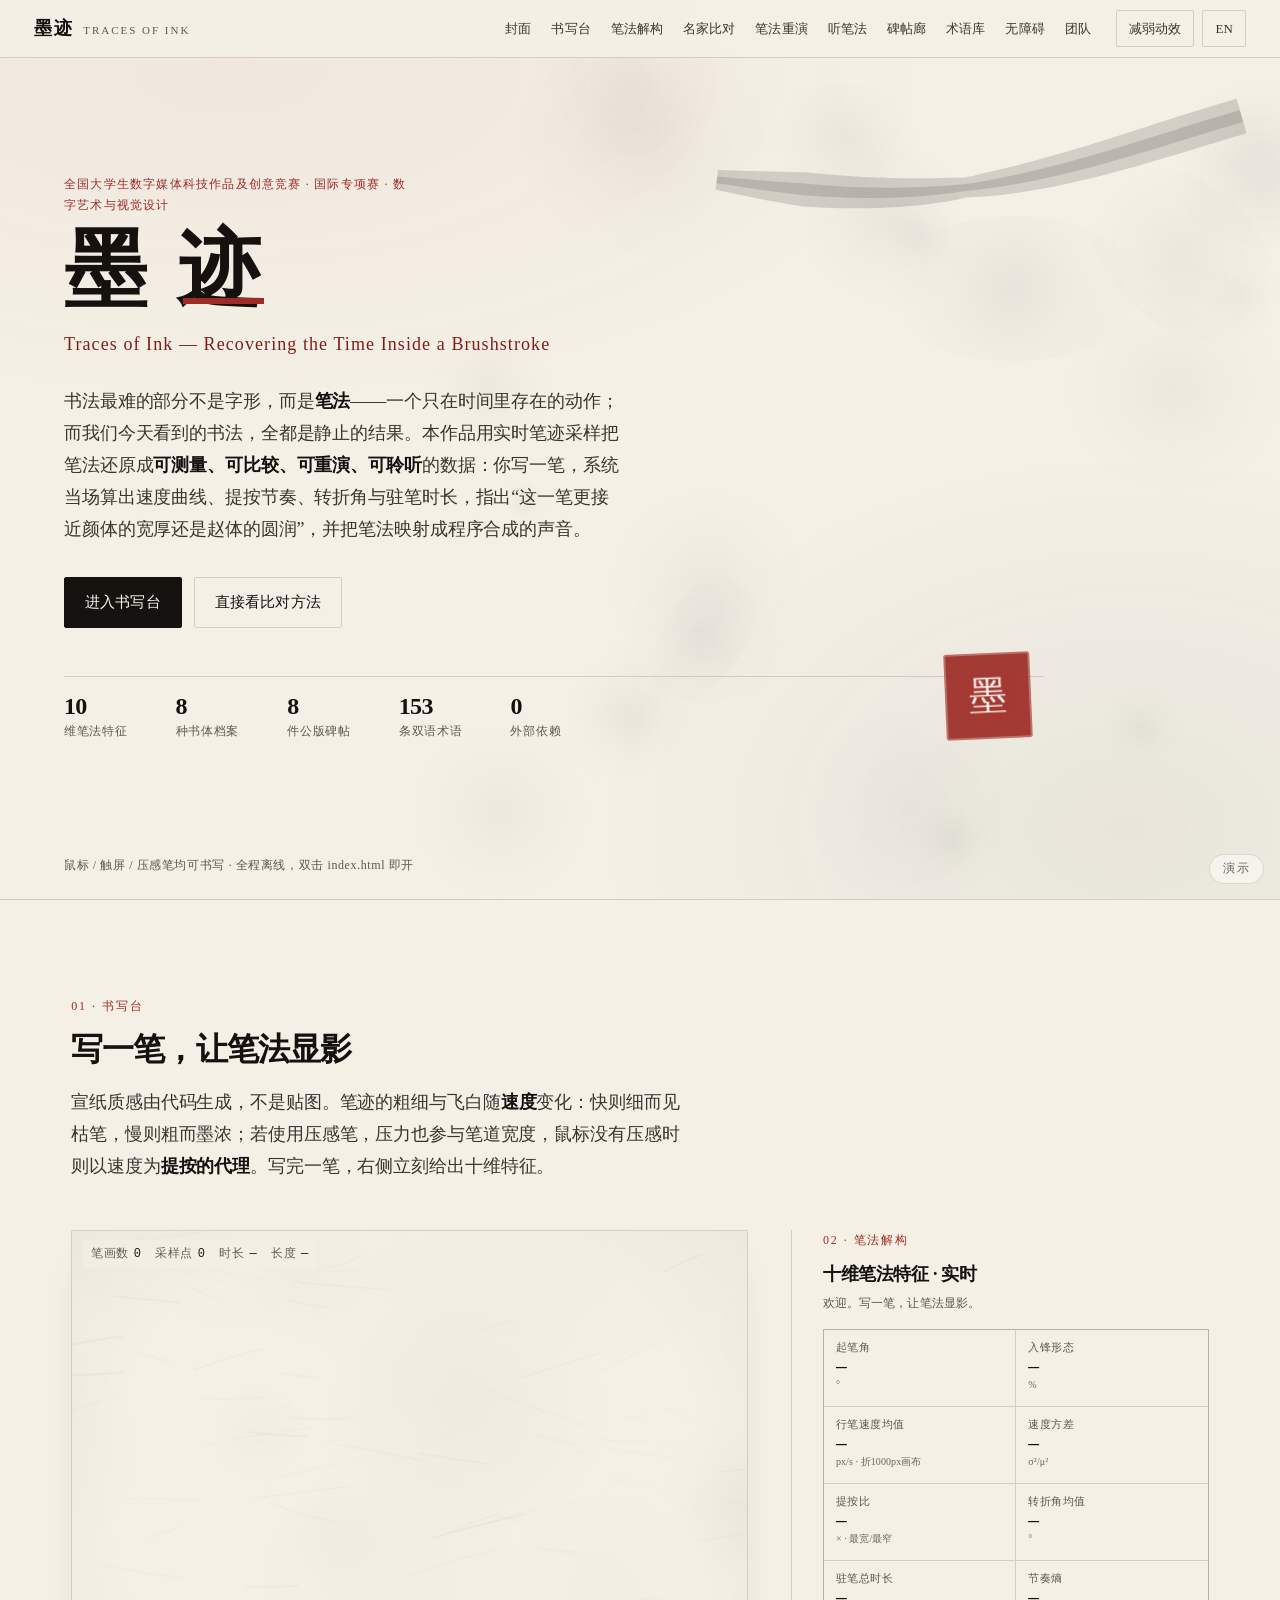
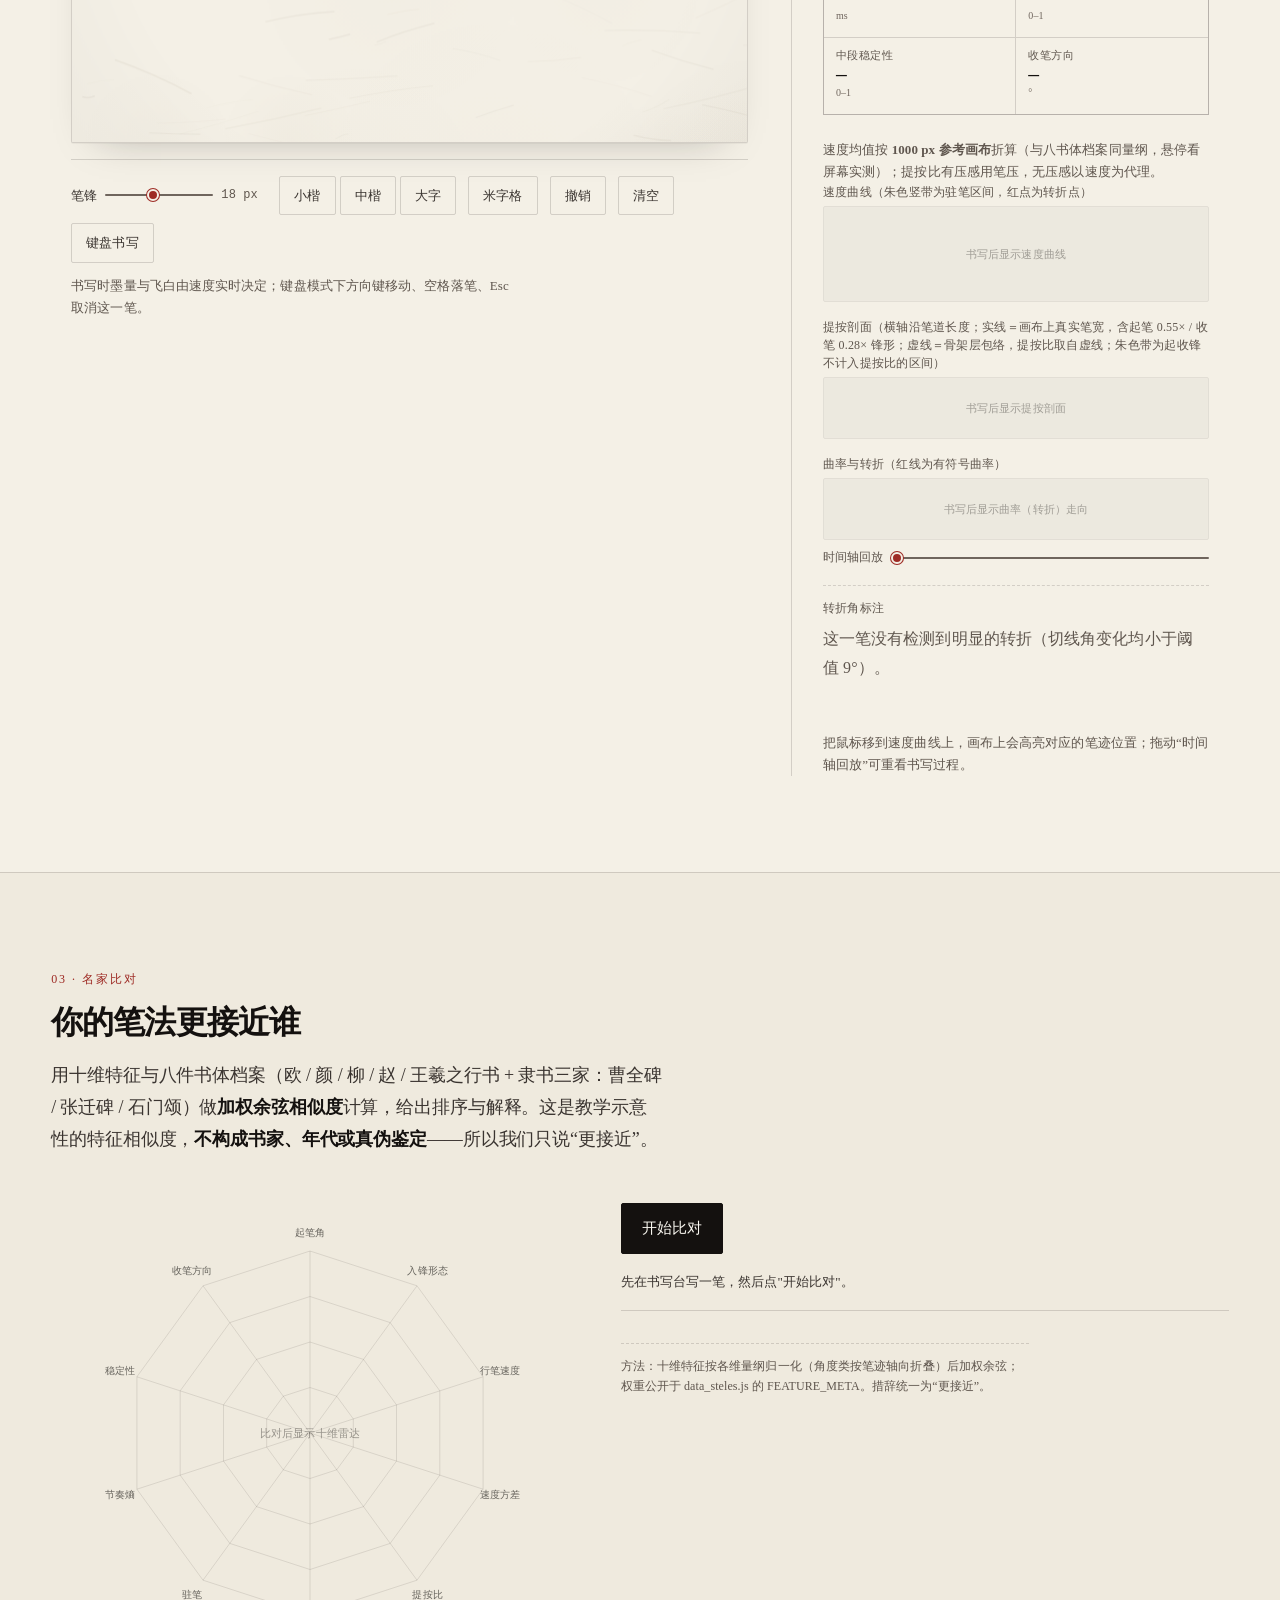
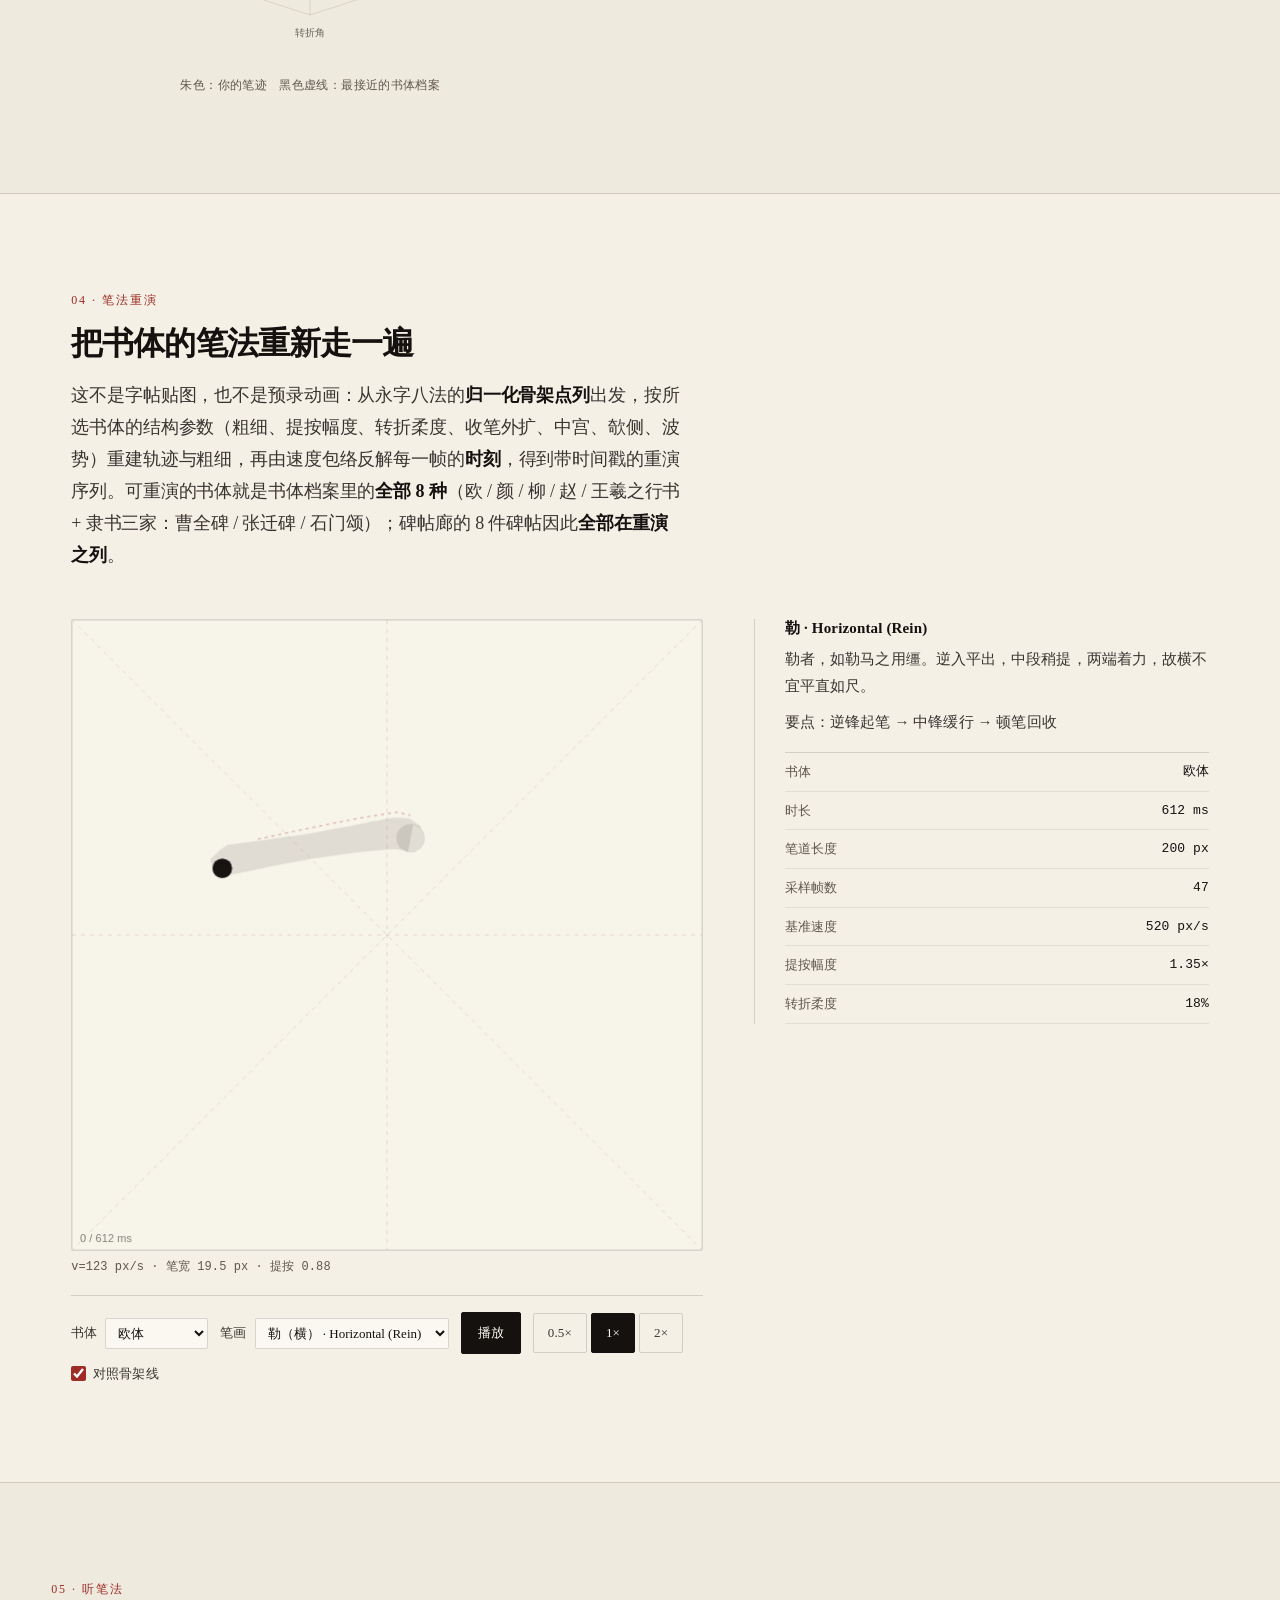
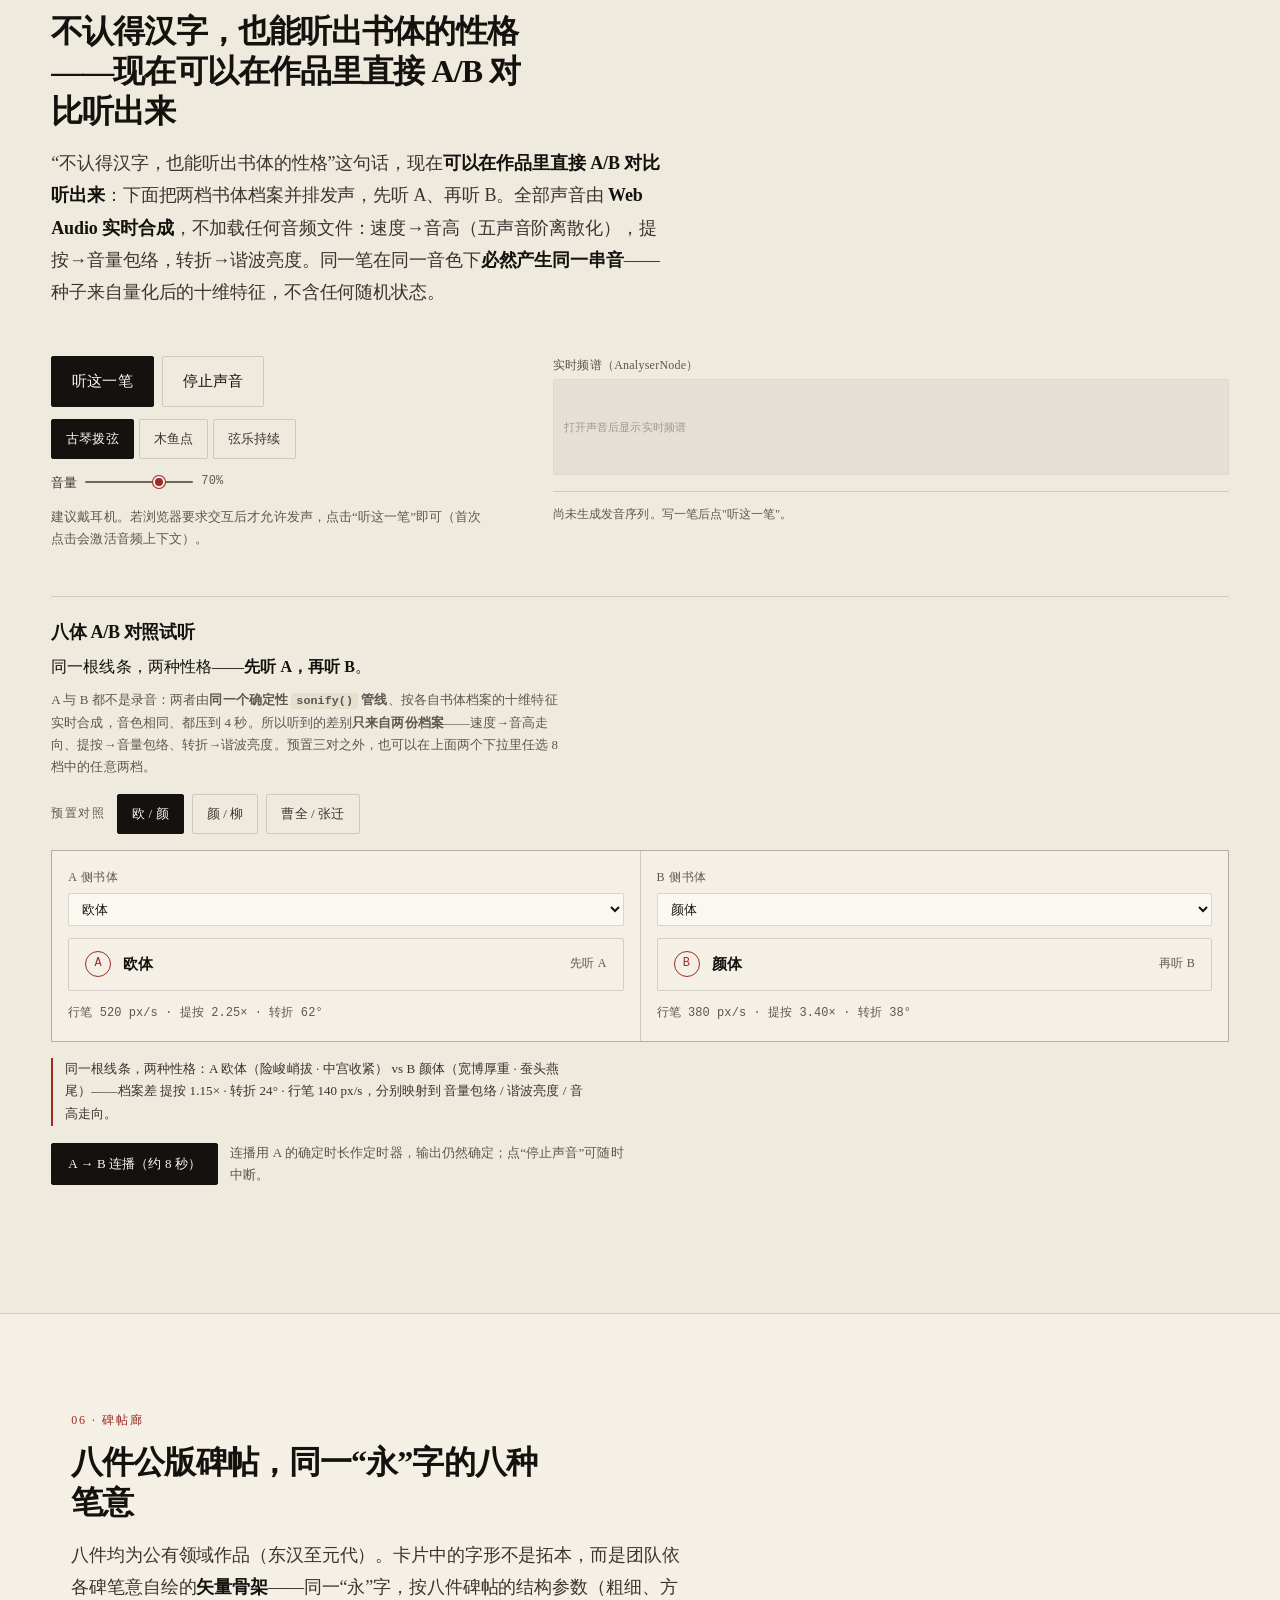
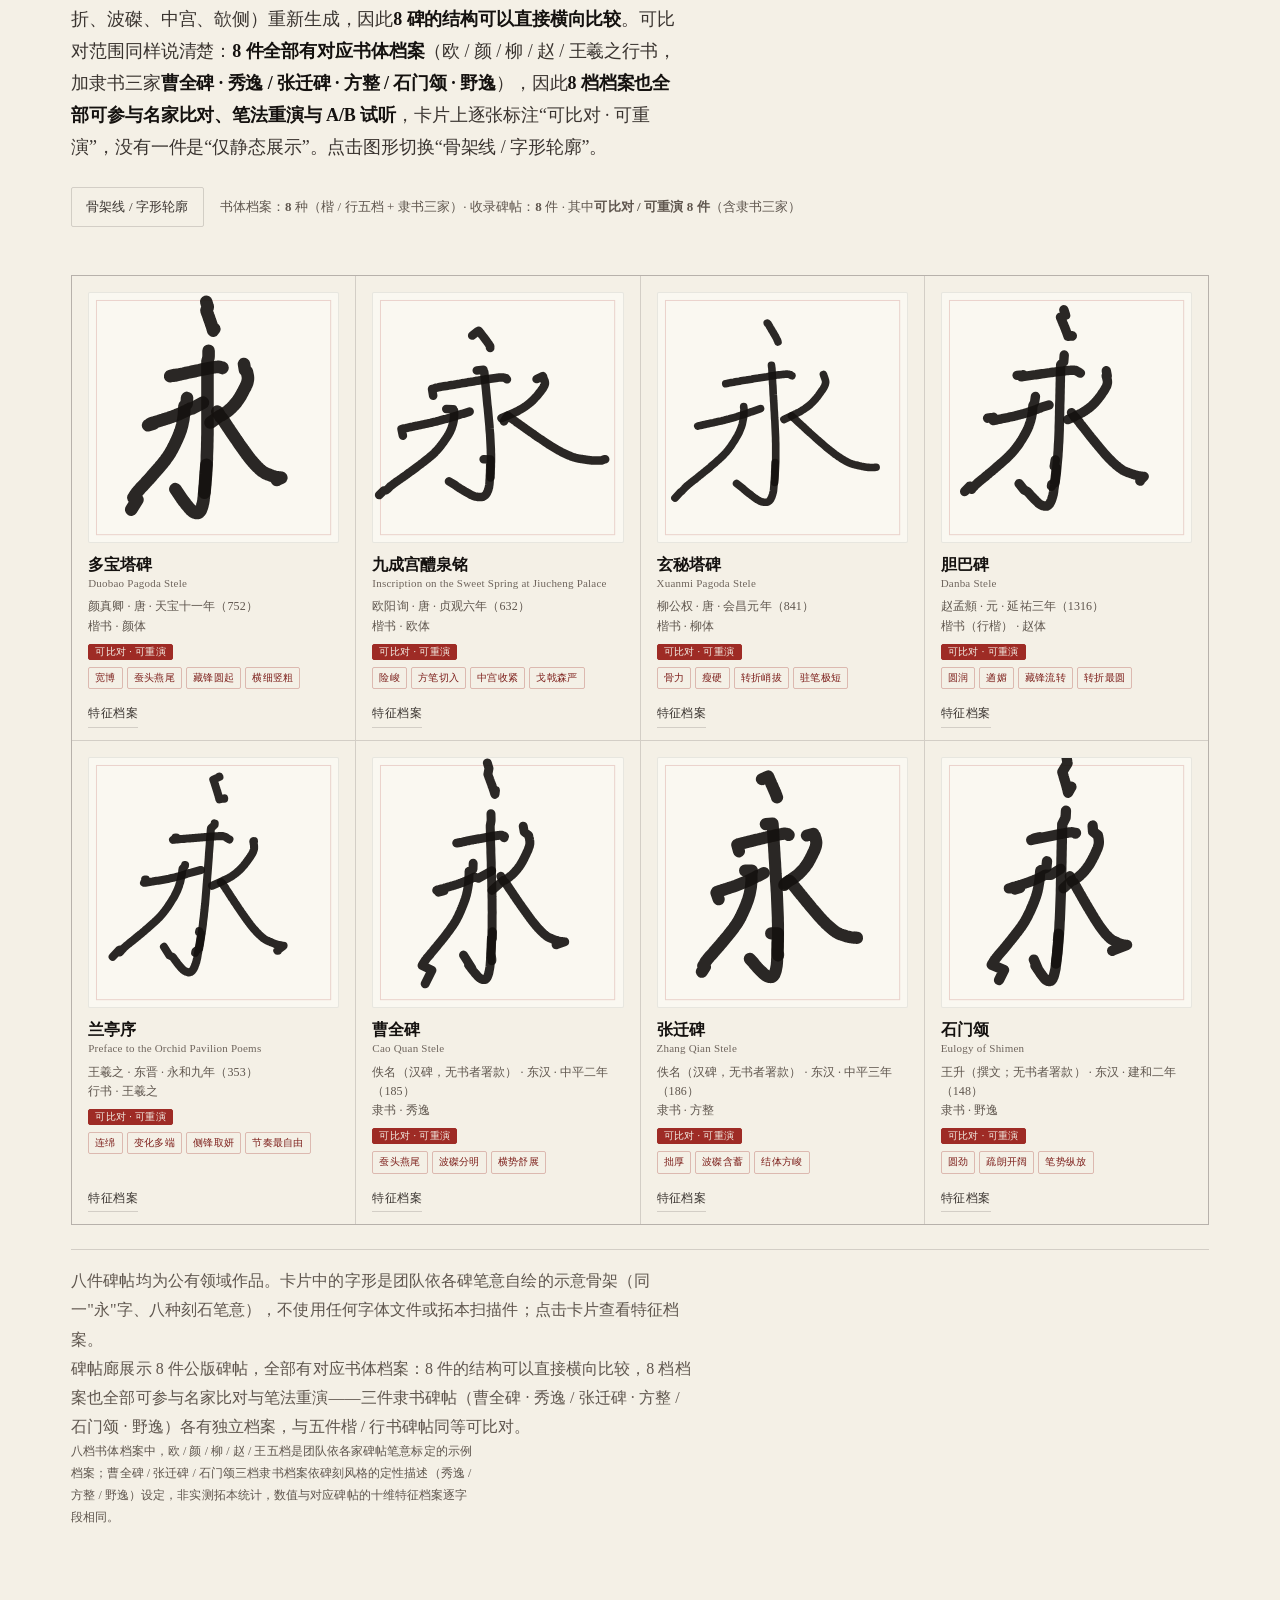
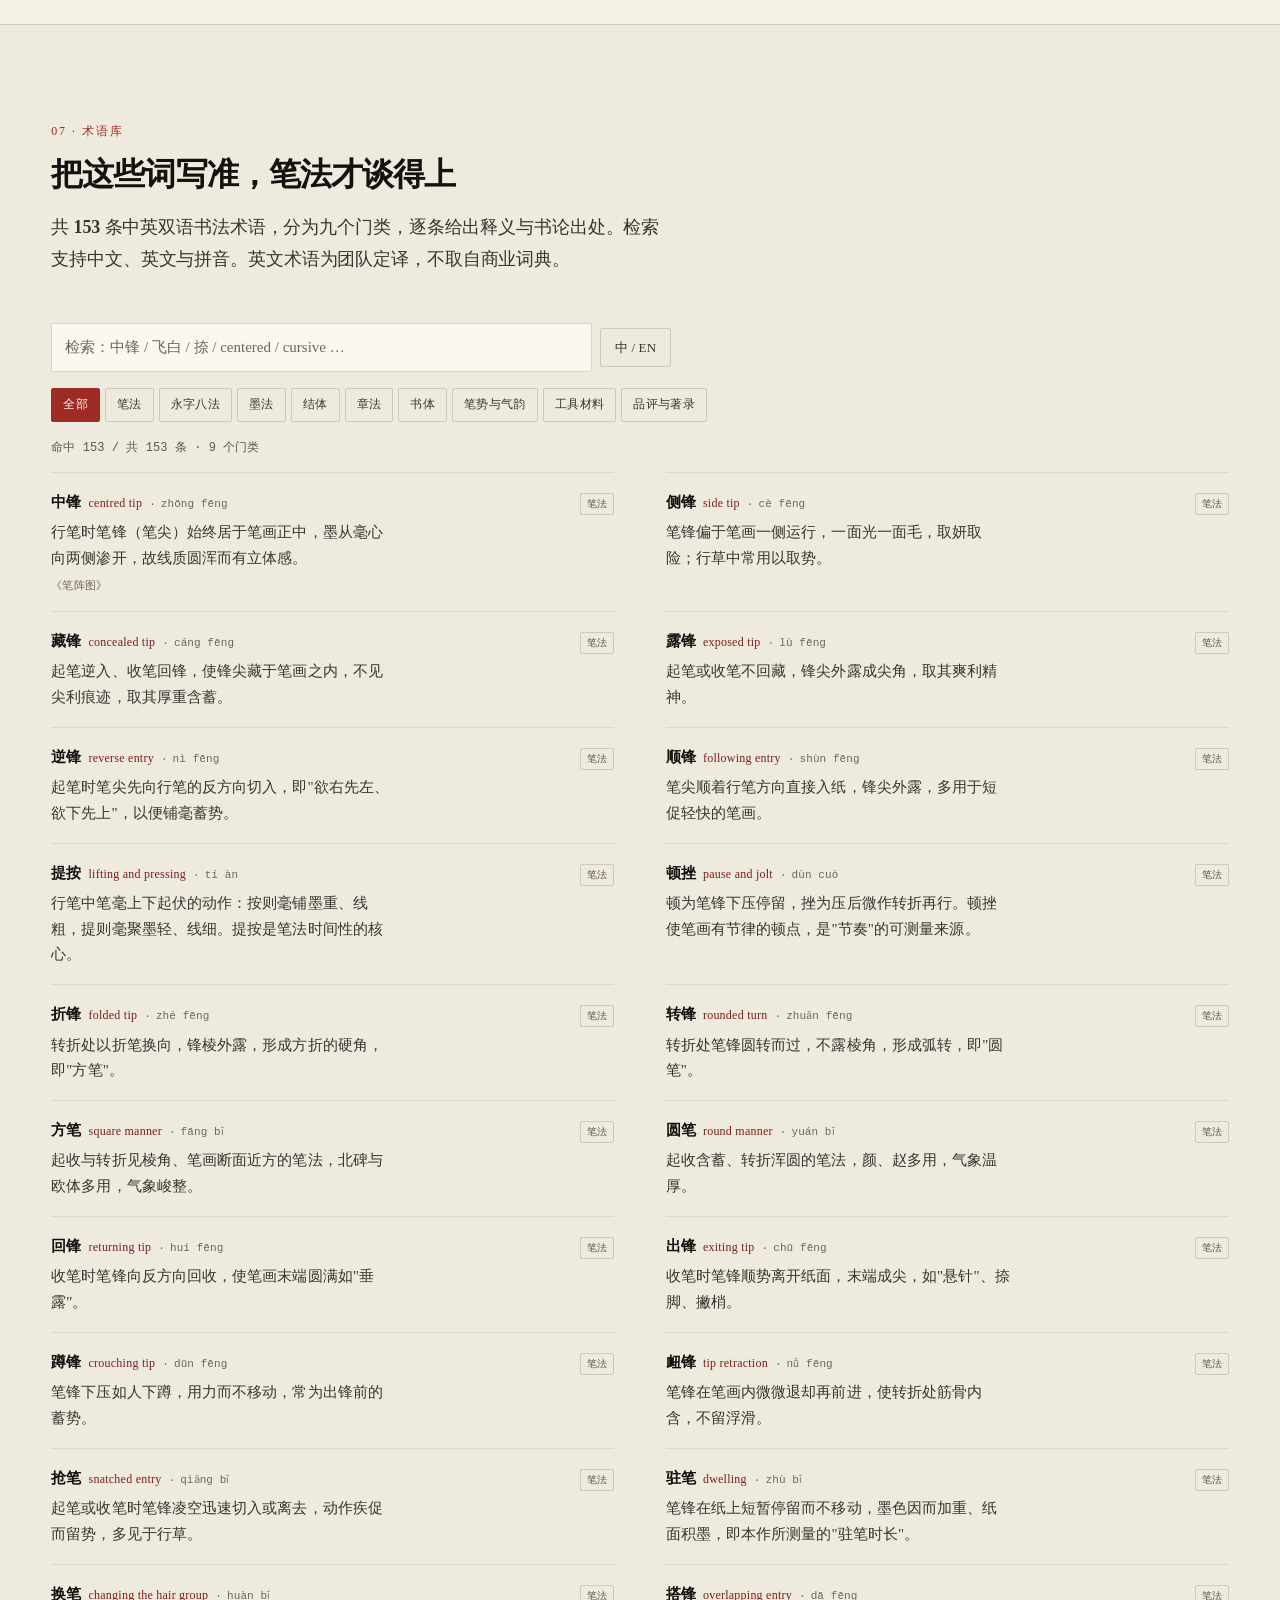
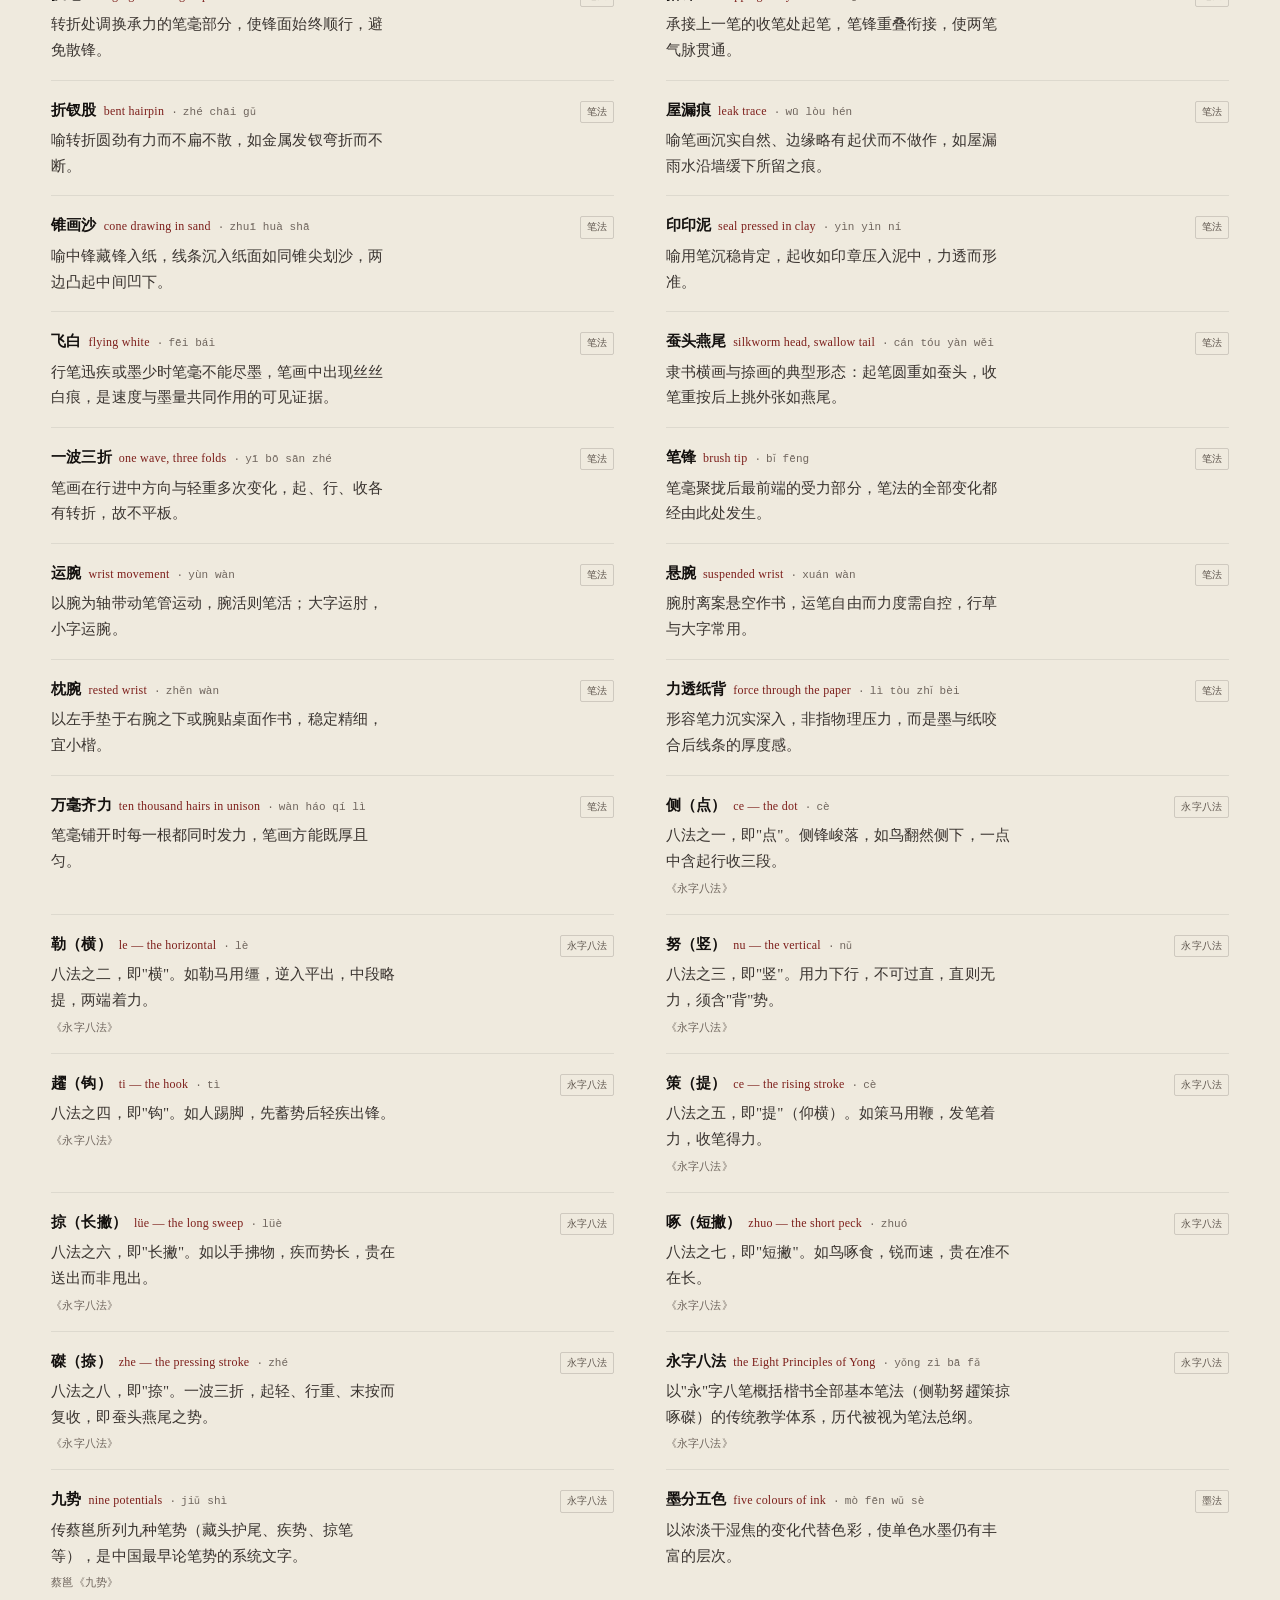
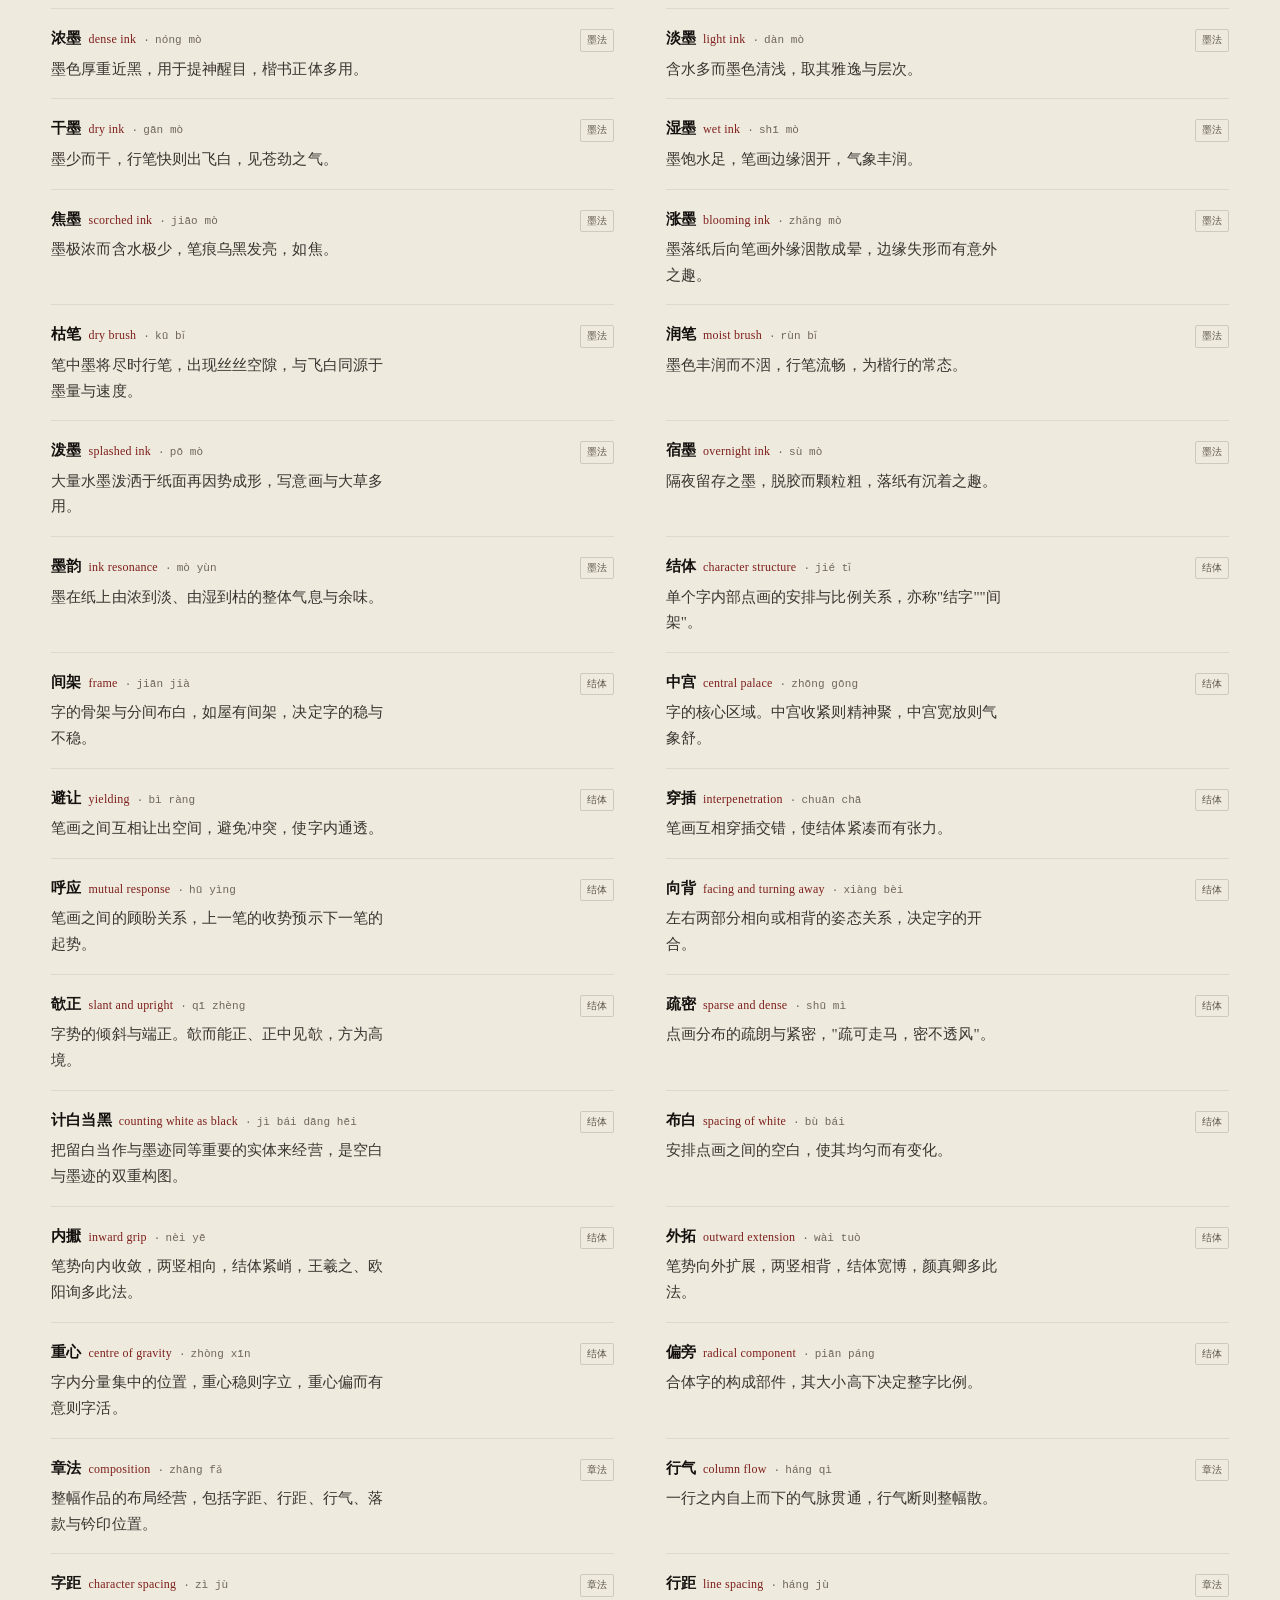
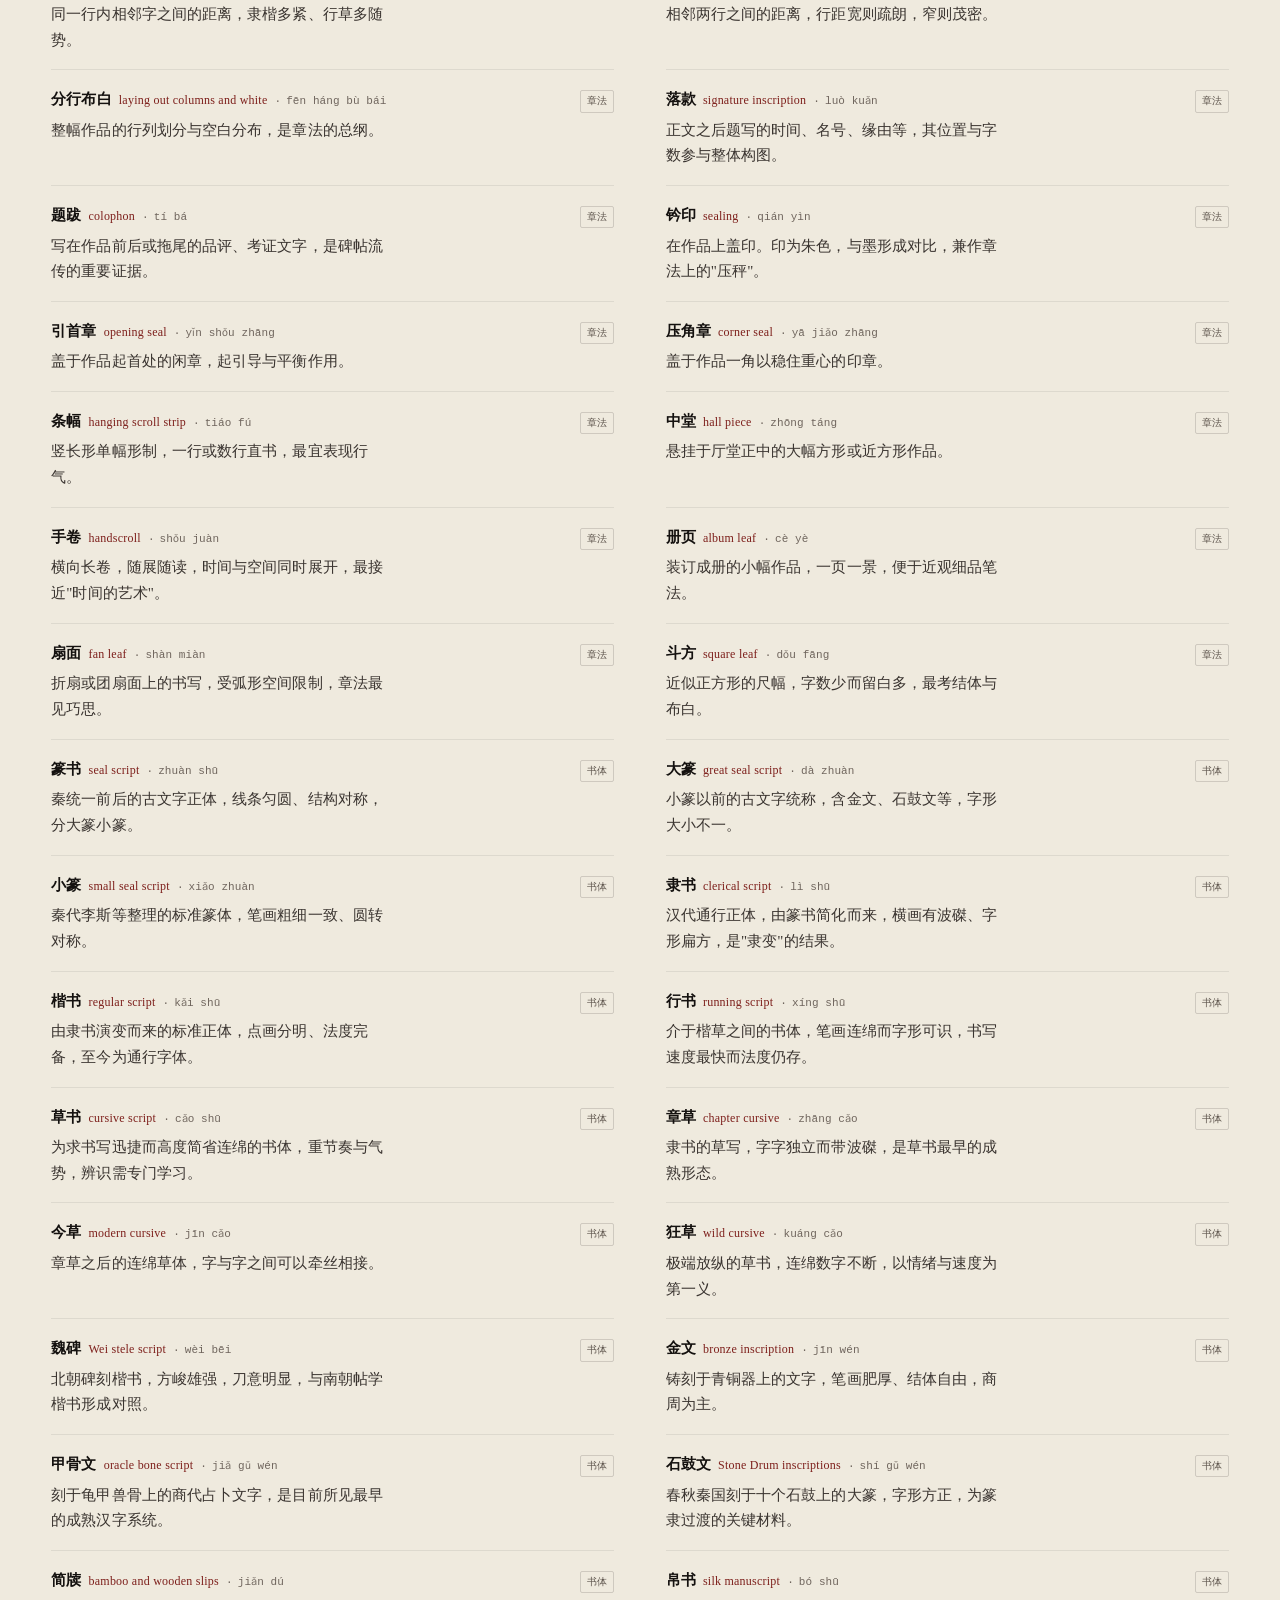
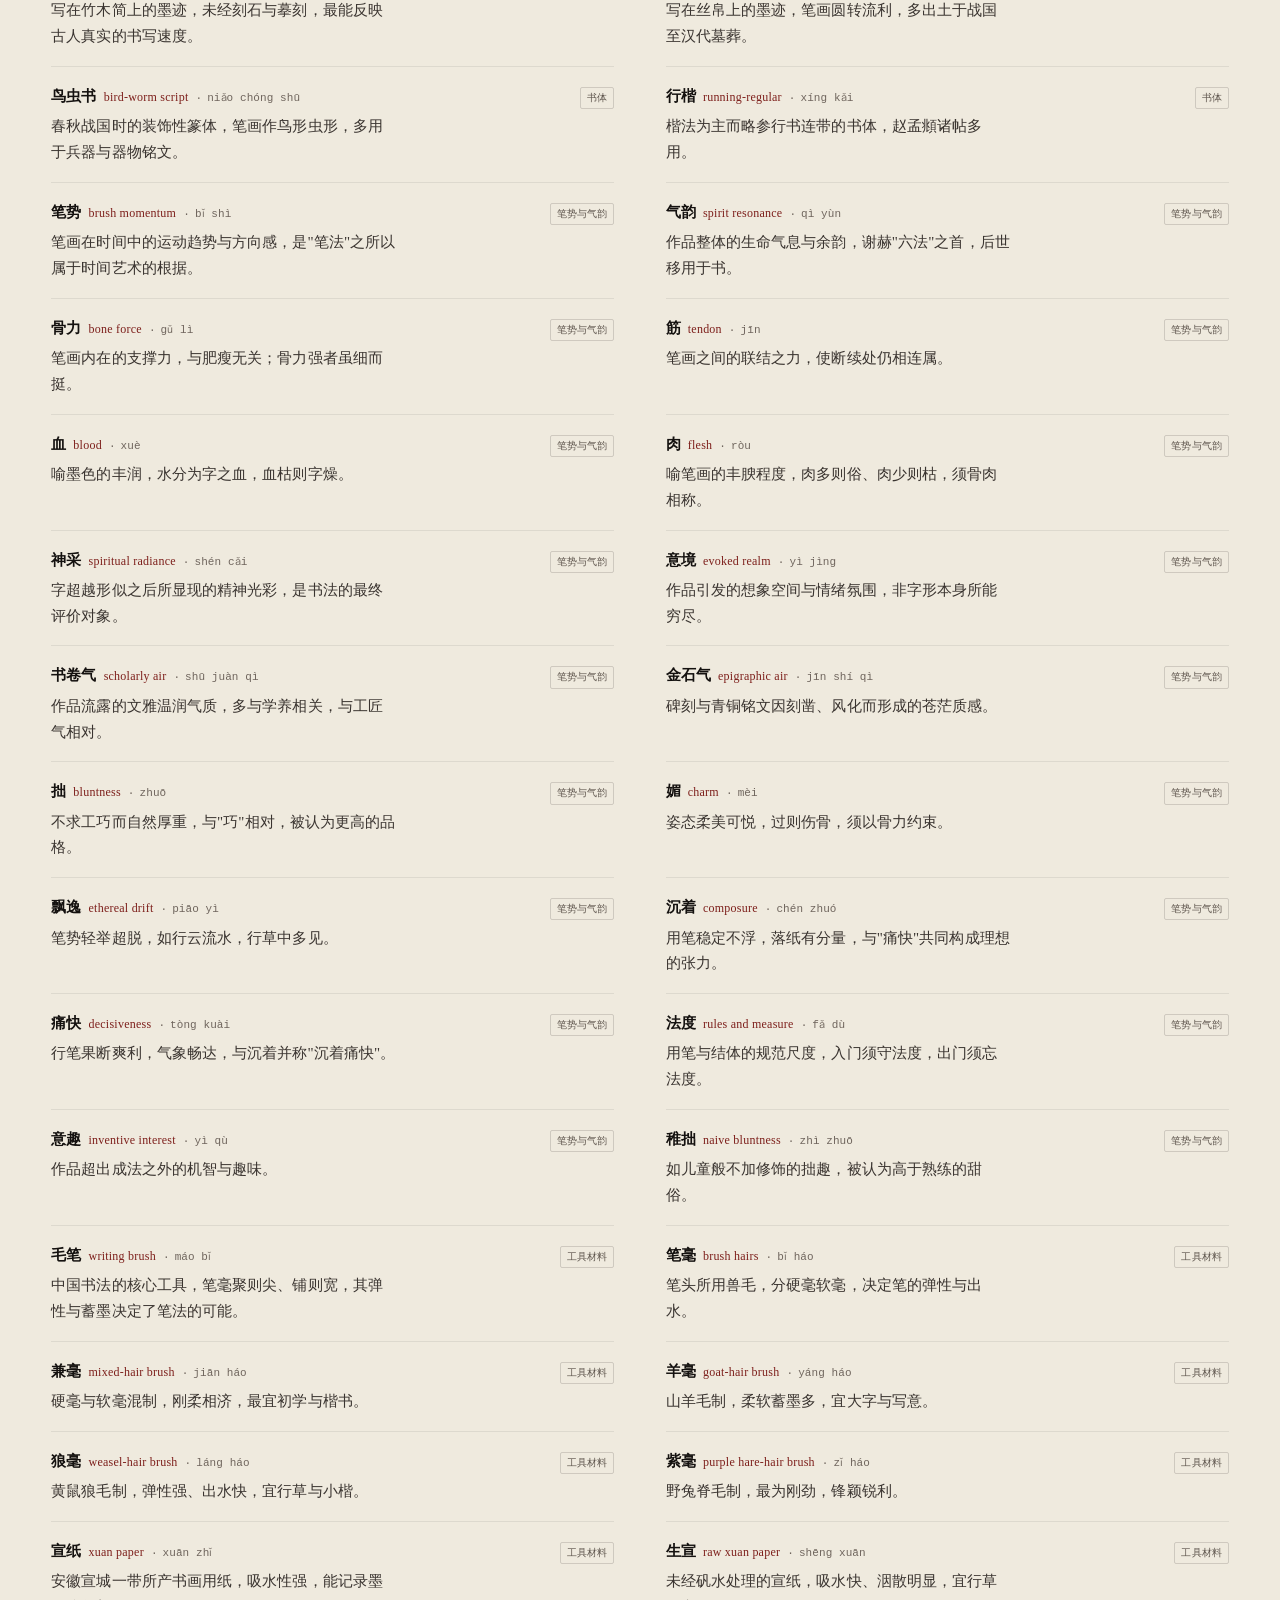
==== ink/index.html @ d6a2b327 "publish: three interactive works (offline, zero-dependency)" ====
<!DOCTYPE html>
<html lang="zh-CN">
<head>
<meta charset="UTF-8">
<meta name="viewport" content="width=device-width, initial-scale=1.0">
<title>墨迹 · Traces of Ink —— 中国书法笔法的时间性数字化与跨模态转译</title>
<meta name="description" content="《墨迹》把书法中只在时间里存在的“笔法”还原为可测量、可比较、可重演、可聆听的数据：实时笔迹采样 → 十维笔法特征 → 八书体加权余弦匹配 → Web Audio 实时合成，八体 A/B 对照试听。零依赖、离线可运行。">
<meta name="theme-color" content="#f4f0e6">
<meta property="og:title" content="墨迹 · Traces of Ink">
<meta property="og:description" content="Recovering the time inside a brushstroke — a real-time brushwork analysis and cross-modal translation instrument.">
<meta property="og:type" content="website">
<link rel="stylesheet" href="style.css">
</head>
<body data-lang="zh">

<a class="skip-link" href="#bench"><span class="zh">跳到书写台</span><span class="en">Skip to the writing pad</span></a>

<!-- =================== 顶栏 =================== -->
<header class="topbar">
  <div class="brand">
    <span class="brand-zh">墨迹</span>
    <span class="brand-en">Traces of Ink</span>
  </div>
  <nav class="rail" aria-label="模块导航">
    <a href="#cover"><span class="zh">封面</span><span class="en">Cover</span></a>
    <a href="#bench"><span class="zh">书写台</span><span class="en">Pad</span></a>
    <a href="#deconstruct"><span class="zh">笔法解构</span><span class="en">Analysis</span></a>
    <a href="#match"><span class="zh">名家比对</span><span class="en">Matching</span></a>
    <a href="#replay"><span class="zh">笔法重演</span><span class="en">Replay</span></a>
    <a href="#listen"><span class="zh">听笔法</span><span class="en">Listen</span></a>
    <a href="#gallery"><span class="zh">碑帖廊</span><span class="en">Steles</span></a>
    <a href="#terms"><span class="zh">术语库</span><span class="en">Terms</span></a>
    <a href="#access"><span class="zh">无障碍</span><span class="en">Access</span></a>
    <a href="#team"><span class="zh">团队</span><span class="en">Team</span></a>
  </nav>
  <div class="tools">
    <button id="motionBtn" class="btn-ghost" type="button" aria-pressed="false"><span class="zh">减弱动效</span><span class="en">Reduce motion</span></button>
    <button id="langBtn" class="btn-ghost" type="button" aria-label="Switch to English">EN</button>
  </div>
</header>

<main>

<!-- =================== 0 · 封面 =================== -->
<section id="cover" class="cover" aria-labelledby="coverTitle">
  <canvas id="coverInk" class="cover-canvas" aria-hidden="true"></canvas>
  <div class="cover-body">
    <p class="kicker"><span class="zh">全国大学生数字媒体科技作品及创意竞赛 · 国际专项赛 · 数字艺术与视觉设计</span><span class="en">National Student Digital Media Competition · International Track · Digital Art &amp; Visual Design</span></p>
    <h1 id="coverTitle" class="cover-h1"><span class="zi">墨</span><span class="zi">迹</span></h1>
    <p class="cover-sub">Traces of Ink — Recovering the Time Inside a Brushstroke</p>
    <p class="lede">
      <span class="zh">书法最难的部分不是字形，而是<strong>笔法</strong>——一个只在时间里存在的动作；而我们今天看到的书法，全都是静止的结果。本作品用实时笔迹采样把笔法还原成<strong>可测量、可比较、可重演、可聆听</strong>的数据：你写一笔，系统当场算出速度曲线、提按节奏、转折角与驻笔时长，指出“这一笔更接近颜体的宽厚还是赵体的圆润”，并把笔法映射成程序合成的声音。</span>
      <span class="en">What is hardest in Chinese calligraphy is not the character but the <strong>brushwork</strong> — an action that exists only in time; and what we see today is always the still result. This work uses real-time ink sampling to recover brushwork as data that can be <strong>measured, compared, replayed and heard</strong>: write one stroke, and the system computes its velocity curve, press rhythm, turning angles and dwell time, tells you whether it is closer to Yan’s breadth or Zhao’s roundness, and maps the brushwork into synthesised sound.</span>
    </p>
    <div class="cover-cta">
      <a class="btn-primary" href="#bench"><span class="zh">进入书写台</span><span class="en">Enter the pad</span></a>
      <a class="btn-line" href="#match"><span class="zh">直接看比对方法</span><span class="en">How matching works</span></a>
    </div>
    <ul class="cover-facts">
      <li><b>10</b><span class="zh">维笔法特征</span><span class="en">brushwork features</span></li>
      <li><b id="totalStylesCover">8</b><span class="zh">种书体档案</span><span class="en">style profiles</span></li>
      <li><b id="totalSteles">8</b><span class="zh">件公版碑帖</span><span class="en">public-domain steles</span></li>
      <li><b id="totalTerms">153</b><span class="zh">条双语术语</span><span class="en">bilingual terms</span></li>
      <li><b>0</b><span class="zh">外部依赖</span><span class="en">dependencies</span></li>
    </ul>
    <div class="seal" aria-hidden="true">墨</div>
  </div>
  <p class="cover-note"><span class="zh">鼠标 / 触屏 / 压感笔均可书写 · 全程离线，双击 index.html 即开</span><span class="en">Mouse, touch or pressure pen · fully offline; just open index.html</span></p>
</section>

<!-- =================== 1 · 书写台 =================== -->
<section id="bench" class="sec" aria-labelledby="benchTitle">
  <header class="sec-head">
    <p class="kicker">01 · <span class="zh">书写台</span><span class="en">Writing pad</span></p>
    <h2 id="benchTitle"><span class="zh">写一笔，让笔法显影</span><span class="en">Write one stroke; let the brushwork develop</span></h2>
    <p class="lede"><span class="zh">宣纸质感由代码生成，不是贴图。笔迹的粗细与飞白随<strong>速度</strong>变化：快则细而见枯笔，慢则粗而墨浓；若使用压感笔，压力也参与笔道宽度，鼠标没有压感时则以速度为<strong>提按的代理</strong>。写完一笔，右侧立刻给出十维特征。</span>
      <span class="en">The paper grain is generated in code, not an image. Stroke weight and “flying white” follow <strong>velocity</strong>: fast thins the line and dries the hairs, slow thickens it; with a pressure pen, pressure joins in, and a mouse without pressure uses velocity as the <strong>proxy for press</strong>. One finished stroke and the ten features appear on the right.</span></p>
  </header>

  <div class="bench-grid">
    <div class="pad-wrap">
      <canvas id="pad" data-aspect="1.32" tabindex="0" role="application"
        aria-label="书写画布。可用鼠标、触屏或压感笔书写；也可开启键盘书写模式，用方向键移动笔尖、空格落笔与收笔。">
      </canvas>
      <p class="sr-only">这是一块可书写的画布。等价的文字说明：在画布上按住并拖动即可留下笔迹；系统随后在右侧列出这一笔的速度均值、速度方差、提按比、转折角、驻笔时长等十维特征，并以折线图与剖面图呈现。速度均值按 1000 像素参考画布折算；提按比在有真实压感时取自笔压，设备不提供压力时（鼠标压力恒为 0.5）改以行笔速度为代理，慢则按、快则提。若无法使用指针设备，请打开下方的“键盘书写”开关，用方向键移动笔尖、空格落笔与收笔。</p>
      <div class="pad-hud" id="padHud" aria-hidden="true"></div>
      <div class="pad-tools">
        <label class="field" for="brushSize"><span class="zh">笔锋</span><span class="en">Tip</span>
          <input type="range" id="brushSize" min="6" max="34" step="1" value="18">
          <output id="brushSizeOut" for="brushSize">18 px</output>
        </label>
        <div class="field-inline" id="brushPresets">
          <button class="chip" type="button" data-size="8"><span class="zh">小楷</span><span class="en">small</span></button>
          <button class="chip" type="button" data-size="18"><span class="zh">中楷</span><span class="en">medium</span></button>
          <button class="chip" type="button" data-size="30"><span class="zh">大字</span><span class="en">large</span></button>
        </div>
        <button id="gridToggle" class="chip" type="button" aria-pressed="false"><span class="zh">米字格</span><span class="en">Grid</span></button>
        <button id="undoBtn" class="chip" type="button"><span class="zh">撤销</span><span class="en">Undo</span></button>
        <button id="clearBtn" class="chip" type="button"><span class="zh">清空</span><span class="en">Clear</span></button>
        <button id="kbdToggle" class="chip" type="button" aria-pressed="false"><span class="zh">键盘书写</span><span class="en">Keyboard writing</span></button>
      </div>
      <p class="hint" id="padHelp"><span class="zh">书写时墨量与飞白由速度实时决定；键盘模式下方向键移动、空格落笔、Esc 取消这一笔。</span>
        <span class="en">Ink load and flying white follow your speed live. In keyboard mode: arrow keys move, space lifts or lowers the tip, Esc cancels the stroke.</span></p>
    </div>

    <aside class="analysis" id="deconstruct" aria-labelledby="deTitle">
      <div class="analysis-head">
        <p class="kicker">02 · <span class="zh">笔法解构</span><span class="en">Brushwork analysis</span></p>
        <h3 id="deTitle"><span class="zh">十维笔法特征 · 实时</span><span class="en">Ten brushwork features · live</span></h3>
        <p class="live" id="liveStatus" role="status" aria-live="polite"></p>
      </div>
      <div class="feat-grid" id="featGrid"></div>
      <p class="hint" id="featUnitNote"><span class="zh">速度均值按 <strong>1000 px 参考画布</strong>折算（与八书体档案同量纲，悬停看屏幕实测）；提按比有压感用笔压，无压感以速度为代理。</span>
        <span class="en">Mean speed is normalised to a <strong>1000 px reference canvas</strong> (hover for the raw value); press ratio uses pen pressure when reported, otherwise travel speed.</span></p>

      <div id="chartsHost" class="charts">
        <figure class="chart">
          <figcaption><span class="zh">速度曲线（朱色竖带为驻笔区间，红点为转折点）</span><span class="en">Velocity curve (red bands = dwell, dots = turns)</span></figcaption>
          <svg id="speedChart" class="chart-svg" role="img" aria-label="速度曲线折线图，横轴为时间，纵轴为速度；朱色阴影表示驻笔区间。"></svg>
        </figure>
        <figure class="chart">
          <figcaption><span class="zh">提按剖面（横轴沿笔道长度；实线＝画布上真实笔宽，含起笔 0.55× / 收笔 0.28× 锋形；虚线＝骨架层包络，提按比取自虚线；朱色带为起收锋不计入提按比的区间）</span><span class="en">Press profile (x = distance along the stroke; solid = the stroke’s real width on canvas, including the 0.55× entry and 0.28× exit taper; dashed = the skeleton envelope the press ratio is measured on; red bands = taper zones excluded from the press ratio)</span></figcaption>
          <svg id="pressChart" class="chart-svg short" role="img" aria-label="提按剖面图：横轴为沿笔道的长度。实线是含起笔与收笔锋形的真实笔宽包络，虚线是不含锋形的骨架层包络；提按比取自虚线的最大值除最小值，图上同时标出含锋形的总宽比。"></svg>
        </figure>
        <figure class="chart">
          <figcaption><span class="zh">曲率与转折（红线为有符号曲率）</span><span class="en">Curvature and turns (signed curvature)</span></figcaption>
          <svg id="curveChart" class="chart-svg short" role="img" aria-label="曲率曲线，红线上凸表示向左转，下凹表示向右转。"></svg>
          <label class="scrub-row" for="scrub"><span class="zh">时间轴回放</span><span class="en">Timeline replay</span>
            <input type="range" id="scrub" min="0" max="100" value="0" step="1">
          </label>
        </figure>
        <div class="turn-note">
          <p class="chart-cap"><span class="zh">转折角标注</span><span class="en">Turn angles</span></p>
          <div id="turnNote"></div>
        </div>
        <p class="hover-read" id="hoverRead" aria-live="polite"></p>
        <p class="hint"><span class="zh">把鼠标移到速度曲线上，画布上会高亮对应的笔迹位置；拖动“时间轴回放”可重看书写过程。</span>
          <span class="en">Hover the velocity curve to highlight the matching point on the canvas; drag the timeline to replay the stroke.</span></p>
      </div>
    </aside>
  </div>
</section>

<!-- =================== 3 · 名家比对 =================== -->
<section id="match" class="sec alt" aria-labelledby="matchTitle">
  <header class="sec-head">
    <p class="kicker">03 · <span class="zh">名家比对</span><span class="en">Style matching</span></p>
    <h2 id="matchTitle"><span class="zh">你的笔法更接近谁</span><span class="en">Whose brushwork is yours closer to</span></h2>
    <p class="lede"><span class="zh">用十维特征与八件书体档案（欧 / 颜 / 柳 / 赵 / 王羲之行书 + 隶书三家：曹全碑 / 张迁碑 / 石门颂）做<strong>加权余弦相似度</strong>计算，给出排序与解释。这是教学示意性的特征相似度，<strong>不构成书家、年代或真伪鉴定</strong>——所以我们只说“更接近”。</span>
      <span class="en">Ten features are compared with five style profiles (Ou, Yan, Liu, Zhao, Wang’s running script) by <strong>weighted cosine similarity</strong>, giving a ranking and an explanation. This is pedagogical feature similarity, <strong>not an attribution or a dating</strong> — hence “closer to”, never “is”.</span></p>
  </header>
  <div class="match-grid">
    <figure class="radar-box">
      <svg id="radar" class="radar" role="img" aria-label="十维特征雷达图：朱色实线为你的笔迹，黑色虚线为命中的书体档案。"></svg>
      <figcaption><span class="zh">朱色：你的笔迹　黑色虚线：最接近的书体档案</span><span class="en">Vermilion: your stroke　Dashed: the closest profile</span></figcaption>
    </figure>
    <div class="match-side">
      <button id="matchBtn" class="btn-primary" type="button"><span class="zh">开始比对</span><span class="en">Compare</span></button>
      <p class="match-form" id="matchForm" role="status" aria-live="polite"></p>
      <ol class="rank" id="rankList" aria-label="书体相似度排序"></ol>
      <p class="why" id="matchWhy" aria-live="polite"></p>
      <p class="disclaim"><span class="zh">方法：十维特征按各维量纲归一化（角度类按笔迹轴向折叠）后加权余弦；权重公开于 data_steles.js 的 FEATURE_META。措辞统一为“更接近”。</span>
        <span class="en">Method: features normalised per dimension (angles folded to stroke axis), then weighted cosine; weights are public in FEATURE_META of data_steles.js. The wording is always “closer to”.</span></p>
    </div>
  </div>
</section>

<!-- =================== 4 · 笔法重演 =================== -->
<section id="replay" class="sec" aria-labelledby="replayTitle">
  <header class="sec-head">
    <p class="kicker">04 · <span class="zh">笔法重演</span><span class="en">Brushwork replay</span></p>
    <h2 id="replayTitle"><span class="zh">把书体的笔法重新走一遍</span><span class="en">Walk the brushwork of a style again</span></h2>
    <p class="lede"><span class="zh">这不是字帖贴图，也不是预录动画：从永字八法的<strong>归一化骨架点列</strong>出发，按所选书体的结构参数（粗细、提按幅度、转折柔度、收笔外扩、中宫、欹侧、波势）重建轨迹与粗细，再由速度包络反解每一帧的<strong>时刻</strong>，得到带时间戳的重演序列。可重演的书体就是书体档案里的<strong>全部 8 种</strong>（欧 / 颜 / 柳 / 赵 / 王羲之行书 + 隶书三家：曹全碑 / 张迁碑 / 石门颂）；碑帖廊的 8 件碑帖因此<strong>全部在重演之列</strong>。</span>
      <span class="en">Not a bitmap, not a recorded animation: starting from the normalised skeleton of the Eight Principles of 永, the trajectory and weight are rebuilt from the style’s structural parameters (weight, press range, turn softness, exit flare, centre, slant, wave), then a velocity envelope is inverted into a timestamp for every frame. Replayable styles are exactly the <strong>five</strong> in the archive (Ou, Yan, Liu, Zhao, Wang’s running script); the three clerical steles in the gallery have no profile yet and are not replayable.</span></p>
  </header>
  <div class="replay-grid">
    <div class="replay-stage">
      <div class="replay-canvas-wrap"><canvas id="replayCanvas" aria-label="笔法重演画布：按时间逐步绘制所选书体的所选笔画。"></canvas></div>
      <p class="replay-hud" id="replayHud" aria-hidden="true"></p>
      <div class="replay-tools">
        <label class="field" for="replayStyle"><span class="zh">书体</span><span class="en">Style</span><select id="replayStyle"></select></label>
        <label class="field" for="replayStroke"><span class="zh">笔画</span><span class="en">Stroke</span><select id="replayStroke"></select></label>
        <button id="replayPlay" class="btn-primary small" type="button"><span class="zh">播放</span><span class="en">Play</span></button>
        <div class="field-inline" role="group" aria-label="播放速度">
          <button class="chip" type="button" data-replay-speed="0.5">0.5×</button>
          <button class="chip on" type="button" data-replay-speed="1">1×</button>
          <button class="chip" type="button" data-replay-speed="2">2×</button>
        </div>
        <label class="chk"><input type="checkbox" id="replaySkeleton" checked><span class="zh">对照骨架线</span><span class="en">Show skeleton</span></label>
      </div>
    </div>
    <aside class="replay-info">
      <div id="strokeGloss" class="gloss"></div>
      <div id="replayInfo" class="facts"></div>
    </aside>
  </div>
</section>

<!-- =================== 5 · 听笔法 =================== -->
<section id="listen" class="sec alt" aria-labelledby="listenTitle">
  <header class="sec-head">
    <p class="kicker">05 · <span class="zh">听笔法</span><span class="en">Hear the brushwork</span></p>
    <h2 id="listenTitle"><span class="zh">不认得汉字，也能听出书体的性格——现在可以在作品里直接 A/B 对比听出来</span><span class="en">Without reading a single character you can hear a style’s temperament — and now you can A/B it directly inside the work</span></h2>
    <p class="lede"><span class="zh">“不认得汉字，也能听出书体的性格”这句话，现在<strong>可以在作品里直接 A/B 对比听出来</strong>：下面把两档书体档案并排发声，先听 A、再听 B。全部声音由 <strong>Web Audio 实时合成</strong>，不加载任何音频文件：速度→音高（五声音阶离散化），提按→音量包络，转折→谐波亮度。同一笔在同一音色下<strong>必然产生同一串音</strong>——种子来自量化后的十维特征，不含任何随机状态。</span>
      <span class="en">“You can hear a style without reading a character” is now <strong>verifiable inside the work as a direct A/B</strong>: two profiles sound side by side — listen to A, then to B. All sound is <strong>synthesised live by Web Audio</strong>; not one audio file is loaded. Velocity → pitch (a pentatonic quantisation), press → amplitude envelope, turns → harmonic brightness. The same stroke in the same timbre <strong>always yields the same notes</strong>, seeded by the quantised ten features with no hidden randomness.</span></p>
  </header>
  <div class="listen-grid">
    <div class="listen-tools">
      <div class="listen-actions">
        <button id="sonifyBtn" class="btn-primary" type="button"><span class="zh">听这一笔</span><span class="en">Hear this stroke</span></button>
        <button id="stopAudio" class="btn-line" type="button"><span class="zh">停止声音</span><span class="en">Stop</span></button>
      </div>
      <div class="field-inline" role="group" aria-label="音色">
        <button class="chip on" type="button" data-timbre="guqin" data-zh="古琴拨弦" data-en="Guqin pluck"><span class="zh">古琴拨弦</span><span class="en">Guqin pluck</span></button>
        <button class="chip" type="button" data-timbre="muyu" data-zh="木鱼点" data-en="Wooden fish"><span class="zh">木鱼点</span><span class="en">Wooden fish</span></button>
        <button class="chip" type="button" data-timbre="strings" data-zh="弦乐持续" data-en="Sustained strings"><span class="zh">弦乐持续</span><span class="en">Sustained strings</span></button>
      </div>
      <label class="field" for="volume"><span class="zh">音量</span><span class="en">Volume</span>
        <input type="range" id="volume" min="0" max="1" step="0.01" value="0.7">
        <output id="volumeOut" for="volume">70%</output>
      </label>
      <p class="hint"><span class="zh">建议戴耳机。若浏览器要求交互后才允许发声，点击“听这一笔”即可（首次点击会激活音频上下文）。</span>
        <span class="en">Headphones recommended. Browsers require a gesture before audio starts; the first click activates the audio context.</span></p>
    </div>
    <div class="listen-view">
      <figure class="chart">
        <figcaption><span class="zh">实时频谱（AnalyserNode）</span><span class="en">Live spectrum (AnalyserNode)</span></figcaption>
        <canvas id="spectrum" role="img" aria-label="实时频谱柱状图。"></canvas>
      </figure>
      <div class="note-log" id="noteLog" aria-live="polite"></div>
    </div>
  </div>
  <div class="ab-panel" aria-labelledby="abTitle">
    <header class="ab-head">
      <h3 id="abTitle"><span class="zh">八体 A/B 对照试听</span><span class="en">Eight-style A/B audition</span></h3>
      <p class="ab-lead"><span class="zh">同一根线条，两种性格——<strong>先听 A，再听 B</strong>。</span>
        <span class="en">One line, two temperaments — <strong>listen to A, then to B</strong>.</span></p>
      <p class="hint"><span class="zh">A 与 B 都不是录音：两者由<strong>同一个确定性 <code>sonify()</code> 管线</strong>、按各自书体档案的十维特征实时合成，音色相同、都压到 4 秒。所以听到的差别<strong>只来自两份档案</strong>——速度→音高走向、提按→音量包络、转折→谐波亮度。预置三对之外，也可以在上面两个下拉里任选 8 档中的任意两档。</span>
        <span class="en">Neither A nor B is a recording: both are synthesised live by the <strong>same deterministic <code>sonify()</code> pipeline</strong> from the ten features of each profile — same timbre, both fitted to four seconds. Every difference you hear therefore comes <strong>only from the two profiles</strong>: speed→pitch contour, press→loudness envelope, turns→harmonic brightness. Beyond the three presets, any two of the eight profiles can be paired in the selects above.</span></p>
    </header>
    <div class="ab-pairs" role="group" aria-label="对照预置 / preset pairs">
      <span class="ab-pairs-label"><span class="zh">预置对照</span><span class="en">Presets</span></span>
      <button class="chip on" type="button" data-ab-pair="0" aria-pressed="true"><span class="zh">欧 / 颜</span><span class="en">Ou / Yan</span></button>
      <button class="chip" type="button" data-ab-pair="1" aria-pressed="false"><span class="zh">颜 / 柳</span><span class="en">Yan / Liu</span></button>
      <button class="chip" type="button" data-ab-pair="2" aria-pressed="false"><span class="zh">曹全 / 张迁</span><span class="en">Cao Quan / Zhang Qian</span></button>
    </div>
    <div class="ab-grid">
      <div class="ab-side">
        <label class="ab-pick" for="abSelectA">
          <span class="ab-pick-label"><span class="zh">A 侧书体</span><span class="en">Side A</span></span>
          <select id="abSelectA"></select>
        </label>
        <button id="abPlayA" class="btn-line ab-play" type="button">
          <span class="ab-play-key" aria-hidden="true">A</span>
          <span class="ab-play-name" id="abPlayALabel">—</span>
          <span class="ab-play-cta"><span class="zh">先听 A</span><span class="en">Play A</span></span>
        </button>
        <p class="ab-meta" id="abMetaA"></p>
      </div>
      <div class="ab-side">
        <label class="ab-pick" for="abSelectB">
          <span class="ab-pick-label"><span class="zh">B 侧书体</span><span class="en">Side B</span></span>
          <select id="abSelectB"></select>
        </label>
        <button id="abPlayB" class="btn-line ab-play" type="button">
          <span class="ab-play-key" aria-hidden="true">B</span>
          <span class="ab-play-name" id="abPlayBLabel">—</span>
          <span class="ab-play-cta"><span class="zh">再听 B</span><span class="en">Play B</span></span>
        </button>
        <p class="ab-meta" id="abMetaB"></p>
      </div>
    </div>
    <p class="ab-verdict" id="abVerdict"></p>
    <div class="ab-actions">
      <button id="abPlayBoth" class="btn-primary small" type="button"><span class="zh">A → B 连播（约 8 秒）</span><span class="en">Play A, then B (≈8 s)</span></button>
      <p class="hint"><span class="zh">连播用 A 的确定时长作定时器，输出仍然确定；点“停止声音”可随时中断。</span>
        <span class="en">The A→B chain is timed by A’s deterministic duration; “Stop” interrupts at any time.</span></p>
    </div>
    <p class="ab-readout" id="abReadout" aria-live="polite"></p>
  </div>
</section>

<!-- =================== 6 · 碑帖廊 =================== -->
<section id="gallery" class="sec" aria-labelledby="galleryTitle">
  <header class="sec-head">
    <p class="kicker">06 · <span class="zh">碑帖廊</span><span class="en">Stele gallery</span></p>
    <h2 id="galleryTitle"><span class="zh">八件公版碑帖，同一“永”字的八种笔意</span><span class="en">Eight public-domain steles, eight hands on one character</span></h2>
    <p class="lede"><span class="zh">八件均为公有领域作品（东汉至元代）。卡片中的字形不是拓本，而是团队依各碑笔意自绘的<strong>矢量骨架</strong>——同一“永”字，按八件碑帖的结构参数（粗细、方折、波磔、中宫、欹侧）重新生成，因此<strong>8 碑的结构可以直接横向比较</strong>。可比对范围同样说清楚：<strong>8 件全部有对应书体档案</strong>（欧 / 颜 / 柳 / 赵 / 王羲之行书，加隶书三家<strong>曹全碑 · 秀逸 / 张迁碑 · 方整 / 石门颂 · 野逸</strong>），因此<strong>8 档档案也全部可参与名家比对、笔法重演与 A/B 试听</strong>，卡片上逐张标注“可比对 · 可重演”，没有一件是“仅静态展示”。点击图形切换“骨架线 / 字形轮廓”。</span>
      <span class="en">All eight are in the public domain (Eastern Han to Yuan). The glyphs are not rubbings but <strong>vector skeletons drawn by the team</strong> in each stele’s manner — the same 永 regenerated from eight sets of structural parameters, so the <strong>structure of all eight can be compared side by side</strong>. Scope, stated plainly: <strong>all eight have a matching style profile</strong> (Ou, Yan, Liu, Zhao, Wang’s running script, plus the three clerical hands <strong>Cao Quan · refined, Zhang Qian · square, Shimen · untrammelled</strong>), so <strong>all eight profiles take part in style matching, brushwork replay and the A/B audition</strong>; every card carries a “comparable · replayable” badge and none is “static display”. Click a figure to switch bone lines / outlines.</span></p>
    <div class="gallery-bar">
      <button id="galleryToggle" class="chip" type="button"><span class="zh">骨架线 / 字形轮廓</span><span class="en">Bone / Outline</span></button>
      <p class="hint"><span class="zh">书体档案：<b id="totalStyles">8</b> 种（楷 / 行五档 + 隶书三家）· 收录碑帖：<b id="totalSteles2">8</b> 件 · 其中<b>可比对 / 可重演 8 件</b>（含隶书三家）</span>
        <span class="en">Style profiles: <b>8</b> (five regular / running, three clerical) · steles: <b>8</b> · <b>all 8 comparable / replayable</b></span></p>
    </div>
  </header>
  <div class="gallery-grid" id="galleryGrid"></div>
  <div class="gallery-detail" id="galleryDetail"></div>
</section>

<!-- =================== 7 · 术语库 =================== -->
<section id="terms" class="sec alt" aria-labelledby="termsTitle">
  <header class="sec-head">
    <p class="kicker">07 · <span class="zh">术语库</span><span class="en">Terminology</span></p>
    <h2 id="termsTitle"><span class="zh">把这些词写准，笔法才谈得上</span><span class="en">Name the terms precisely, and brushwork becomes discussable</span></h2>
    <p class="lede"><span class="zh">共 <b id="totalTerms2">153</b> 条中英双语书法术语，分为九个门类，逐条给出释义与书论出处。检索支持中文、英文与拼音。英文术语为团队定译，不取自商业词典。</span>
      <span class="en">A bilingual glossary of <b>153</b> terms in nine categories, each with a definition and its source in the classical literature. Search works in Chinese, English or pinyin. English renderings are the team’s own, not taken from any commercial dictionary.</span></p>
  </header>
  <div class="terms-wrap">
    <div class="terms-search">
      <label class="sr-only" for="termSearch"><span class="zh">检索术语</span><span class="en">Search terms</span></label>
      <input type="search" id="termSearch" placeholder="检索：中锋 / 飞白 / 捺 / centered / cursive …">
      <button id="langTermToggle" class="chip" type="button"><span class="zh">中 / EN</span><span class="en">中 / EN</span></button>
    </div>
    <div class="cats" id="termCats"></div>
    <p class="term-count" id="termCount" aria-live="polite"></p>
    <div class="term-list" id="termList"></div>
  </div>
</section>

<!-- =================== 8 · 无障碍与教学 =================== -->
<section id="access" class="sec" aria-labelledby="accessTitle">
  <header class="sec-head">
    <p class="kicker">08 · <span class="zh">无障碍与教学</span><span class="en">Accessibility &amp; teaching</span></p>
    <h2 id="accessTitle"><span class="zh">笔法体检报告，与不用鼠标的写法</span><span class="en">A brushwork report, and writing without a mouse</span></h2>
  </header>
  <div class="access-grid">
    <div class="access-main">
      <h3><span class="zh">笔法体检报告（Markdown 导出）</span><span class="en">Brushwork report (Markdown export)</span></h3>
      <p><span class="zh">导出内容包含：十维特征值、Top-3 书体匹配与解释、按特征生成的练习建议、以及全部方法参数（重采样步长、去抖半窗、驻笔阈值、转折阈值、匹配权重）。可以交给老师，也可以三次课前后对照。</span>
        <span class="en">The export contains: the ten feature values, the top-3 matches with an explanation, suggestions generated from your features, and every method parameter (resampling step, smoothing window, dwell threshold, turn threshold, matching weights). Hand it to a teacher, or compare it across three lessons.</span></p>
      <div class="access-actions">
        <button id="exportBtn" class="btn-primary" type="button"><span class="zh">导出笔法体检报告</span><span class="en">Export report</span></button>
      </div>
      <pre class="report-preview" id="reportPreview" tabindex="0" aria-label="报告纯文本预览"></pre>
    </div>
    <aside class="access-side">
      <h3><span class="zh">无障碍声明</span><span class="en">Accessibility statement</span></h3>
      <ul class="a11y-list">
        <li><span class="zh"><b>键盘可达</b>：全部按钮可 Tab 聚焦，有可见焦点环；书写台可开启“键盘书写”，方向键移动笔尖、空格落笔、Esc 取消。</span>
          <span class="en"><b>Keyboard reachable</b>: every control is tabbable with a visible focus ring; the pad has a keyboard mode where arrows move the tip, space lifts it, Esc cancels.</span></li>
        <li><span class="zh"><b>听觉替代</b>：笔法可被合成成声音，“听笔法”为视障用户提供了一条不依赖视觉的感知通道；同一模块的<strong>八体 A/B 对照试听</strong>让“两种书体性格不同”可以被直接听、反复听（同输入必同输出）。</span>
          <span class="en"><b>Auditory alternative</b>: brushwork can be synthesised into sound, giving non-visual users a channel to perceive it; the same module’s <strong>eight-style A/B audition</strong> makes “two styles, two temperaments” directly audible and repeatable (same input, same output).</span></li>
          <span class="en"><b>Auditory alternative</b>: brushwork can be synthesised into sound, giving non-visual users a channel to perceive it.</span></li>
        <li><span class="zh"><b>文本替代</b>：画布与三张图表均有 aria-label 与等价文字说明；每次分析结果通过 aria-live 播报。</span>
          <span class="en"><b>Text alternatives</b>: the canvas and all three charts carry aria-labels and equivalent prose; each analysis is announced through aria-live.</span></li>
        <li><span class="zh"><b>动效控制</b>：尊重 prefers-reduced-motion；顶栏“减弱动效”可随时关闭入场与书写动画。</span>
          <span class="en"><b>Motion control</b>: prefers-reduced-motion is honoured; the top-bar toggle disables entrance and writing animations at any time.</span></li>
        <li><span class="zh"><b>现场演示模式</b>：按 <kbd>P</kbd>（或右下角“演示”按钮）进入“一模块一屏”：<kbd>↑</kbd><kbd>↓</kbd> 在模块内翻页，<kbd>←</kbd><kbd>→</kbd>（或 <kbd>Tab</kbd> / <kbd>Shift+Tab</kbd>）跳到上 / 下一模块首屏，<kbd>Home</kbd><kbd>End</kbd> 到首 / 末模块，再按 <kbd>P</kbd> 或 <kbd>Esc</kbd> 退出并还原原来的滚动位置。顶部指示条只占 40 px 一条，播报走 aria-live（如“笔法解构，第 2 页，共 2 页”）；开启“减弱动效”或系统 prefers-reduced-motion 时不使用平滑滚动。演示模式只加一层定位能力，不改动任何原有交互与无障碍属性。</span>
          <span class="en"><b>Presentation mode</b>: press <kbd>P</kbd> (or the “Present” button at bottom right) for one-module-per-screen — <kbd>↑</kbd><kbd>↓</kbd> page within a module, <kbd>←</kbd><kbd>→</kbd> (or <kbd>Tab</kbd> / <kbd>Shift+Tab</kbd>) jump to the previous / next module’s first screen, <kbd>Home</kbd><kbd>End</kbd> for first / last, and <kbd>P</kbd> or <kbd>Esc</kbd> exits and restores the previous scroll position. The indicator bar is a single 40 px strip and announces through aria-live (“Brushwork analysis, page 2 of 2”); smooth scrolling is skipped when “reduce motion” or prefers-reduced-motion is on. The mode only adds viewport positioning — no existing interaction or accessibility attribute changes.</span></li>
        <li><span class="zh"><b>对比度</b>：正文与背景对比度 ≥ 4.5:1；信息不只靠颜色传达（转折点同时给出角度数值）。</span>
          <span class="en"><b>Contrast</b>: body text meets 4.5:1; information never relies on colour alone (turns also carry numeric angles).</span></li>
        <li><span class="zh"><b>双语</b>：全站中英切换，便于国际评审与国际中文教学。</span>
          <span class="en"><b>Bilingual</b>: a full Chinese/English switch for international review and teaching.</span></li>
      </ul>
    </aside>
  </div>
</section>

<!-- =================== 9 · 团队与披露 =================== -->
<section id="team" class="sec alt" aria-labelledby="teamTitle">
  <header class="sec-head">
    <p class="kicker">09 · <span class="zh">团队 · 制作 · AI 披露</span><span class="en">Team · production · AI disclosure</span></p>
    <h2 id="teamTitle"><span class="zh">谁做了什么，用了什么</span><span class="en">Who did what, and with what</span></h2>
  </header>
  <div class="team-grid">
    <div>
      <h3><span class="zh">分工</span><span class="en">Roles</span></h3>
      <table class="team-table">
        <thead><tr><th><span class="zh">模块</span><span class="en">Module</span></th><th><span class="zh">负责人</span><span class="en">Owner</span></th><th><span class="zh">产出</span><span class="en">Deliverable</span></th></tr></thead>
        <tbody>
          <tr><td><span class="zh">笔法算法（采样 / 特征 / 匹配 / 声音化）</span><span class="en">Algorithms</span></td><td><span class="zh">技术组</span><span class="en">Engineering</span></td><td><span class="zh">app.js 四段纯函数 + 自检脚本</span><span class="en">four pure functions + verify.js</span></td></tr>
          <tr><td><span class="zh">书写台与墨迹渲染</span><span class="en">Pad &amp; ink rendering</span></td><td><span class="zh">技术组 / 视觉组</span><span class="en">Engineering / Visual</span></td><td><span class="zh">变宽笔道 + 墨量 / 飞白模型、宣纸生成</span><span class="en">variable-width ribbon + ink/flying-white model, paper synthesis</span></td></tr>
          <tr><td><span class="zh">碑帖骨架与永字八法数据</span><span class="en">Skeletons &amp; Eight Principles data</span></td><td><span class="zh">书法组</span><span class="en">Calligraphy</span></td><td><span class="zh">data_glyphs.js / data_steles.js</span><span class="en">data_glyphs.js / data_steles.js</span></td></tr>
          <tr><td><span class="zh">术语库与书论校订</span><span class="en">Terminology &amp; source checking</span></td><td><span class="zh">文献组</span><span class="en">Research</span></td><td><span class="zh">data_terms.js（双语释义 + 出处）</span><span class="en">data_terms.js</span></td></tr>
          <tr><td><span class="zh">双语文本与国际传播</span><span class="en">Bilingual text &amp; dissemination</span></td><td><span class="zh">国际组</span><span class="en">International</span></td><td><span class="zh">全站文案、说明文档英文版</span><span class="en">all copy, English documentation</span></td></tr>
          <tr><td><span class="zh">测试与无障碍审计</span><span class="en">Testing &amp; a11y audit</span></td><td><span class="zh">测试组</span><span class="en">QA</span></td><td><span class="zh">verify.js / run_checks.py / 无障碍声明</span><span class="en">verify.js / run_checks.py / statement</span></td></tr>
        </tbody>
      </table>
      <p class="hint"><span class="zh">（评审版本中成员姓名与院校信息按报名表填写；此处为角色分工。）</span><span class="en">(Names and institutions follow the entry form; roles are shown here.)</span></p>
    </div>
    <aside class="disclose">
      <h3><span class="zh">原创资产与第三方界定</span><span class="en">Original assets &amp; third parties</span></h3>
      <ul>
        <li><span class="zh"><b>四段算法</b>：团队原创，纯 JavaScript 实现，零第三方库。</span><span class="en"><b>Four algorithms</b>: original, plain JavaScript, no third-party libraries.</span></li>
        <li><span class="zh"><b>碑帖骨架</b>：团队依公版碑帖笔意自绘的归一化点列，不使用字体文件、拓本或扫描件。</span><span class="en"><b>Skeletons</b>: normalised point lists drawn by the team in the manner of public-domain steles; no font files, rubbings or scans.</span></li>
        <li><span class="zh"><b>术语库</b>：团队依历代书论与公开工具书自行撰写，英文为团队定译。</span><span class="en"><b>Glossary</b>: written by the team from classical treatises and public references; English renderings are the team’s own.</span></li>
        <li><span class="zh"><b>声音</b>：全部 Web Audio 实时合成，无任何采样音频，无音乐版权风险。</span><span class="en"><b>Sound</b>: entirely synthesised in Web Audio; no sampled audio, no music licensing risk.</span></li>
        <li><span class="zh"><b>图像</b>：宣纸、墨扩散、石纹等全部由 Canvas/CSS 程序生成，不含外部图片与 CDN 资源。</span><span class="en"><b>Imagery</b>: paper, ink diffusion and stone textures are generated by Canvas/CSS; no external images or CDNs.</span></li>
      </ul>
      <h3><span class="zh">AI 使用如实披露</span><span class="en">AI use, disclosed</span></h3>
      <ul>
        <li><span class="zh"><b>本作品本体</b>（页面 / 算法 / 数据 / 骨架 / 纹理）：无 AI 生成内容，无 AI 生成图像。</span><span class="en"><b>The work itself</b> (page, algorithms, data, skeletons, textures): no AI-generated content or imagery.</span></li>
        <li><span class="zh"><b>待补位影像</b>：碑帖廊预留了 8 处氛围图位置（数据里以 <code>pendingAsset</code> 标记），后续若使用 AI 生成影像，将逐条列入披露表；<b>当前缺失也不影响任何功能</b>。</span>
          <span class="en"><b>Pending imagery</b>: eight atmosphere-image slots are reserved in the stele gallery (marked <code>pendingAsset</code> in the data). Any AI-generated imagery added later will be disclosed item by item; <b>the work runs fully without them today</b>.</span></li>
        <li><span class="zh"><b>开发辅助</b>：AI 编码助手参与代码起草与文档校对；全部算法均以 <code>test/verify.js</code> 的解析断言复算验证，结论由测试而非模型给出。</span>
          <span class="en"><b>Development assistance</b>: an AI coding assistant helped draft code and proofread text; every algorithm is re-verified by analytical assertions in <code>test/verify.js</code>, so conclusions come from tests, not from a model.</span></li>
        <li><span class="zh"><b>评审视频</b>：其中的 AI 生成影像片段另行逐条披露（见说明文档）。</span><span class="en"><b>Review video</b>: any AI-generated footage in it is disclosed separately in the work description.</span></li>
      </ul>
      <p class="hint"><span class="zh">声音与匹配结果均为可复算输出：同一笔迹在同一音色下逐字段相同，同一特征向量得到同一排序。</span>
        <span class="en">Both sound and matching are reproducible: the same stroke in the same timbre is identical field by field, and the same feature vector gives the same ranking.</span></p>
    </aside>
  </div>
</section>

</main>

<footer class="foot">
  <p><span class="zh">墨迹 · Traces of Ink —— 中国书法笔法的时间性数字化与跨模态转译 · 2026 全国大学生数字媒体科技作品及创意竞赛国际专项赛</span>
    <span class="en">Traces of Ink — Recovering the Time Inside a Brushstroke · 2026 National Student Digital Media Competition, International Track</span></p>
  <p class="foot-small"><span class="zh">单页离线运行 · 零外部依赖 · 所有字形骨架与纹理均由程序生成</span><span class="en">Single page, offline · zero external dependencies · all glyph skeletons and textures generated in code</span></p>
  <p class="foot-small"><span class="zh">现场演示：按 <kbd>P</kbd> 进入“一模块一屏”，<kbd>↑</kbd><kbd>↓</kbd> 翻页、<kbd>←</kbd><kbd>→</kbd> 换模块，再按 <kbd>P</kbd> 退出并还原滚动位置。</span><span class="en">Presenting: press <kbd>P</kbd> for one-module-per-screen; <kbd>↑</kbd><kbd>↓</kbd> page, <kbd>←</kbd><kbd>→</kbd> switch module, <kbd>P</kbd> again to exit and restore the scroll position.</span></p>
</footer>

<!-- =================== 现场演示模式（P 键 · 一模块一屏） =================== -->
<div class="present-bar" id="presentBar" role="region" aria-label="演示模式指示条 / Presentation indicator" tabindex="-1" hidden>
  <p class="present-line">
    <span class="present-mod" id="presentMod">封面</span>
    <span class="present-sep" aria-hidden="true">·</span>
    <span class="present-idx" id="presentMIdx">1/10</span>
    <span class="present-sep" aria-hidden="true">·</span>
    <span class="present-page" id="presentPage">第 1/1 页</span>
    <span class="present-sep" aria-hidden="true">·</span>
    <button id="presentLang" class="present-lang" type="button" aria-label="切换界面语言 / Switch interface language">EN</button>
    <span class="present-sep" aria-hidden="true">·</span>
    <span class="present-keys"><span class="zh">↑↓ 翻页 · ←→ 换模块 · P 退出</span><span class="en">↑↓ pages · ←→ modules · P exit</span></span>
  </p>
</div>
<p class="sr-only" id="presentLive" role="status" aria-live="polite"></p>
<button id="presentBtn" class="present-btn" type="button" aria-pressed="false" title="现场演示模式 / Presentation mode（快捷键 P）">
  <span class="zh">演示</span><span class="en">Present</span>
</button>

<noscript>
  <p style="padding:24px;font-family:serif">本作品需要 JavaScript 才能运行。核心算法与数据均以源码形式随附（app.js / data_*.js），可在 07_技术文档与运行说明 中查看其数学定义与测试方法。<br>
  This work requires JavaScript. The algorithms and data ship as readable source (app.js / data_*.js); see the technical documentation for their definitions and tests.</p>
</noscript>

<script src="data_terms.js"></script>
<script src="data_glyphs.js"></script>
<script src="data_steles.js"></script>
<script src="app.js"></script>
</body>
</html>
---- ink/style.css ----
/* ============================================================================
   墨迹 · Traces of Ink —— 设计系统 / style.css
   ----------------------------------------------------------------------------
   三色系统：宣纸底（#f4f0e6 系）· 墨（#14110f）· 朱砂（#9e2b25）
   版式：编辑式的细分隔线 + 大字距标题 + 65–75ch 正文行宽
   字体：仅系统栈（离线，无外链）
   ----------------------------------------------------------------------------
   目录
     01 变量与重置      02 双语显隐      03 通用排版
     04 顶栏            05 封面          06 区块框架
     07 书写台          08 笔法解构      09 名家比对
     10 笔法重演        11 听笔法（含八体 A/B 试听）      12 碑帖廊
     13 术语库          14 无障碍与教学  15 团队与披露
     16 焦点与动效      17 响应式
   ========================================================================== */

/* ============================ 01 · 变量与重置 ============================ */
:root {
  /* 纸 */
  --paper:    #f4f0e6;
  --paper-2:  #efeade;
  --paper-3:  #e6dfcd;
  --paper-4:  #faf8f1;
  /* 墨阶 */
  --ink:      #14110f;
  --ink-2:    #3a3430;
  --ink-3:    #5f564e;
  --ink-4:    #6f655d;   /* 4.70:1 on --paper-2、5.4:1 on --paper，用于单位/出处等最小的文字 */
  /* 朱砂 */
  --cin:      #9e2b25;
  --cin-2:    #7d1f1b;
  --cin-3:    #c2604f;
  --cin-wash: rgba(158, 43, 37, 0.10);
  /* 线 */
  --rule:     rgba(20, 17, 15, 0.15);
  --rule-2:   rgba(20, 17, 15, 0.08);

  /* 字体：仅系统栈 */
  --font: -apple-system, "Segoe UI", "Noto Sans SC", "Microsoft YaHei", serif;
  --font-mono: ui-monospace, "SFMono-Regular", Consolas, "Noto Sans SC", monospace;

  /* 字号 */
  --fs-xs: 0.75rem;
  --fs-s:  0.8125rem;
  --fs-m:  0.9375rem;
  --fs-r:  1rem;
  --fs-l:  1.125rem;
  --fs-xl:  1.5rem;
  --fs-2xl: 2rem;
  --fs-3xl: 2.9rem;
  --fs-4xl: 5.2rem;

  /* 间距（8 基） */
  --s-1: 4px;  --s-2: 8px;  --s-3: 12px; --s-4: 16px;
  --s-5: 24px; --s-6: 32px; --s-7: 48px; --s-8: 64px; --s-9: 96px;

  --measure: 68ch;
  --maxw: 1240px;
  --dur: 480ms;
  --dur-fast: 180ms;
  --ease: cubic-bezier(0.22, 0.61, 0.36, 1);
  --nav-h: 58px;
}

* { margin: 0; padding: 0; box-sizing: border-box; }

html {
  -webkit-text-size-adjust: 100%;
  scroll-behavior: smooth;
  scroll-padding-top: calc(var(--nav-h) + 12px);
}

body {
  background: var(--paper);
  color: var(--ink);
  font-family: var(--font);
  font-size: var(--fs-r);
  line-height: 1.82;
  letter-spacing: 0.005em;
  -webkit-font-smoothing: antialiased;
  text-rendering: optimizeLegibility;
  overflow-x: hidden;
}

::selection { background: var(--cin-wash); color: var(--ink); }

img, svg, canvas { display: block; max-width: 100%; }
button { font: inherit; color: inherit; }
input, select { font: inherit; color: inherit; }

.sr-only {
  position: absolute !important;
  width: 1px; height: 1px;
  margin: -1px; padding: 0;
  overflow: hidden; clip: rect(0 0 0 0);
  white-space: nowrap; border: 0;
}

.skip-link {
  position: fixed; top: 6px; left: 50%; transform: translateX(-50%) translateY(-160%);
  z-index: 3000;
  background: var(--ink); color: var(--paper);
  padding: 10px 20px; border-radius: 2px;
  font-size: var(--fs-s); text-decoration: none;
  transition: transform var(--dur-fast) var(--ease);
}
.skip-link:focus-visible { transform: translateX(-50%) translateY(0); }

/* ============================ 02 · 双语显隐 ============================ */
body[data-lang="zh"] .en { display: none; }
body[data-lang="en"] .zh { display: none; }

/* ============================ 03 · 通用排版 ============================ */
h1, h2, h3, h4 {
  font-weight: 600;
  line-height: 1.24;
  letter-spacing: -0.028em;
  color: var(--ink);
}
h2 { font-size: var(--fs-2xl); }
h3 { font-size: var(--fs-l); letter-spacing: -0.02em; }
h4 { font-size: var(--fs-m); letter-spacing: -0.015em; }

p, li { max-width: var(--measure); }

.kicker {
  font-size: var(--fs-xs);
  letter-spacing: 0.16em;
  text-transform: uppercase;
  color: var(--cin);
  margin-bottom: var(--s-3);
  font-variant-numeric: tabular-nums;
}

.lede {
  font-size: var(--fs-l);
  line-height: 1.78;
  color: var(--ink-2);
  max-width: var(--measure);
  margin-top: var(--s-4);
  letter-spacing: -0.006em;
}
.lede strong { color: var(--ink); font-weight: 600; }

.hint {
  font-size: var(--fs-s);
  color: var(--ink-3);
  line-height: 1.7;
  max-width: var(--measure);
}
.muted { color: var(--ink-3); }
.small { font-size: var(--fs-xs); }
a { color: var(--cin-2); text-underline-offset: 3px; text-decoration-thickness: 1px; }
a:hover { color: var(--cin); }
code {
  font-family: var(--font-mono);
  font-size: 0.9em;
  background: var(--paper-3);
  padding: 1px 5px;
  border-radius: 2px;
}
b, strong { font-weight: 600; }

/* —— 按钮 —— */
.btn-primary, .btn-line, .chip, .btn-ghost {
  display: inline-flex;
  align-items: center;
  gap: 6px;
  border: 1px solid transparent;
  border-radius: 2px;
  padding: 11px 20px;
  font-size: var(--fs-m);
  letter-spacing: 0.01em;
  cursor: pointer;
  text-decoration: none;
  transition: background var(--dur-fast) var(--ease),
              color var(--dur-fast) var(--ease),
              border-color var(--dur-fast) var(--ease);
}
.btn-primary {
  background: var(--ink);
  color: var(--paper-4);
  border-color: var(--ink);
}
.btn-primary:hover { background: var(--cin-2); border-color: var(--cin-2); color: #fff; }
.btn-primary.small { padding: 8px 16px; font-size: var(--fs-s); }
.btn-line {
  background: transparent;
  color: var(--ink);
  border-color: var(--rule);
}
.btn-line:hover { border-color: var(--cin); color: var(--cin-2); }
.btn-ghost {
  background: transparent;
  border-color: var(--rule);
  color: var(--ink-2);
  padding: 6px 12px;
  font-size: var(--fs-s);
}
.btn-ghost:hover { border-color: var(--cin); color: var(--cin-2); }
.btn-ghost[aria-pressed="true"] { background: var(--ink); color: var(--paper-4); border-color: var(--ink); }

.chip {
  background: transparent;
  border-color: var(--rule);
  color: var(--ink-2);
  padding: 7px 14px;
  font-size: var(--fs-s);
  border-radius: 2px;
}
.chip:hover { border-color: var(--ink-3); color: var(--ink); }
.chip.on, .chip[aria-pressed="true"] {
  background: var(--ink);
  border-color: var(--ink);
  color: var(--paper-4);
}

/* —— 表单件 —— */
.field {
  display: inline-flex;
  align-items: center;
  gap: var(--s-2);
  font-size: var(--fs-s);
  color: var(--ink-2);
}
.field > input[type="range"] { width: 108px; }
.field output {
  font-family: var(--font-mono);
  font-size: var(--fs-xs);
  color: var(--ink-3);
  min-width: 46px;
  font-variant-numeric: tabular-nums;
}
.field select {
  background: var(--paper-4);
  border: 1px solid var(--rule);
  border-radius: 2px;
  padding: 6px 8px;
  font-size: var(--fs-s);
  color: var(--ink);
}
.field-inline { display: inline-flex; gap: var(--s-1); flex-wrap: wrap; }

input[type="range"] {
  -webkit-appearance: none;
  appearance: none;
  height: 22px;
  background: transparent;
  cursor: pointer;
}
input[type="range"]::-webkit-slider-runnable-track {
  height: 2px; background: var(--ink-4); border-radius: 1px;
}
input[type="range"]::-webkit-slider-thumb {
  -webkit-appearance: none;
  width: 12px; height: 12px;
  margin-top: -5px;
  border-radius: 50%;
  background: var(--cin);
  border: 2px solid var(--paper);
  box-shadow: 0 0 0 1px var(--cin);
}
input[type="range"]::-moz-range-track { height: 2px; background: var(--ink-4); }
input[type="range"]::-moz-range-thumb {
  width: 12px; height: 12px; border-radius: 50%;
  background: var(--cin); border: 2px solid var(--paper);
}

.chk {
  display: inline-flex;
  align-items: center;
  gap: 7px;
  font-size: var(--fs-s);
  color: var(--ink-2);
  cursor: pointer;
}
.chk input { accent-color: var(--cin); width: 15px; height: 15px; }

/* ============================ 04 · 顶栏 ============================ */
.topbar {
  position: fixed; inset: 0 0 auto 0;
  z-index: 1200;
  height: var(--nav-h);
  display: flex;
  align-items: center;
  gap: var(--s-4);
  padding: 0 clamp(16px, 3vw, 34px);
  background: rgba(244, 240, 230, 0.90);
  backdrop-filter: saturate(1.2) blur(14px);
  -webkit-backdrop-filter: saturate(1.2) blur(14px);
  border-bottom: 1px solid var(--rule);
}
.brand { display: flex; align-items: baseline; gap: 9px; flex-shrink: 0; }
.brand-zh {
  font-size: var(--fs-l);
  font-weight: 600;
  letter-spacing: 0.12em;
  color: var(--ink);
}
.brand-en {
  font-size: 0.6875rem;
  letter-spacing: 0.18em;
  text-transform: uppercase;
  color: var(--ink-3);
}
.rail {
  display: flex;
  gap: 2px;
  overflow-x: auto;
  scrollbar-width: none;
  flex: 1 1 auto;
  justify-content: flex-end;
}
.rail::-webkit-scrollbar { display: none; }
.rail a {
  font-size: var(--fs-s);
  color: var(--ink-2);
  text-decoration: none;
  padding: 6px 9px;
  white-space: nowrap;
  border-radius: 2px;
  transition: color var(--dur-fast), background var(--dur-fast);
}
.rail a:hover { color: var(--cin-2); background: var(--cin-wash); }
.tools { display: flex; gap: var(--s-2); flex-shrink: 0; }

/* ============================ 05 · 封面 ============================ */
.cover {
  position: relative;
  min-height: 100vh;
  min-height: 100svh;
  display: flex;
  align-items: center;
  padding: calc(var(--nav-h) + 56px) clamp(20px, 5vw, 78px) 96px;
  overflow: hidden;
  border-bottom: 1px solid var(--rule);
  background:
    radial-gradient(ellipse 90% 60% at 18% 8%, rgba(158, 43, 37, 0.045), transparent 62%),
    radial-gradient(ellipse 70% 70% at 88% 92%, rgba(20, 17, 15, 0.05), transparent 60%),
    var(--paper);
}
.cover-canvas {
  position: absolute;
  inset: 0;
  width: 100%;
  height: 100%;
  pointer-events: none;
  opacity: 0.92;
}
.cover-body {
  position: relative;
  z-index: 2;
  max-width: 980px;
  width: 100%;
}
.cover .kicker { max-width: 58ch; line-height: 1.7; letter-spacing: 0.1em; }
.cover-h1 {
  font-size: clamp(4.2rem, 13vw, var(--fs-4xl));
  font-weight: 600;
  letter-spacing: 0.06em;
  line-height: 1.02;
  color: var(--ink);
  margin: var(--s-3) 0 var(--s-4);
  display: flex;
  gap: clamp(8px, 2.2vw, 26px);
}
.cover-h1 .zi { display: inline-block; }
.cover-h1 .zi:last-child { color: var(--ink); position: relative; }
.cover-h1 .zi:last-child::after {
  content: "";
  position: absolute; left: 6%;
  right: 2%; bottom: 0.1em;
  height: 0.075em;
  background: var(--cin);
  transform-origin: left center;
  animation: drawLine 1.5s var(--ease) 0.35s both;
}
@keyframes drawLine { from { transform: scaleX(0); } to { transform: scaleX(1); } }

.cover-sub {
  font-size: clamp(var(--fs-m), 1.6vw, var(--fs-l));
  letter-spacing: 0.06em;
  color: var(--cin-2);
  margin-bottom: var(--s-5);
  max-width: 60ch;
}
.cover .lede { max-width: 62ch; }
.cover-cta {
  display: flex;
  flex-wrap: wrap;
  gap: var(--s-3);
  margin: var(--s-6) 0 var(--s-7);
}
.cover-facts {
  list-style: none;
  display: flex;
  flex-wrap: wrap;
  gap: var(--s-6) var(--s-7);
  border-top: 1px solid var(--rule);
  padding-top: var(--s-4);
  max-width: none;
}
.cover-facts li {
  display: flex;
  flex-direction: column;
  gap: 1px;
  max-width: none;
}
.cover-facts b {
  font-size: var(--fs-xl);
  font-weight: 600;
  letter-spacing: -0.03em;
  font-variant-numeric: tabular-nums;
  line-height: 1.1;
}
.cover-facts span {
  font-size: var(--fs-xs);
  color: var(--ink-3);
  letter-spacing: 0.06em;
}
.seal {
  position: absolute;
  right: clamp(-10px, 1vw, 30px);
  bottom: 4px;
  width: clamp(56px, 7vw, 86px);
  height: clamp(56px, 7vw, 86px);
  display: grid;
  place-items: center;
  background: var(--cin);
  color: #fdf6ee;
  font-size: clamp(24px, 3vw, 38px);
  letter-spacing: 0;
  border-radius: 3px;
  opacity: 0.92;
  transform: rotate(-2.5deg);
  box-shadow: inset 0 0 0 2px rgba(253, 246, 238, 0.28);
}
.cover-note {
  position: absolute;
  left: clamp(20px, 5vw, 78px);
  bottom: 22px;
  z-index: 2;
  font-size: var(--fs-xs);
  color: var(--ink-3);
  letter-spacing: 0.05em;
}

/* ============================ 06 · 区块框架 ============================ */
.sec {
  max-width: var(--maxw);
  margin: 0 auto;
  padding: var(--s-9) clamp(20px, 4vw, 56px);
}
.sec.alt {
  max-width: none;
  background: var(--paper-2);
  border-top: 1px solid var(--rule);
  border-bottom: 1px solid var(--rule);
}
.sec.alt > * {
  max-width: var(--maxw);
  margin-left: auto;
  margin-right: auto;
}
.sec-head { margin-bottom: var(--s-7); }
.sec-head h2 { max-width: 30ch; }

/* ============================ 07 · 书写台 ============================ */
.bench-grid {
  display: grid;
  grid-template-columns: minmax(0, 1.62fr) minmax(0, 1fr);
  gap: clamp(24px, 3.4vw, 48px);
  align-items: start;
}
.pad-wrap { position: relative; }
#pad {
  width: 100%;
  display: block;
  border: 1px solid var(--rule);
  border-radius: 2px;
  cursor: crosshair;
  touch-action: none;
  background: var(--paper);
  box-shadow: 0 1px 0 rgba(20, 17, 15, 0.04), 0 18px 40px -28px rgba(20, 17, 15, 0.35);
}
#pad.drawing { cursor: crosshair; }
.pad-hud {
  position: absolute;
  left: 12px; top: 10px;
  display: flex;
  gap: 14px;
  flex-wrap: wrap;
  pointer-events: none;
  font-size: var(--fs-xs);
  color: var(--ink-3);
  letter-spacing: 0.04em;
  background: rgba(244, 240, 230, 0.72);
  padding: 3px 8px;
  border-radius: 2px;
  opacity: 0.95;
}
.hud-item { display: flex; gap: 5px; align-items: baseline; }
.hud-item b {
  font-family: var(--font-mono);
  font-weight: 500;
  color: var(--ink);
  font-variant-numeric: tabular-nums;
}
.pad-tools {
  display: flex;
  flex-wrap: wrap;
  align-items: center;
  gap: var(--s-2) var(--s-3);
  margin-top: var(--s-4);
  padding-top: var(--s-4);
  border-top: 1px solid var(--rule);
}
.pad-wrap .hint { margin-top: var(--s-3); }

/* ============================ 08 · 笔法解构 ============================ */
.analysis {
  border-left: 1px solid var(--rule);
  padding-left: clamp(18px, 2.4vw, 34px);
}
.analysis-head h3 { margin-bottom: var(--s-2); }
.live {
  font-size: var(--fs-xs);
  color: var(--ink-3);
  line-height: 1.6;
  min-height: 1.6em;
  max-width: none;
}
.feat-grid {
  display: grid;
  grid-template-columns: repeat(2, minmax(0, 1fr));
  gap: 1px;
  background: var(--rule);
  border: 1px solid var(--rule);
  margin: var(--s-4) 0 var(--s-5);
}
.feat {
  background: var(--paper);
  padding: 10px 12px 10px;
  min-height: 76px;
  display: flex;
  flex-direction: column;
  gap: 1px;
}
.feat-dt {
  font-size: 0.6875rem;
  letter-spacing: 0.04em;
  color: var(--ink-3);
  line-height: 1.4;
}
.feat-v {
  font-family: var(--font-mono);
  font-size: var(--fs-l);
  font-weight: 500;
  letter-spacing: -0.02em;
  font-variant-numeric: tabular-nums;
  color: var(--ink);
  line-height: 1.25;
}
.feat-u {
  font-size: 0.625rem;
  color: var(--ink-4);
  min-height: 0.95em;
  line-height: 1;
}
.feat-bar {
  height: 2px;
  background: var(--rule-2);
  margin-top: auto;
  overflow: hidden;
  border-radius: 1px;
}
.feat-bar i {
  display: block;
  height: 100%;
  background: var(--cin);
  transition: width var(--dur) var(--ease);
}
.feat-grid.compact { grid-template-columns: repeat(5, minmax(0, 1fr)); margin: var(--s-3) 0; }
.feat-grid.compact .feat { min-height: 0; padding: 7px 8px; }
.feat-grid.compact .feat-v { font-size: var(--fs-m); }

.charts { display: flex; flex-direction: column; gap: var(--s-4); }
.chart { margin: 0; }
.chart figcaption {
  font-size: var(--fs-xs);
  color: var(--ink-3);
  letter-spacing: 0.02em;
  margin-bottom: 5px;
  line-height: 1.5;
}
.chart-svg {
  width: 100%;
  height: 96px;
  border: 1px solid var(--rule-2);
  border-radius: 2px;
  display: block;
}
.chart-svg.short { height: 62px; }
.scrub-row {
  display: flex;
  align-items: center;
  gap: var(--s-2);
  margin-top: 7px;
  font-size: var(--fs-xs);
  color: var(--ink-3);
}
.scrub-row input[type="range"] { flex: 1 1 auto; }
.turn-note { border-top: 1px dashed var(--rule); padding-top: var(--s-3); }
.chart-cap {
  font-size: var(--fs-xs);
  color: var(--ink-3);
  letter-spacing: 0.02em;
  margin-bottom: 4px;
}
.turn-list { display: flex; flex-wrap: wrap; gap: 5px; margin-bottom: 6px; }
.turn-tag {
  font-family: var(--font-mono);
  font-size: 0.6875rem;
  padding: 3px 8px;
  border: 1px solid var(--cin-3);
  color: var(--cin-2);
  background: transparent;
  border-radius: 2px;
  cursor: pointer;
  font-variant-numeric: tabular-nums;
  transition: background var(--dur-fast), color var(--dur-fast);
}
.turn-tag:hover { background: var(--cin); color: #fdf6ee; border-color: var(--cin); }
.hover-read {
  font-family: var(--font-mono);
  font-size: var(--fs-xs);
  color: var(--cin-2);
  min-height: 1.5em;
  font-variant-numeric: tabular-nums;
  max-width: none;
}

/* ============================ 09 · 名家比对 ============================ */
.match-grid {
  display: grid;
  grid-template-columns: minmax(0, 0.92fr) minmax(0, 1.08fr);
  gap: clamp(24px, 4vw, 60px);
  align-items: start;
}
.radar-box { margin: 0; }
.radar {
  width: 100%;
  aspect-ratio: 1;
  max-width: 460px;
  margin: 0 auto;
}
.radar-box figcaption {
  font-size: var(--fs-xs);
  color: var(--ink-3);
  text-align: center;
  margin-top: var(--s-3);
  letter-spacing: 0.03em;
}
.match-side { display: flex; flex-direction: column; gap: var(--s-4); align-items: flex-start; }
.match-form {
  font-size: var(--fs-s);
  color: var(--ink-2);
  max-width: none;
  min-height: 1.6em;
}
.rank { list-style: none; width: 100%; border-top: 1px solid var(--rule); }
.rank-row {
  display: grid;
  grid-template-columns: 22px minmax(0, 1fr) minmax(60px, 0.7fr) 56px;
  align-items: center;
  gap: var(--s-3);
  padding: 11px 4px;
  border-bottom: 1px solid var(--rule-2);
  max-width: none;
  color: var(--ink-3);
  transition: color var(--dur) var(--ease), background var(--dur-fast);
}
.rank-row.in-top3 { color: var(--ink-2); }
.rank-row.top { background: var(--cin-wash); color: var(--ink); }
.rank-no {
  font-family: var(--font-mono);
  font-size: var(--fs-xs);
  color: var(--ink-4);
}
.rank-name { display: flex; flex-direction: column; line-height: 1.35; }
.rank-name b { font-size: var(--fs-m); letter-spacing: -0.01em; }
.rank-sub { font-size: 0.6875rem; color: var(--ink-3); }
.bar { height: 3px; background: var(--rule-2); border-radius: 2px; overflow: hidden; }
.bar i { display: block; height: 100%; background: var(--ink); transition: width 700ms var(--ease); }
.rank-row.top .bar i { background: var(--cin); }
.rank-score {
  font-family: var(--font-mono);
  font-size: var(--fs-s);
  text-align: right;
  font-variant-numeric: tabular-nums;
  color: var(--ink);
}
.why {
  font-size: var(--fs-l);
  line-height: 1.7;
  color: var(--ink);
  border-left: 2px solid var(--cin);
  padding-left: var(--s-4);
  letter-spacing: -0.01em;
}
.disclaim {
  font-size: var(--fs-xs);
  color: var(--ink-3);
  line-height: 1.7;
  border-top: 1px dashed var(--rule);
  padding-top: var(--s-3);
}

/* ============================ 10 · 笔法重演 ============================ */
.replay-grid {
  display: grid;
  grid-template-columns: minmax(0, 1fr) minmax(0, 0.72fr);
  gap: clamp(24px, 4vw, 56px);
  align-items: start;
}
.replay-stage { position: relative; }
.replay-canvas-wrap { max-width: 100%; }
#replayCanvas {
  width: 100%;
  border: 1px solid var(--rule);
  border-radius: 2px;
  background: var(--paper-4);
}
.replay-hud {
  font-family: var(--font-mono);
  font-size: var(--fs-xs);
  color: var(--ink-3);
  margin-top: 6px;
  min-height: 1.4em;
  font-variant-numeric: tabular-nums;
}
.replay-tools {
  display: flex;
  flex-wrap: wrap;
  align-items: center;
  gap: var(--s-2) var(--s-3);
  margin-top: var(--s-4);
  padding-top: var(--s-4);
  border-top: 1px solid var(--rule);
}
.replay-info { border-left: 1px solid var(--rule); padding-left: clamp(18px, 2.4vw, 30px); }
.gloss h4 { margin-bottom: var(--s-2); letter-spacing: 0.01em; }
.gloss p { font-size: var(--fs-m); color: var(--ink-2); margin-bottom: var(--s-2); }
.facts { margin-top: var(--s-4); border-top: 1px solid var(--rule); }
.fact-row {
  display: flex;
  justify-content: space-between;
  gap: var(--s-3);
  padding: 7px 0;
  border-bottom: 1px solid var(--rule-2);
  font-size: var(--fs-s);
  max-width: none;
}
.fact-row span { color: var(--ink-3); }
.fact-row b { font-family: var(--font-mono); font-weight: 500; font-variant-numeric: tabular-nums; }

/* ============================ 11 · 听笔法 ============================ */
.listen-grid {
  display: grid;
  grid-template-columns: minmax(0, 0.8fr) minmax(0, 1.2fr);
  gap: clamp(24px, 4vw, 56px);
  align-items: start;
}
.listen-tools {
  display: flex;
  flex-direction: column;
  gap: var(--s-3);
  align-items: flex-start;
}
.listen-actions { display: flex; flex-wrap: wrap; gap: var(--s-2); }
.listen-tools .field-inline { gap: 5px; }
.listen-view { display: flex; flex-direction: column; gap: var(--s-4); }
#spectrum {
  width: 100%;
  height: 96px;
  border: 1px solid var(--rule-2);
  border-radius: 2px;
}
.note-log {
  border-top: 1px solid var(--rule);
  padding-top: var(--s-3);
  font-size: var(--fs-xs);
}
.note-head { display: flex; flex-direction: column; gap: 2px; margin-bottom: var(--s-2); }
.note-head b { font-size: var(--fs-s); }
.note-head .small { font-family: var(--font-mono); word-break: break-all; }
.note-table { font-family: var(--font-mono); font-variant-numeric: tabular-nums; }
.note-row {
  display: grid;
  grid-template-columns: 1fr 1fr 1fr 1fr 0.7fr;
  gap: var(--s-2);
  padding: 3px 0;
  border-bottom: 1px dotted var(--rule-2);
  color: var(--ink-2);
  max-width: none;
}
.note-row.head { color: var(--ink-3); border-bottom: 1px solid var(--rule); }
.note-row.more { color: var(--ink-3); display: block; border: 0; padding-top: 6px; }

/* —— 八体 A/B 对照试听（听笔法模块内的独立一条，两栏并排） —— */
.ab-panel {
  margin-top: clamp(28px, 3.6vw, 52px);
  border-top: 1px solid var(--rule);
  padding-top: var(--s-5);
  display: flex;
  flex-direction: column;
  gap: var(--s-4);
}
.ab-head { display: flex; flex-direction: column; gap: var(--s-2); }
.ab-head h3 { font-size: var(--fs-l); }
.ab-lead { font-size: var(--fs-r); color: var(--ink); max-width: 48ch; }
.ab-head .hint { max-width: 78ch; }
.ab-pairs { display: flex; flex-wrap: wrap; align-items: center; gap: var(--s-2); }
.ab-pairs-label {
  font-size: var(--fs-xs);
  color: var(--ink-3);
  letter-spacing: 0.12em;
  margin-right: var(--s-1);
}
.ab-grid {
  display: grid;
  grid-template-columns: repeat(2, minmax(0, 1fr));
  gap: 1px;
  background: var(--rule);
  border: 1px solid var(--rule);
}
.ab-side {
  background: var(--paper);
  padding: var(--s-4);
  display: flex;
  flex-direction: column;
  gap: var(--s-3);
}
.ab-pick { display: flex; flex-direction: column; gap: 4px; }
.ab-pick-label { font-size: var(--fs-xs); color: var(--ink-3); letter-spacing: 0.06em; }
.ab-pick select {
  background: var(--paper-4);
  border: 1px solid var(--rule);
  border-radius: 2px;
  padding: 7px 9px;
  font-size: var(--fs-s);
  color: var(--ink);
  width: 100%;
}
.ab-play {
  display: flex;
  align-items: center;
  gap: var(--s-3);
  width: 100%;
  padding: 12px var(--s-4);
  text-align: left;
}
.ab-play-key {
  flex: none;
  display: inline-flex;
  align-items: center;
  justify-content: center;
  width: 26px;
  height: 26px;
  border: 1px solid var(--cin);
  border-radius: 50%;
  color: var(--cin);
  font-family: var(--font-mono);
  font-size: var(--fs-xs);
}
.ab-play-name { font-size: var(--fs-m); color: var(--ink); font-weight: 600; }
.ab-play-cta { margin-left: auto; font-size: var(--fs-xs); color: var(--ink-3); }
.ab-play:hover .ab-play-cta { color: var(--cin-2); }
.ab-meta {
  margin: 0;
  max-width: none;
  font-family: var(--font-mono);
  font-size: var(--fs-xs);
  color: var(--ink-3);
  font-variant-numeric: tabular-nums;
}
.ab-verdict {
  margin: 0;
  border-left: 2px solid var(--cin);
  padding-left: var(--s-3);
  font-size: var(--fs-s);
  color: var(--ink-2);
  line-height: 1.75;
  max-width: 82ch;
}
.ab-actions { display: flex; flex-wrap: wrap; align-items: center; gap: var(--s-3); }
.ab-actions .hint { max-width: 62ch; }
.ab-readout {
  margin: 0;
  max-width: none;
  min-height: 1.2em;
  font-family: var(--font-mono);
  font-size: var(--fs-xs);
  color: var(--ink-3);
  word-break: break-word;
}

/* ============================ 12 · 碑帖廊 ============================ */
.gallery-bar {
  display: flex;
  align-items: center;
  gap: var(--s-4);
  flex-wrap: wrap;
  margin-top: var(--s-5);
}
.gallery-bar .hint { max-width: none; }
.gallery-grid {
  display: grid;
  grid-template-columns: repeat(4, minmax(0, 1fr));
  gap: 1px;
  background: var(--rule);
  border: 1px solid var(--rule);
}
.stele-card {
  background: var(--paper);
  padding: var(--s-4) var(--s-4) var(--s-3);
  display: flex;
  flex-direction: column;
  gap: var(--s-3);
  position: relative;
}
.stele-fig {
  display: block;
  width: 100%;
  padding: 0;
  border: 1px solid var(--rule-2);
  background: var(--paper-4);
  cursor: pointer;
  border-radius: 2px;
  transition: border-color var(--dur-fast), background var(--dur-fast), transform var(--dur) var(--ease);
}
.stele-fig:hover { border-color: var(--cin-3); transform: translateY(-2px); }
.stele-fig:active { transform: translateY(0); }
.stele-meta h3 { font-size: var(--fs-r); letter-spacing: 0; margin-bottom: 1px; }
.stele-en {
  font-size: 0.6875rem;
  color: var(--ink-4);
  letter-spacing: 0.02em;
  line-height: 1.45;
  margin-bottom: 6px;
  max-width: none;
}
.stele-line {
  font-size: var(--fs-xs);
  color: var(--ink-3);
  line-height: 1.6;
  max-width: none;
}
.tags { display: flex; flex-wrap: wrap; gap: 4px; margin-top: 7px; }
.tag {
  font-size: 0.625rem;
  letter-spacing: 0.03em;
  color: var(--cin-2);
  border: 1px solid rgba(158, 43, 37, 0.28);
  padding: 1px 6px;
  border-radius: 2px;
  white-space: nowrap;
}
/* 碑帖卡上的"可比对 · 可重演"标注：8 档档案与 8 碑一一对应，
   所以 8 张卡全部是 is-ok；is-static 只作为将来新增未配档案碑的兜底。 */
.stele-scope { margin-top: 6px; max-width: none; line-height: 1; }
.stele-badge {
  display: inline-block;
  font-size: 0.625rem;
  letter-spacing: 0.04em;
  padding: 2px 6px;
  border-radius: 2px;
  white-space: nowrap;
}
.stele-badge.is-ok {
  color: var(--paper);
  background: var(--cin);
  border: 1px solid var(--cin);
}
.stele-badge.is-static {
  color: var(--ink-4);
  background: transparent;
  border: 1px dashed var(--rule-2);
}
.stele-scope-note { max-width: 78ch; }
.stele-scope-note.is-ok { color: var(--cin-2); }
.stele-open {
  margin-top: auto;
  align-self: flex-start;
  background: transparent;
  border: 0;
  border-bottom: 1px solid var(--rule);
  padding: 2px 0;
  font-size: var(--fs-xs);
  color: var(--ink-2);
  cursor: pointer;
  letter-spacing: 0.04em;
}
.stele-open:hover { color: var(--cin-2); border-color: var(--cin); }
.gallery-detail {
  margin-top: var(--s-5);
  padding-top: var(--s-4);
  border-top: 1px solid var(--rule);
}
.gallery-detail h3 { margin-bottom: 4px; }
.gallery-detail .feat-grid { background: var(--rule); }

/* ============================ 13 · 术语库 ============================ */
.terms-search {
  display: flex;
  gap: var(--s-2);
  align-items: center;
  max-width: 620px;
  margin-bottom: var(--s-4);
}
#termSearch {
  flex: 1 1 auto;
  background: var(--paper-4);
  border: 1px solid var(--rule);
  border-radius: 2px;
  padding: 10px 13px;
  font-size: var(--fs-m);
  color: var(--ink);
}
#termSearch::placeholder { color: var(--ink-4); }
.cats { display: flex; flex-wrap: wrap; gap: 5px; margin-bottom: var(--s-4); }
.cat-chip {
  background: transparent;
  border: 1px solid var(--rule);
  border-radius: 2px;
  padding: 5px 11px;
  font-size: var(--fs-xs);
  color: var(--ink-2);
  cursor: pointer;
  letter-spacing: 0.03em;
  transition: background var(--dur-fast), color var(--dur-fast), border-color var(--dur-fast);
}
.cat-chip:hover { border-color: var(--ink-3); }
.cat-chip.on { background: var(--cin); border-color: var(--cin); color: #fdf6ee; }
.term-count {
  font-family: var(--font-mono);
  font-size: var(--fs-xs);
  color: var(--ink-3);
  margin-bottom: var(--s-3);
  font-variant-numeric: tabular-nums;
  max-width: none;
}
.term-list {
  display: grid;
  grid-template-columns: repeat(2, minmax(0, 1fr));
  gap: 0 clamp(24px, 4vw, 56px);
}
.term {
  padding: var(--s-4) 0;
  border-top: 1px solid var(--rule-2);
  break-inside: avoid;
}
.term-head {
  display: flex;
  flex-wrap: wrap;
  align-items: baseline;
  gap: 7px;
  margin-bottom: 4px;
}
.term-head b { font-size: var(--fs-m); letter-spacing: 0.01em; }
.term-en { font-size: var(--fs-xs); color: var(--cin-2); letter-spacing: 0.02em; }
.term-py { font-size: 0.6875rem; color: var(--ink-4); font-family: var(--font-mono); }
.term-py::before { content: "·"; margin-right: 5px; color: var(--ink-4); }
.term-cat {
  margin-left: auto;
  font-size: 0.625rem;
  color: var(--ink-3);
  border: 1px solid var(--rule);
  padding: 1px 6px;
  border-radius: 2px;
  white-space: nowrap;
}
.term-def {
  font-size: var(--fs-m);
  color: var(--ink-2);
  line-height: 1.72;
  max-width: 46ch;
}
.term-src {
  font-size: 0.6875rem;
  color: var(--ink-4);
  margin-top: 3px;
  letter-spacing: 0.02em;
  max-width: none;
}

/* ============================ 14 · 无障碍与教学 ============================ */
.access-grid {
  display: grid;
  grid-template-columns: minmax(0, 1.05fr) minmax(0, 0.95fr);
  gap: clamp(24px, 4vw, 56px);
  align-items: start;
}
.access-main h3, .access-side h3 { margin-bottom: var(--s-3); }
.access-main p { font-size: var(--fs-m); color: var(--ink-2); margin-bottom: var(--s-3); }
.access-actions { margin: var(--s-4) 0 var(--s-3); }
.report-preview {
  font-family: var(--font-mono);
  font-size: 0.6875rem;
  line-height: 1.65;
  color: var(--ink-2);
  background: var(--paper-4);
  border: 1px solid var(--rule);
  border-radius: 2px;
  padding: var(--s-4);
  max-height: 260px;
  overflow: auto;
  white-space: pre-wrap;
  word-break: break-word;
}
.report-preview:empty { display: none; }
.access-side { border-left: 1px solid var(--rule); padding-left: clamp(18px, 2.4vw, 34px); }
.a11y-list { list-style: none; }
.a11y-list li {
  font-size: var(--fs-s);
  color: var(--ink-2);
  line-height: 1.72;
  padding: 9px 0;
  border-bottom: 1px solid var(--rule-2);
  max-width: none;
}
.a11y-list b { color: var(--ink); }

/* ============================ 15 · 团队与披露 ============================ */
.team-grid {
  display: grid;
  grid-template-columns: minmax(0, 1.15fr) minmax(0, 0.85fr);
  gap: clamp(24px, 4vw, 56px);
  align-items: start;
}
.team-table {
  width: 100%;
  border-collapse: collapse;
  font-size: var(--fs-s);
  margin: var(--s-3) 0 var(--s-3);
}
.team-table th, .team-table td {
  text-align: left;
  padding: 8px 10px 8px 0;
  border-bottom: 1px solid var(--rule-2);
  vertical-align: top;
  color: var(--ink-2);
}
.team-table th {
  font-weight: 600;
  font-size: var(--fs-xs);
  letter-spacing: 0.06em;
  color: var(--ink-3);
  border-bottom: 1px solid var(--rule);
}
.team-table td:first-child { color: var(--ink); }
.disclose { border-left: 1px solid var(--rule); padding-left: clamp(18px, 2.4vw, 34px); }
.disclose h3 { margin-bottom: var(--s-2); }
.disclose h3 + ul { margin-bottom: var(--s-5); }
.disclose ul { list-style: none; }
.disclose li {
  font-size: var(--fs-s);
  color: var(--ink-2);
  line-height: 1.7;
  padding: 8px 0;
  border-bottom: 1px solid var(--rule-2);
  max-width: none;
}
.disclose b { color: var(--ink); }
.disclose .hint { margin-top: var(--s-3); }

/* ============================ 16 · 焦点与动效 ============================ */
:focus-visible {
  outline: 2px solid var(--cin);
  outline-offset: 2px;
  border-radius: 2px;
}
#pad:focus-visible { outline: 2px solid var(--cin); outline-offset: 3px; }

@media (prefers-reduced-motion: reduce) {
  html { scroll-behavior: auto; }
  *, *::before, *::after {
    animation-duration: 0.01ms !important;
    animation-iteration-count: 1 !important;
    transition-duration: 0.01ms !important;
  }
}
body.reduce-motion { scroll-behavior: auto; }
body.reduce-motion *, body.reduce-motion *::before, body.reduce-motion *::after {
  animation: none !important;
  transition-duration: 0.01ms !important;
}
body.reduce-motion .cover-h1 .zi:last-child::after { animation: none; }

/* ============================ 17 · 响应式 ============================ */
@media (max-width: 1180px) {
  .bench-grid { grid-template-columns: minmax(0, 1fr); }
  .analysis {
    border-left: 0;
    border-top: 1px solid var(--rule);
    padding-left: 0;
    padding-top: var(--s-5);
  }
  .feat-grid { grid-template-columns: repeat(5, minmax(0, 1fr)); }
  .feat { min-height: 0; }
  .match-grid, .replay-grid, .listen-grid, .access-grid, .team-grid {
    grid-template-columns: minmax(0, 1fr);
  }
  .replay-info, .access-side, .disclose {
    border-left: 0;
    border-top: 1px solid var(--rule);
    padding-left: 0;
    padding-top: var(--s-4);
  }
  .gallery-grid { grid-template-columns: repeat(2, minmax(0, 1fr)); }
}

@media (max-width: 900px) {
  :root { --fs-2xl: 1.7rem; --fs-3xl: 2.3rem; }
  .rail { justify-content: flex-start; }
  .brand-en { display: none; }
  .cover-facts { gap: var(--s-4) var(--s-6); }
  .term-list { grid-template-columns: minmax(0, 1fr); }
  .feat-grid, .feat-grid.compact { grid-template-columns: repeat(3, minmax(0, 1fr)); }
  .sec { padding: var(--s-8) clamp(16px, 4vw, 28px); }
  .cover-h1 { letter-spacing: 0.02em; }
  .seal { position: static; margin-top: var(--s-5); }
  .cover-note { display: none; }
}

@media (max-width: 640px) {
  :root { --fs-2xl: 1.5rem; }
  .topbar { gap: var(--s-2); padding: 0 12px; }
  .rail a { padding: 6px 7px; font-size: var(--fs-xs); }
  .btn-ghost span:not(.zh):not(.en) { display: none; }
  .cover { padding-top: calc(var(--nav-h) + 32px); }
  .cover-facts { gap: var(--s-3) var(--s-5); }
  .cover-facts b { font-size: var(--fs-l); }
  .gallery-grid { grid-template-columns: minmax(0, 1fr); }
  .feat-grid, .feat-grid.compact { grid-template-columns: repeat(2, minmax(0, 1fr)); }
  .rank-row { grid-template-columns: 18px minmax(0, 1fr) 48px; }
  .rank-row .bar { display: none; }
  .note-row { grid-template-columns: 1fr 1fr 1fr; font-size: 0.625rem; }
  .note-row span:nth-child(4), .note-row span:nth-child(5) { display: none; }
  .ab-grid { grid-template-columns: minmax(0, 1fr); }
  .ab-play { padding: 11px var(--s-3); }
  .sec-head h2 { font-size: 1.45rem; }
  .lede { font-size: var(--fs-r); }
}

/* ============================ 18 · 现场演示模式 ============================ */
/* 只在 body.presenting 下接管「顶栏让位 + 一条指示条 + 右下角开关」；
   正常模式（无 .presenting）下除了 .present-btn 这个小按钮，没有任何规则
   命中既有内容，三档响应式与原有交互一行未改。 */

/* 18.1 顶部指示条：一条 40 px，固定覆盖在视口顶部。
   各 section 的 padding-top 是 96 px（封面 114 px），所以被这条压住的
   永远是留白，不是内容——滚到模块首屏时正文仍完整可见。 */
.present-bar {
  position: fixed; inset: 0 0 auto 0;
  z-index: 1300;
  height: 40px;
  display: flex; align-items: center;
  padding: 0 clamp(14px, 3vw, 30px);
  font-size: var(--fs-s);
  line-height: 1;
  letter-spacing: 0.02em;
  color: var(--ink-2);
  background: rgba(244, 240, 230, 0.95);
  -webkit-backdrop-filter: saturate(1.2) blur(12px);
  backdrop-filter: saturate(1.2) blur(12px);
  border-bottom: 1px solid var(--rule);
  white-space: nowrap;
  overflow: hidden;
}
.present-bar[hidden] { display: none; }
.present-line { display: flex; align-items: center; max-width: none; margin: 0; }
.present-bar .present-mod { font-weight: 600; color: var(--ink); letter-spacing: 0.06em; }
.present-bar .present-idx,
.present-bar .present-page { font-variant-numeric: tabular-nums; color: var(--cin); letter-spacing: 0.04em; }
.present-bar .present-sep { color: var(--ink-4); padding: 0 9px; }
.present-bar .present-keys { margin-left: auto; padding-left: var(--s-4); color: var(--ink-4); font-size: var(--fs-xs); letter-spacing: 0.08em; }
/* 演示模式下顶栏让位，语言开关移到指示条里，原有 EN / 中文 功能不丢 */
.present-lang {
  border: 1px solid var(--rule);
  border-radius: 2px;
  background: transparent;
  color: var(--ink-2);
  font-size: var(--fs-xs);
  letter-spacing: 0.1em;
  line-height: 1;
  padding: 3px 7px;
  cursor: pointer;
}
.present-lang:hover { color: var(--cin-2); border-color: var(--cin-3); background: var(--cin-wash); }

/* 18.2 演示模式下顶栏整条让位（fixed，transform 不引起重排） */
body.presenting .topbar { transform: translateY(-100%); visibility: hidden; }

/* 18.3 右下角开关：正常模式常驻；演示模式下压暗，悬停 / 聚焦恢复 */
.present-btn {
  position: fixed; right: 16px; bottom: 16px;
  z-index: 1305;
  display: inline-flex; align-items: center;
  height: 30px; padding: 0 13px;
  border: 1px solid var(--rule);
  border-radius: 999px;
  background: rgba(250, 248, 241, 0.92);
  -webkit-backdrop-filter: blur(10px);
  backdrop-filter: blur(10px);
  color: var(--ink-2);
  font-size: var(--fs-xs);
  letter-spacing: 0.12em;
  cursor: pointer;
  opacity: 0.78;
  transition: opacity var(--dur-fast) var(--ease), background var(--dur-fast), color var(--dur-fast);
}
.present-btn:hover { opacity: 1; background: var(--paper-4); color: var(--cin-2); }
.present-btn[aria-pressed="true"] {
  background: var(--ink); border-color: var(--ink); color: var(--paper);
}
body.presenting .present-btn { opacity: 0.34; }
body.presenting .present-btn:hover,
body.presenting .present-btn:focus-visible { opacity: 1; }

/* 18.4 新增文案里的键帽（仅演示模式相关说明使用） */
kbd {
  font-family: var(--font-mono);
  font-size: 0.86em;
  padding: 1px 5px;
  margin: 0 1px;
  border: 1px solid var(--rule);
  border-radius: 3px;
  background: var(--paper-4);
  color: var(--ink-2);
}

/* 18.5 窄屏：指示条收窄，只保留模块 / 页码 / 键位提示 */
@media (max-width: 900px) {
  .present-bar { height: 36px; font-size: var(--fs-xs); }
  .present-bar .present-keys { font-size: 0.6875rem; letter-spacing: 0.04em; }
  .present-bar .present-sep { padding: 0 7px; }
}
@media (max-width: 640px) {
  .present-bar .present-keys { display: none; }
  .present-btn { right: 10px; bottom: 10px; height: 28px; padding: 0 10px; letter-spacing: 0.06em; }
}

/* 打印：报告可留档 */
@media print {
  .topbar, .cover-canvas, .pad-tools, .replay-tools, .listen-tools, .gallery-bar, .cover-cta,
  .present-bar, .present-btn { display: none; }
  body { background: #fff; }
  .sec { padding: 18px 0; }
  .sec.alt { background: #fff; }
}
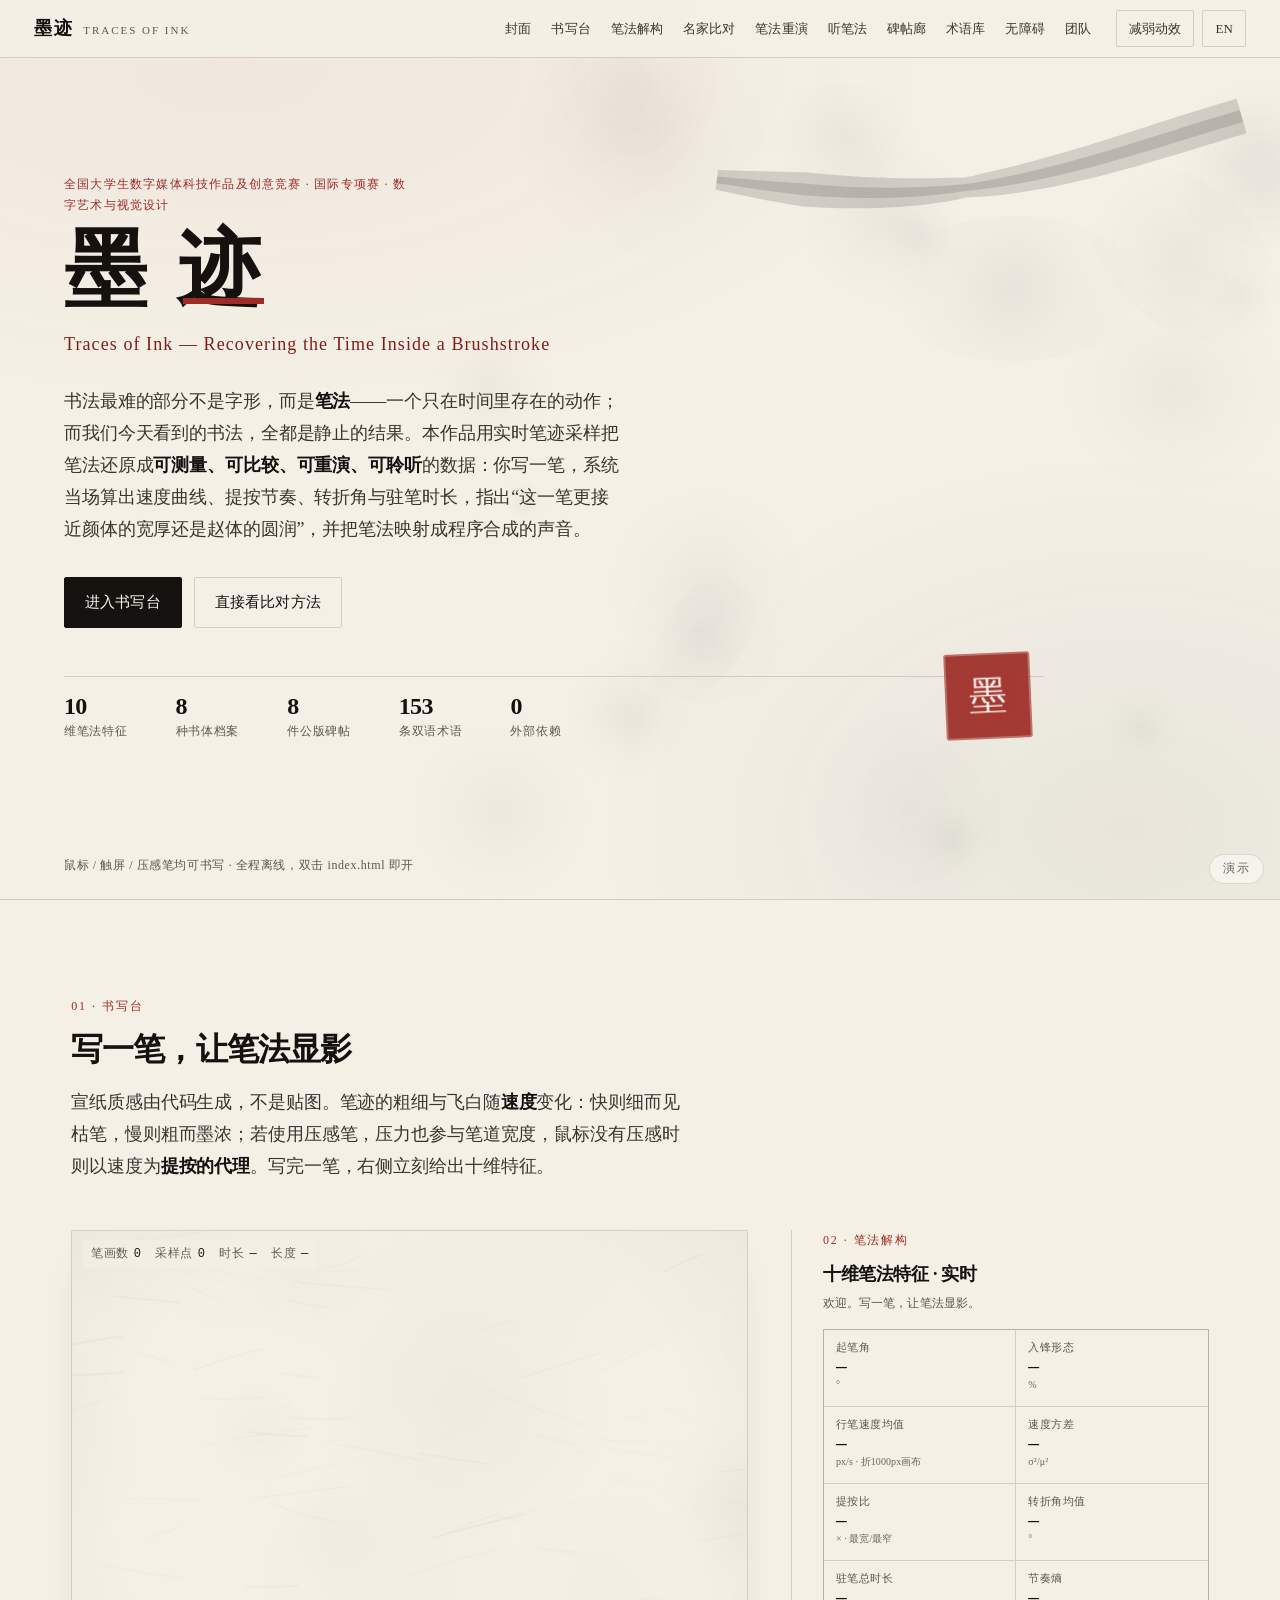
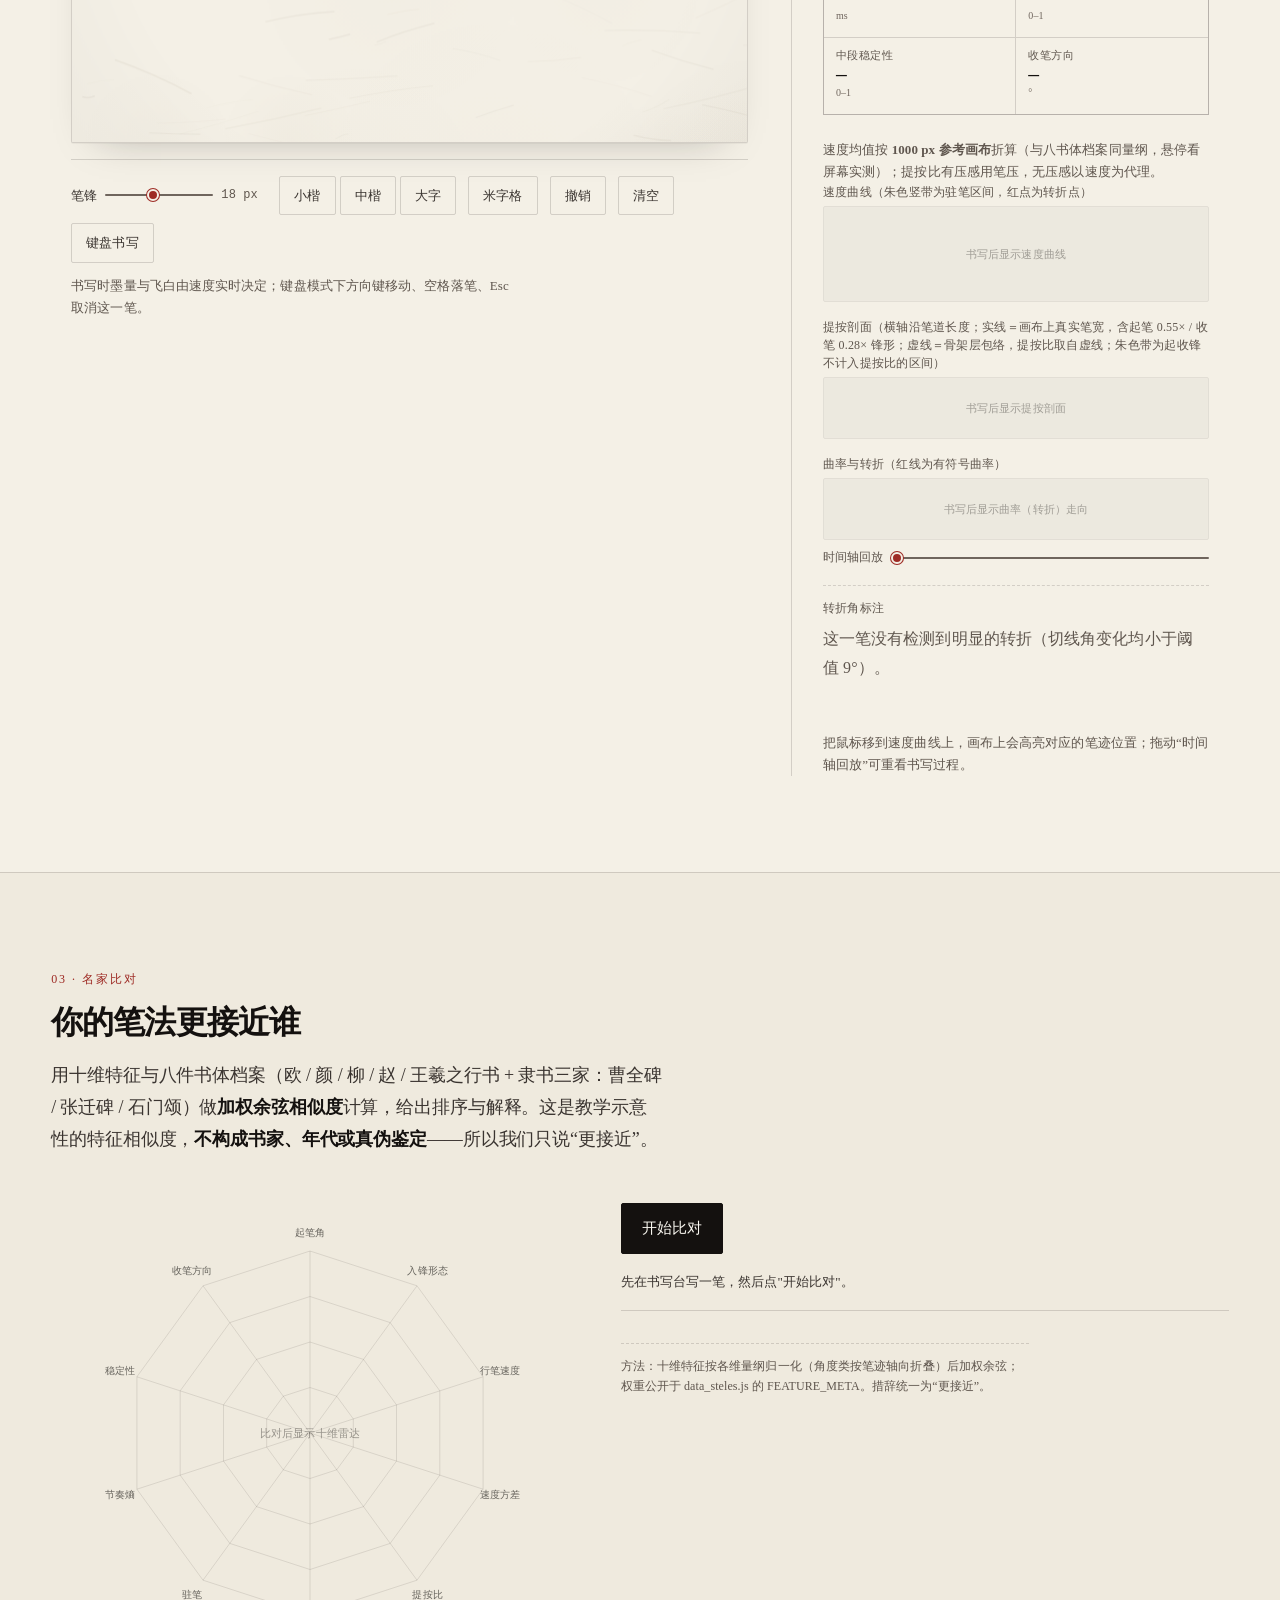
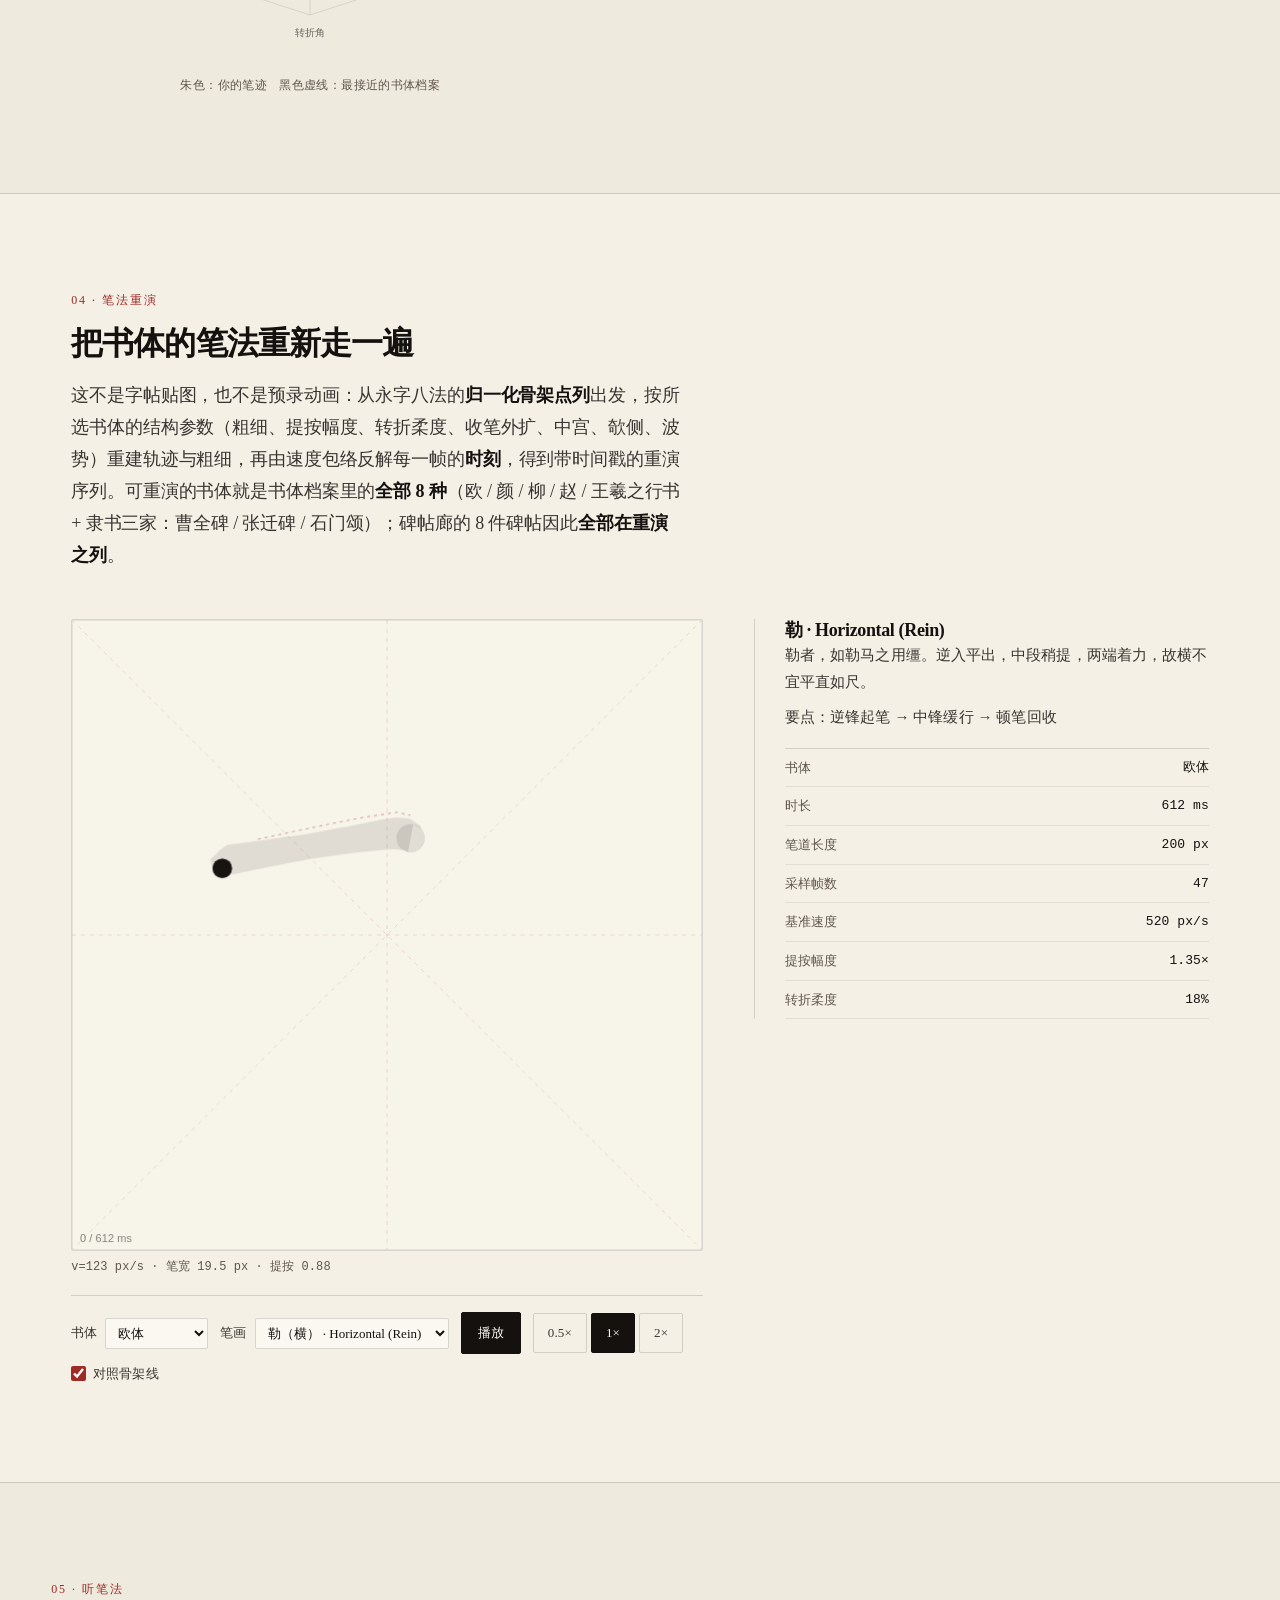
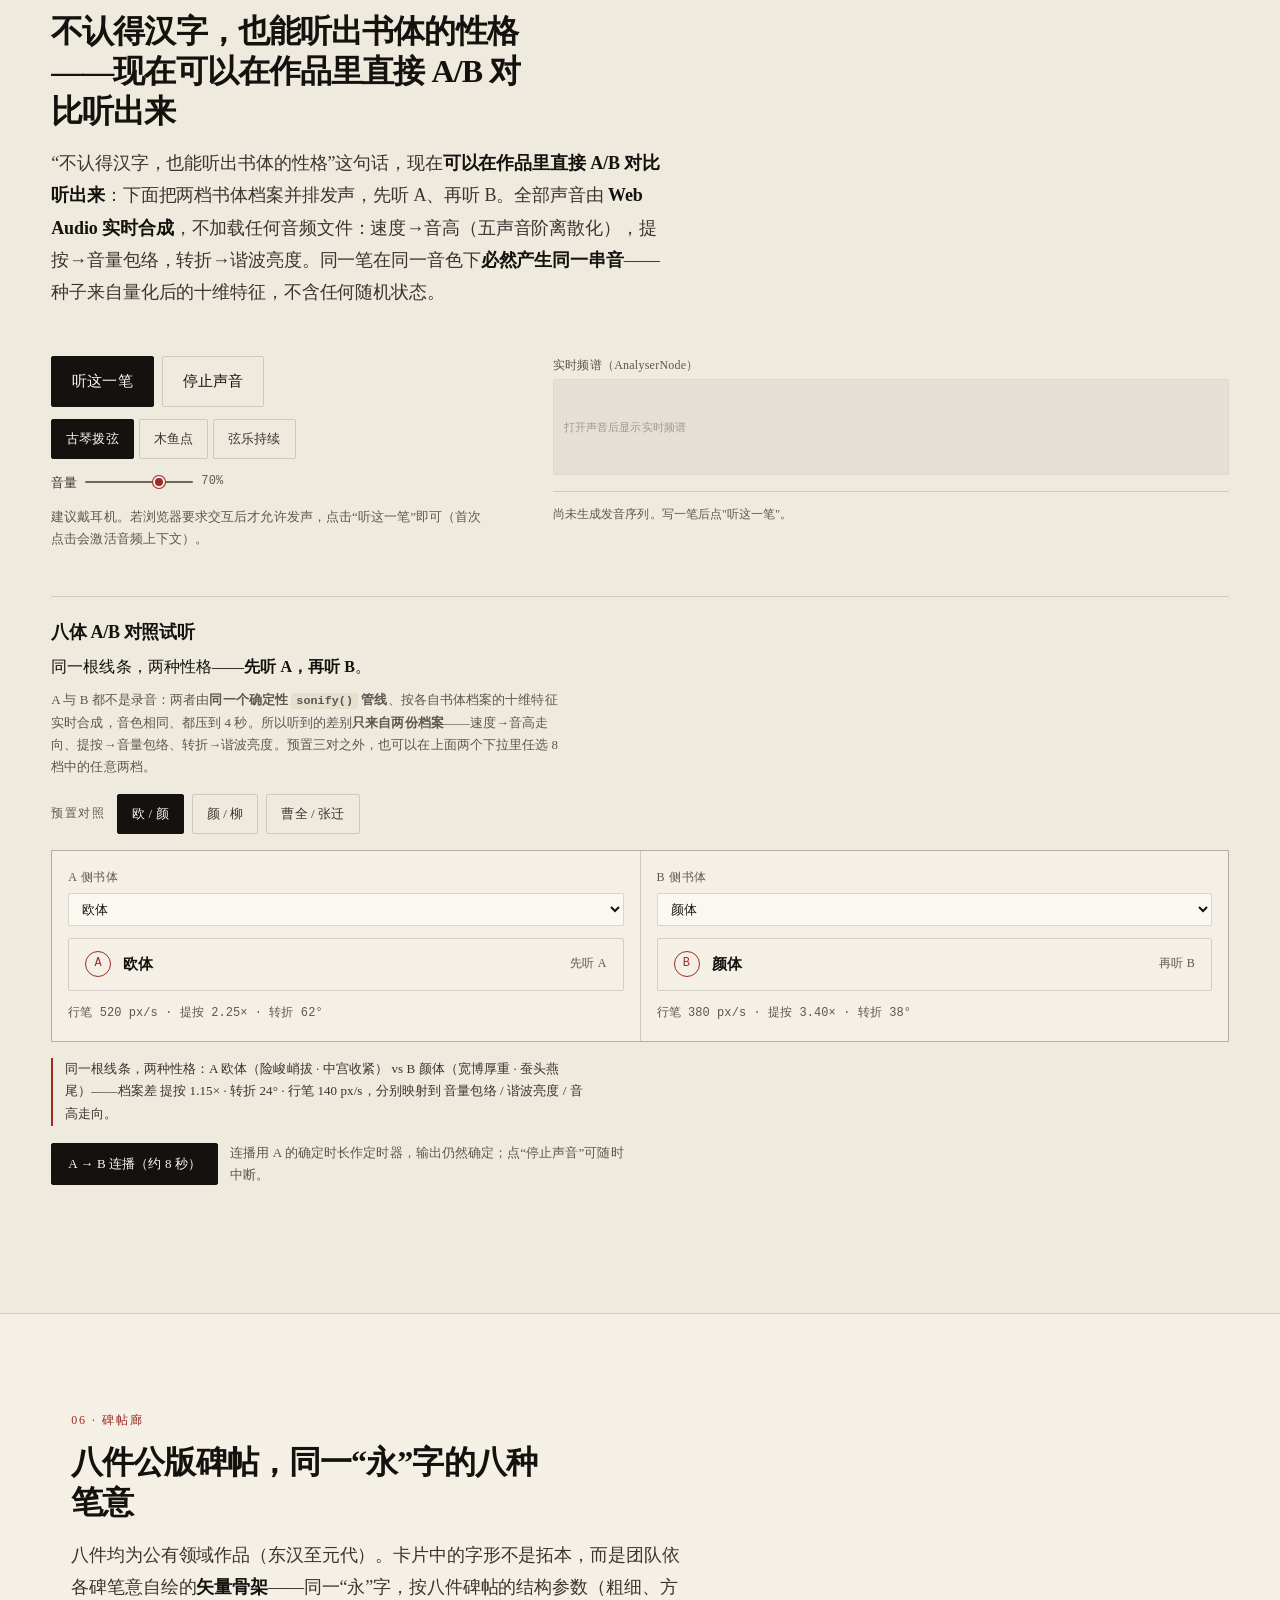
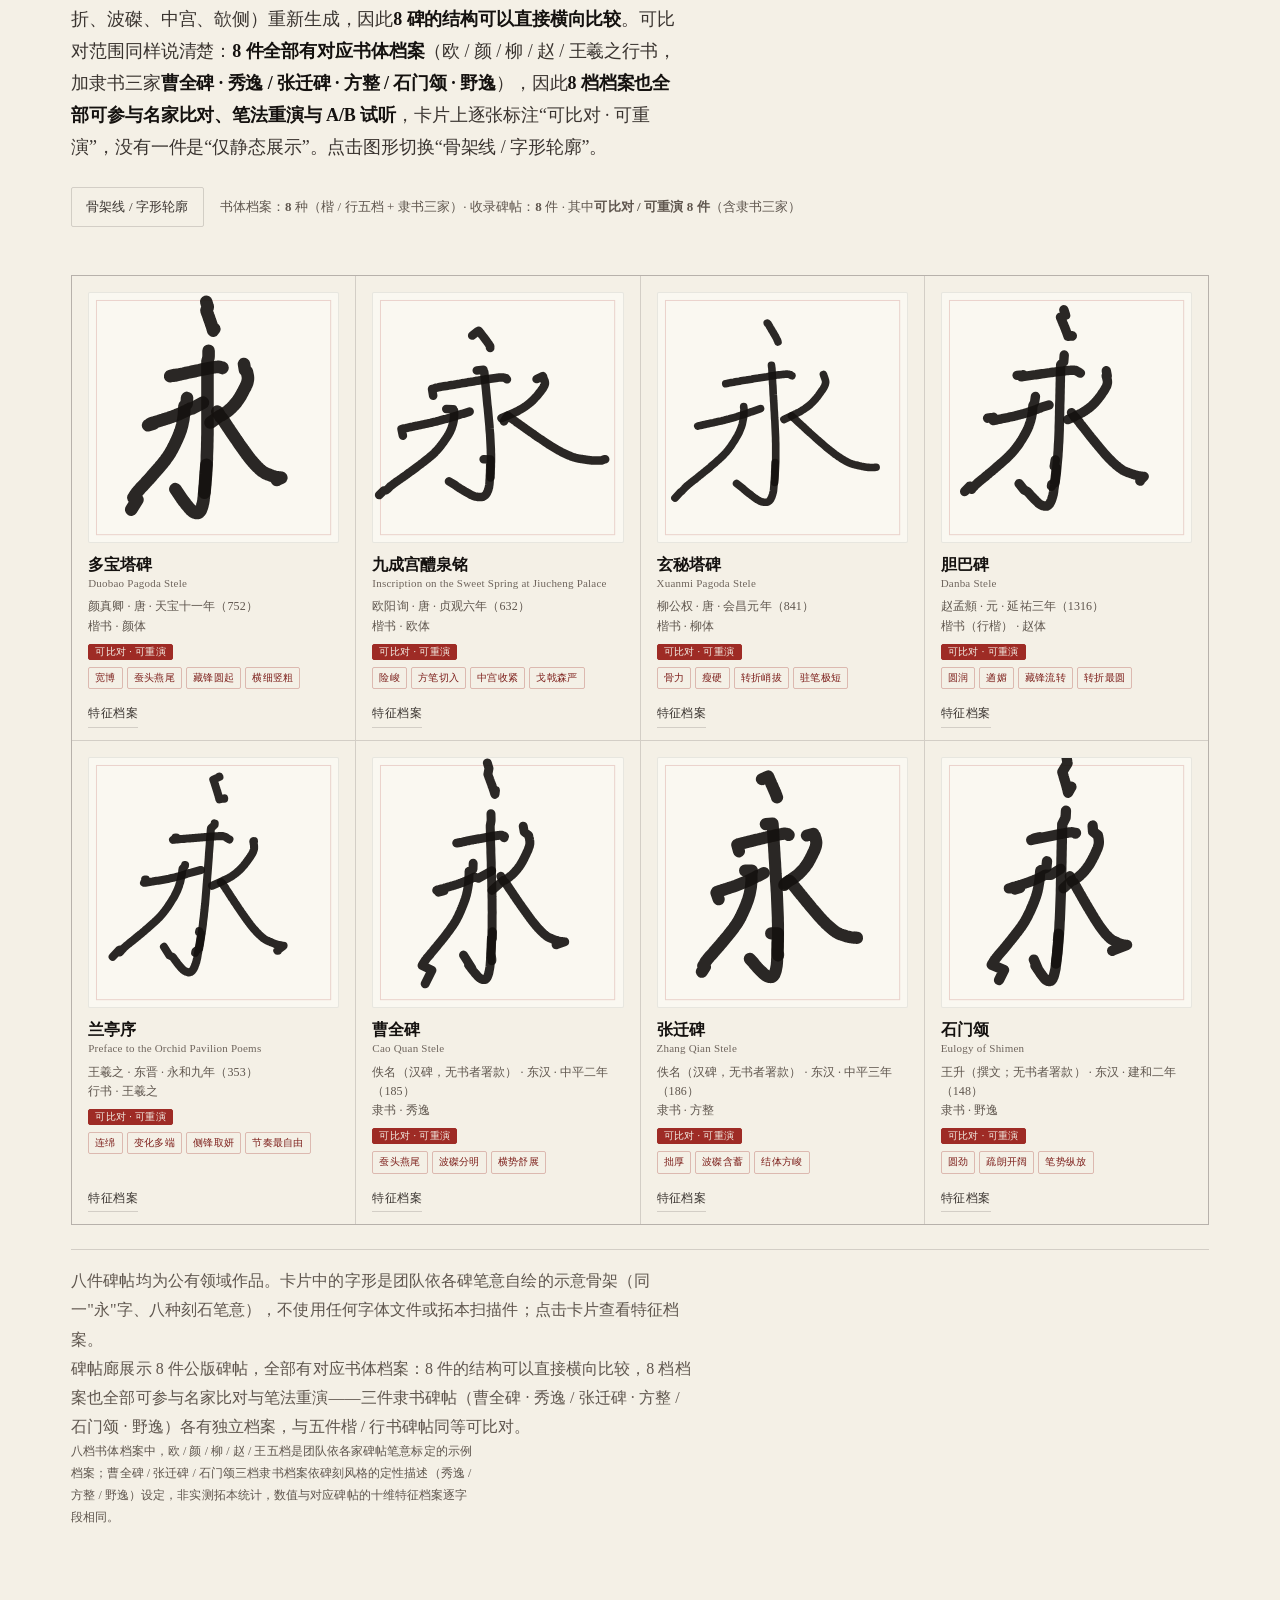
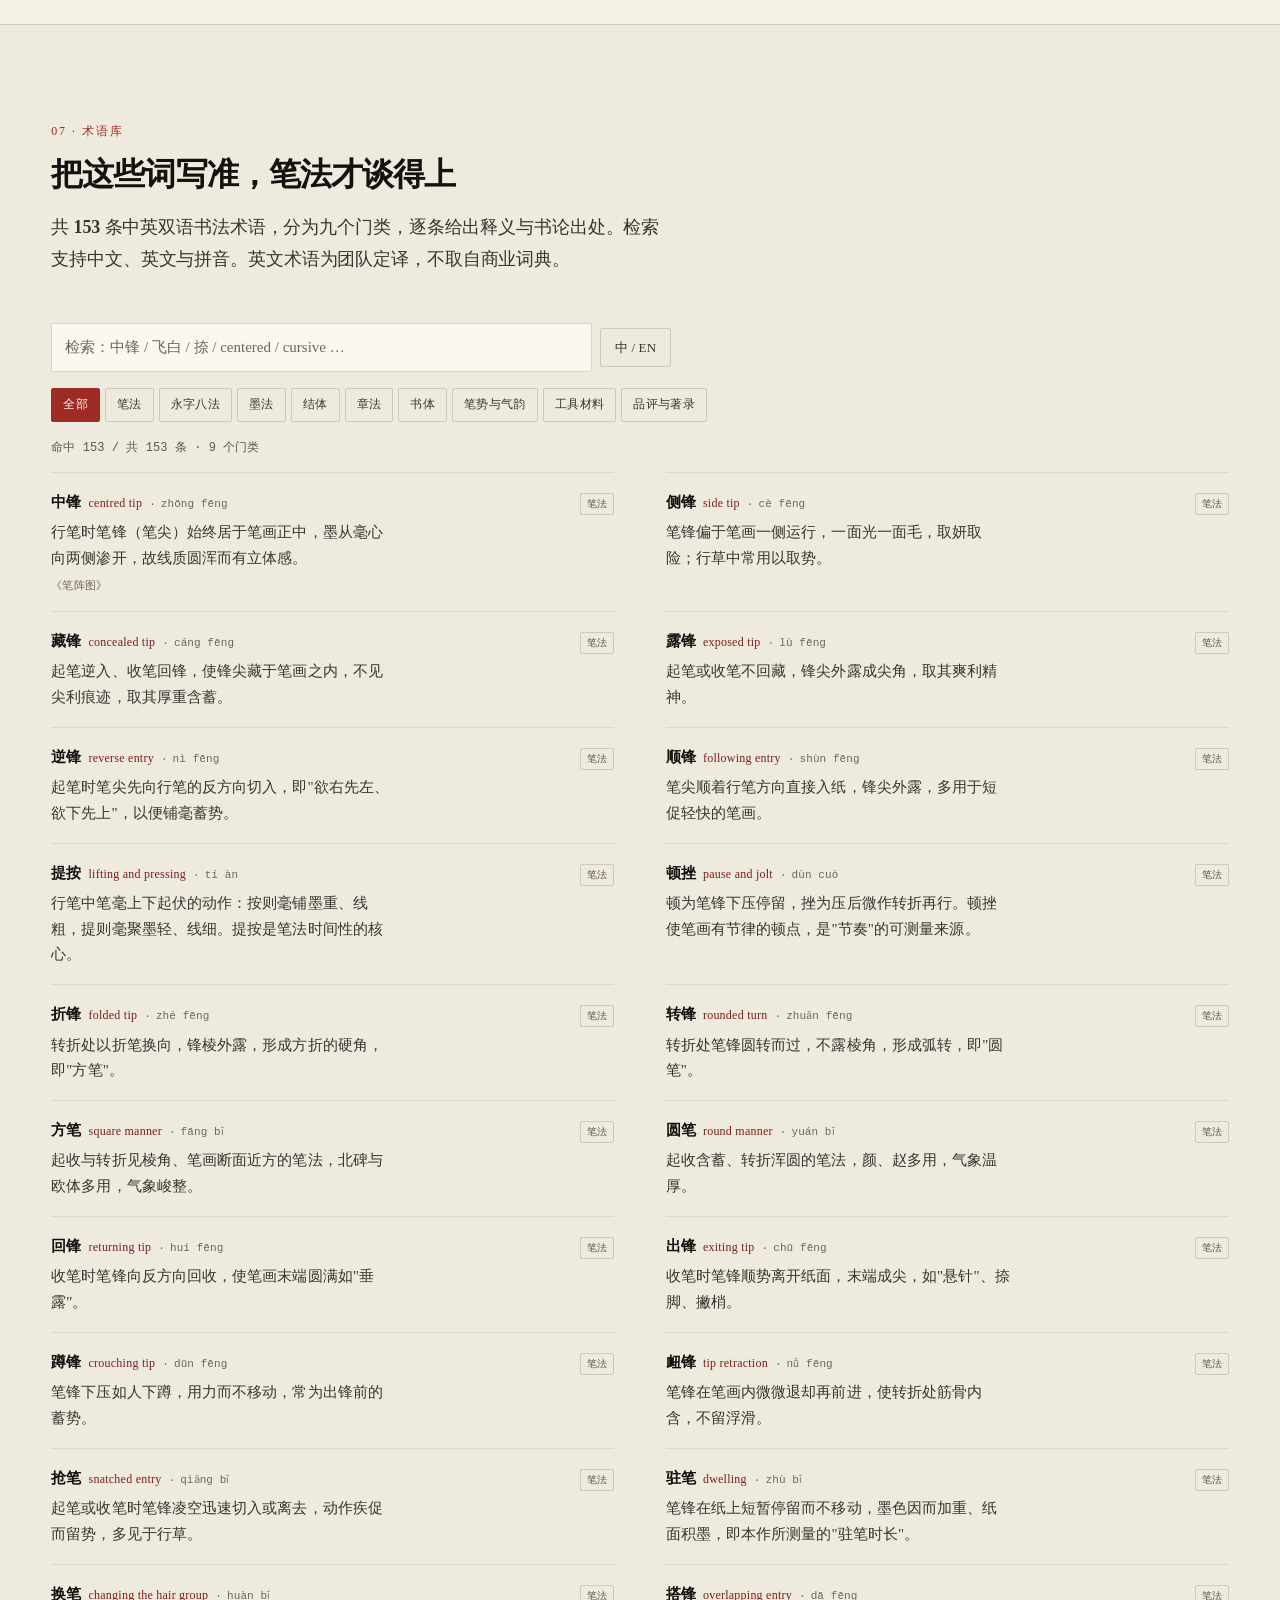
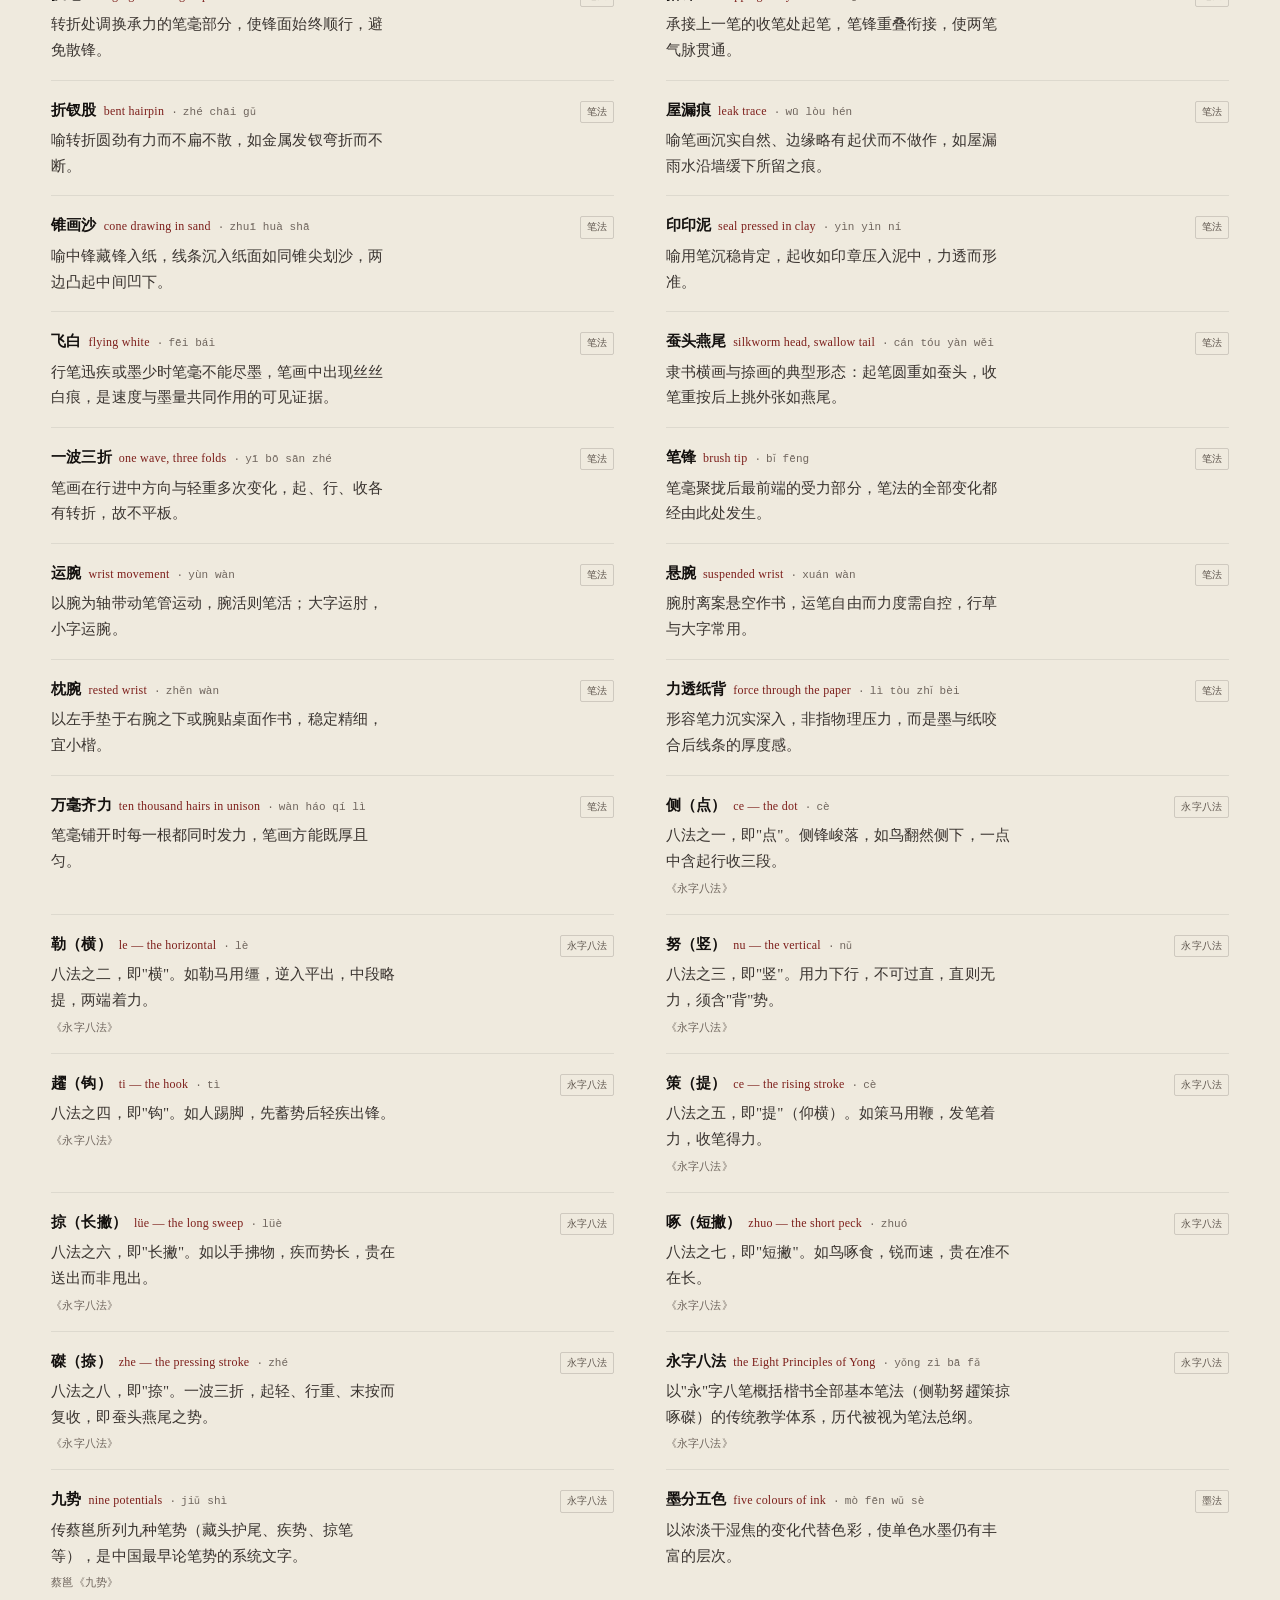
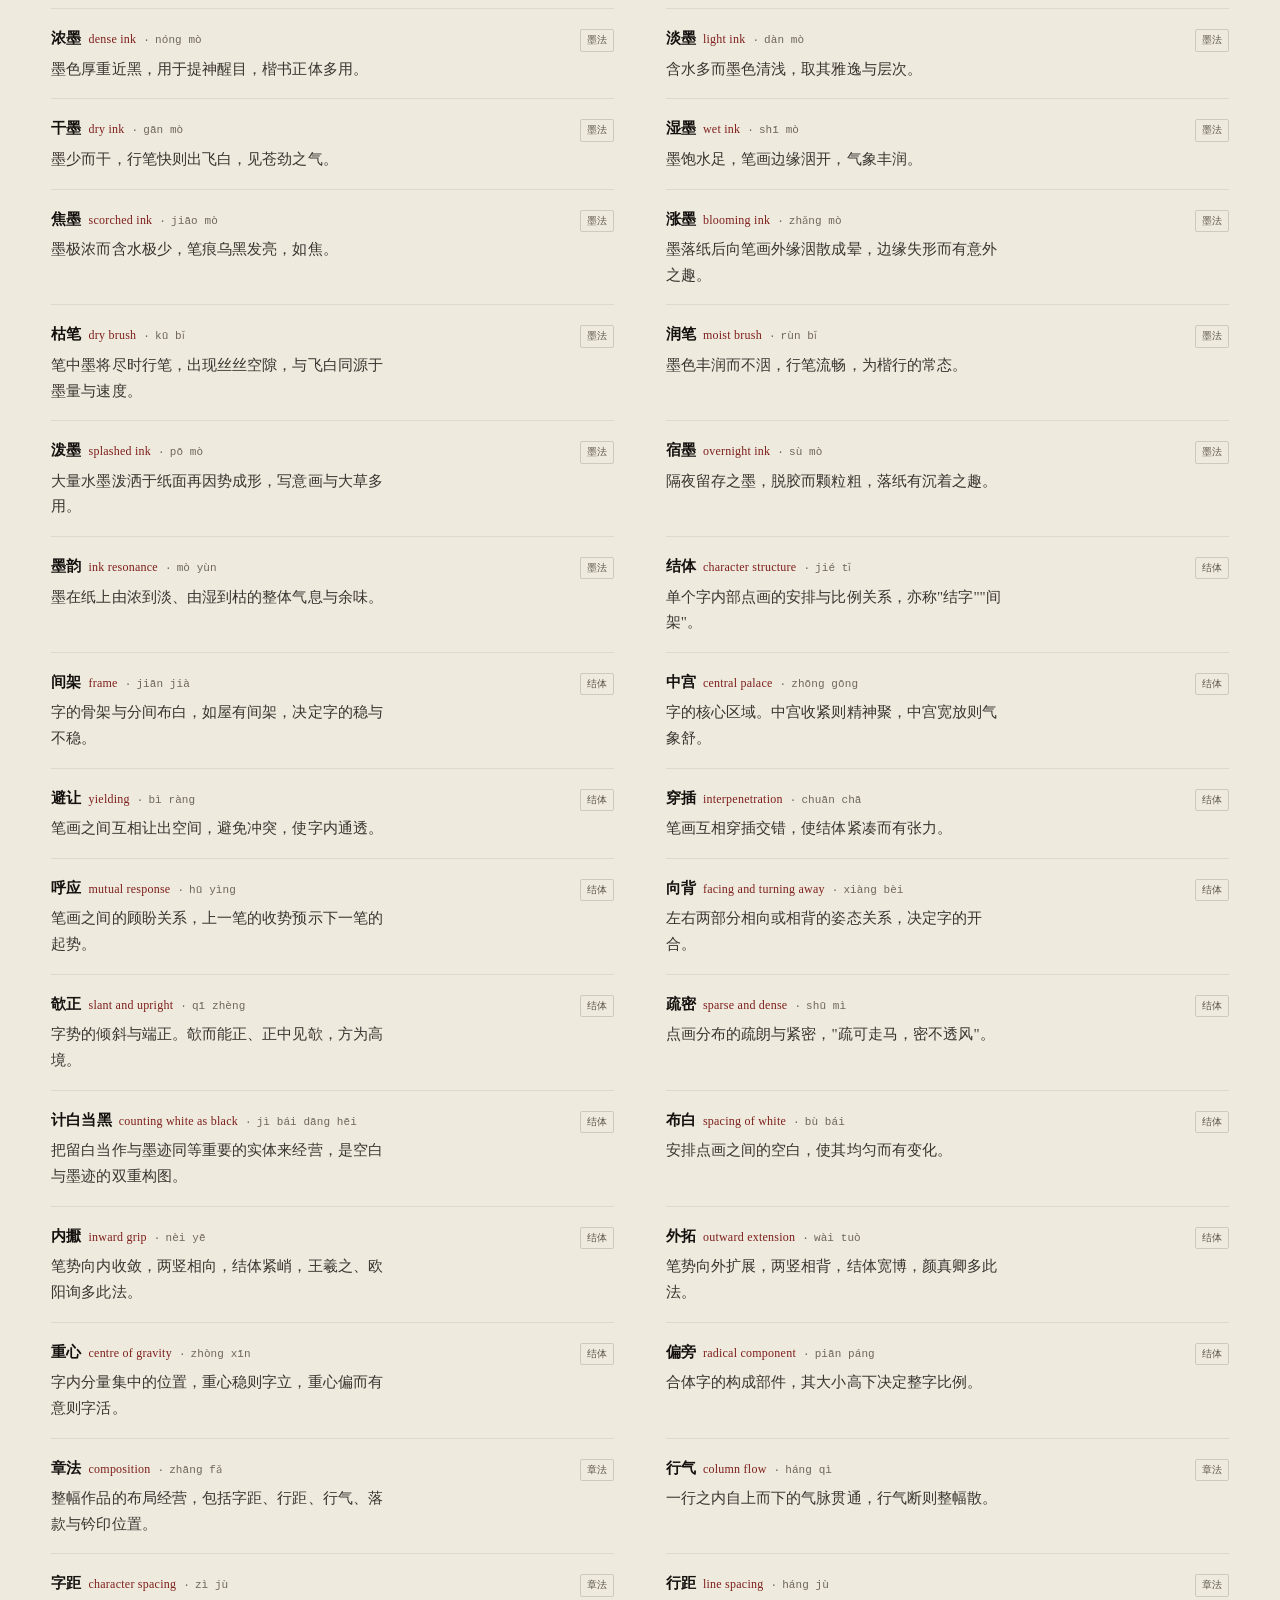
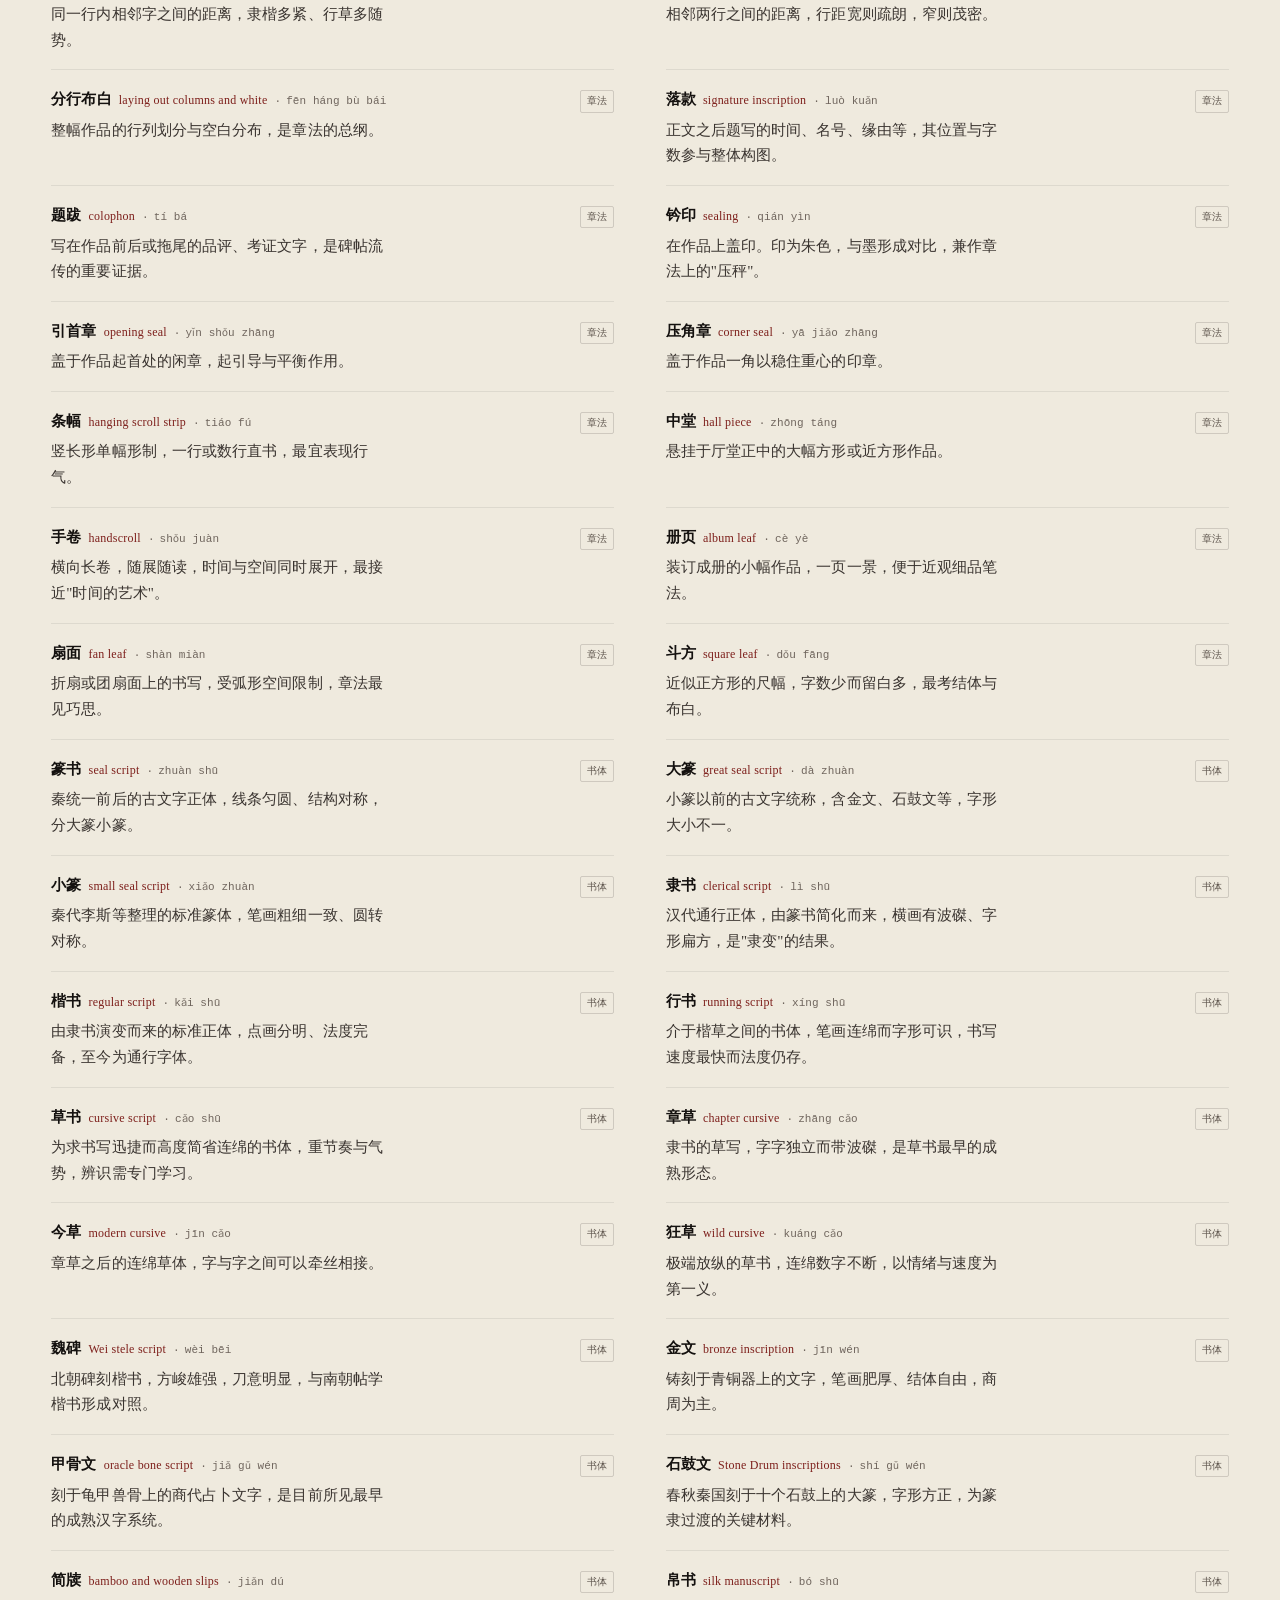
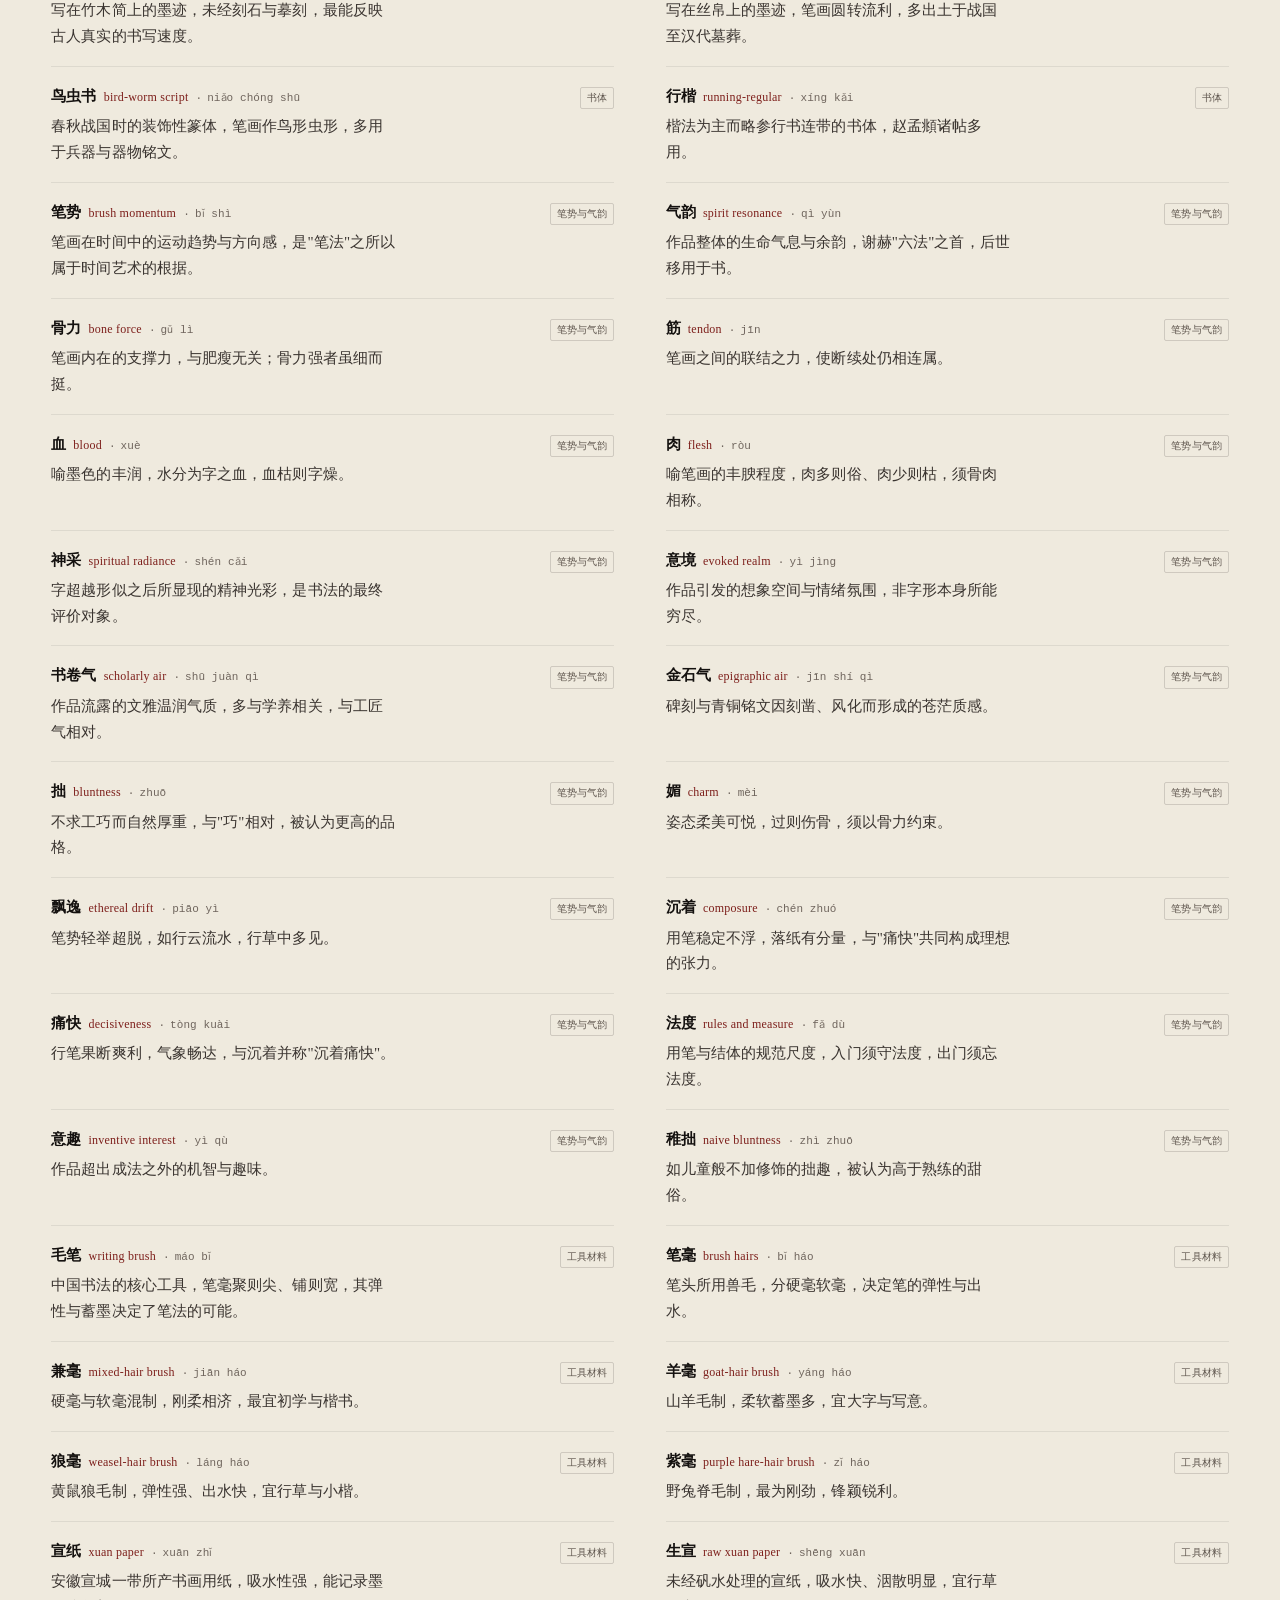
==== commit 6dc6a9fc: "publish: three interactive works (offline, zero-dependency)" ====
--- a/ink/index.html
+++ b/ink/index.html
@@ -103,7 +103,7 @@
         <span class="en">Ink load and flying white follow your speed live. In keyboard mode: arrow keys move, space lifts or lowers the tip, Esc cancels the stroke.</span></p>
     </div>
 
-    <aside class="analysis" id="deconstruct" aria-labelledby="deTitle">
+    <div class="analysis" id="deconstruct" aria-labelledby="deTitle">
       <div class="analysis-head">
         <p class="kicker">02 · <span class="zh">笔法解构</span><span class="en">Brushwork analysis</span></p>
         <h3 id="deTitle"><span class="zh">十维笔法特征 · 实时</span><span class="en">Ten brushwork features · live</span></h3>
@@ -137,7 +137,7 @@
         <p class="hint"><span class="zh">把鼠标移到速度曲线上，画布上会高亮对应的笔迹位置；拖动“时间轴回放”可重看书写过程。</span>
           <span class="en">Hover the velocity curve to highlight the matching point on the canvas; drag the timeline to replay the stroke.</span></p>
       </div>
-    </aside>
+    </div>
   </div>
 </section>
 
@@ -189,10 +189,10 @@
         <label class="chk"><input type="checkbox" id="replaySkeleton" checked><span class="zh">对照骨架线</span><span class="en">Show skeleton</span></label>
       </div>
     </div>
-    <aside class="replay-info">
+    <div class="replay-info">
       <div id="strokeGloss" class="gloss"></div>
       <div id="replayInfo" class="facts"></div>
-    </aside>
+    </div>
   </div>
 </section>
 
@@ -333,7 +333,7 @@
       </div>
       <pre class="report-preview" id="reportPreview" tabindex="0" aria-label="报告纯文本预览"></pre>
     </div>
-    <aside class="access-side">
+    <div class="access-side">
       <h3><span class="zh">无障碍声明</span><span class="en">Accessibility statement</span></h3>
       <ul class="a11y-list">
         <li><span class="zh"><b>键盘可达</b>：全部按钮可 Tab 聚焦，有可见焦点环；书写台可开启“键盘书写”，方向键移动笔尖、空格落笔、Esc 取消。</span>
@@ -352,7 +352,7 @@
         <li><span class="zh"><b>双语</b>：全站中英切换，便于国际评审与国际中文教学。</span>
           <span class="en"><b>Bilingual</b>: a full Chinese/English switch for international review and teaching.</span></li>
       </ul>
-    </aside>
+    </div>
   </div>
 </section>
 
@@ -378,7 +378,7 @@
       </table>
       <p class="hint"><span class="zh">（评审版本中成员姓名与院校信息按报名表填写；此处为角色分工。）</span><span class="en">(Names and institutions follow the entry form; roles are shown here.)</span></p>
     </div>
-    <aside class="disclose">
+    <div class="disclose">
       <h3><span class="zh">原创资产与第三方界定</span><span class="en">Original assets &amp; third parties</span></h3>
       <ul>
         <li><span class="zh"><b>四段算法</b>：团队原创，纯 JavaScript 实现，零第三方库。</span><span class="en"><b>Four algorithms</b>: original, plain JavaScript, no third-party libraries.</span></li>
@@ -398,7 +398,7 @@
       </ul>
       <p class="hint"><span class="zh">声音与匹配结果均为可复算输出：同一笔迹在同一音色下逐字段相同，同一特征向量得到同一排序。</span>
         <span class="en">Both sound and matching are reproducible: the same stroke in the same timbre is identical field by field, and the same feature vector gives the same ranking.</span></p>
-    </aside>
+    </div>
   </div>
 </section>
 
